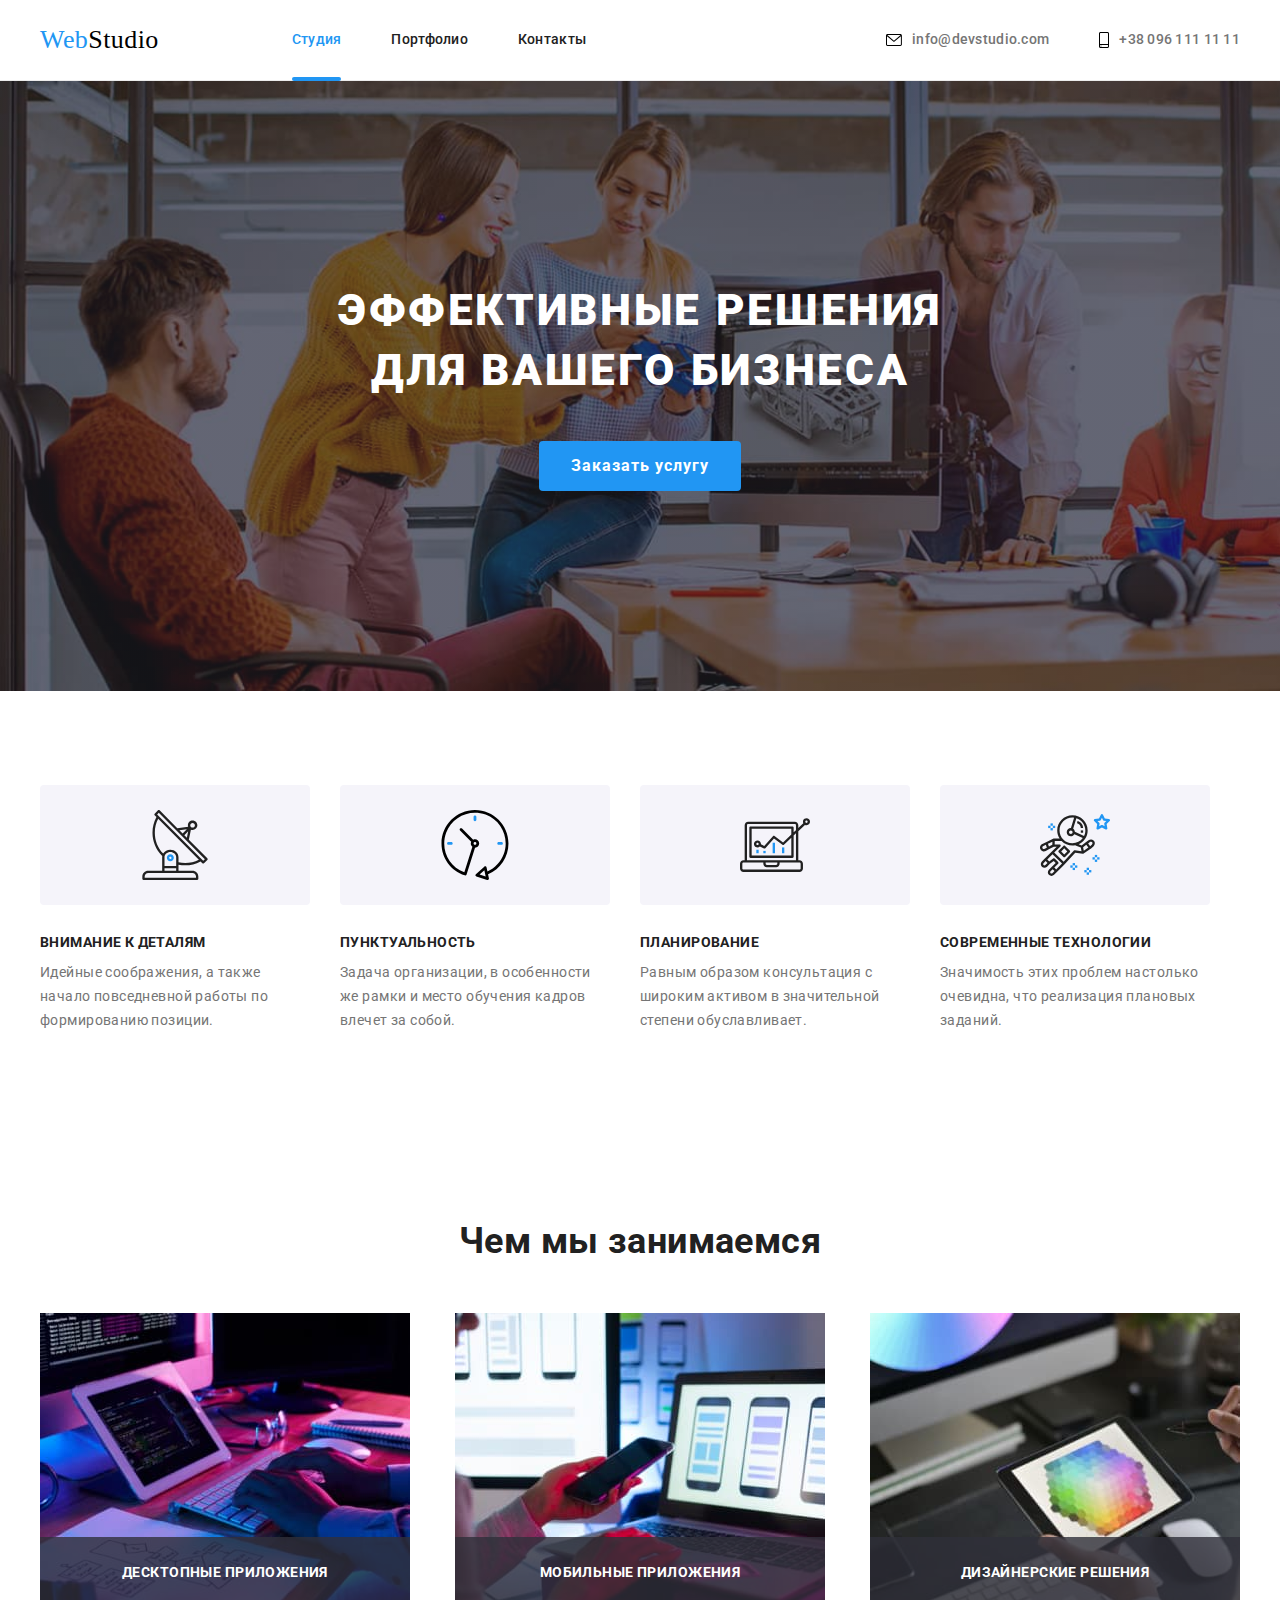
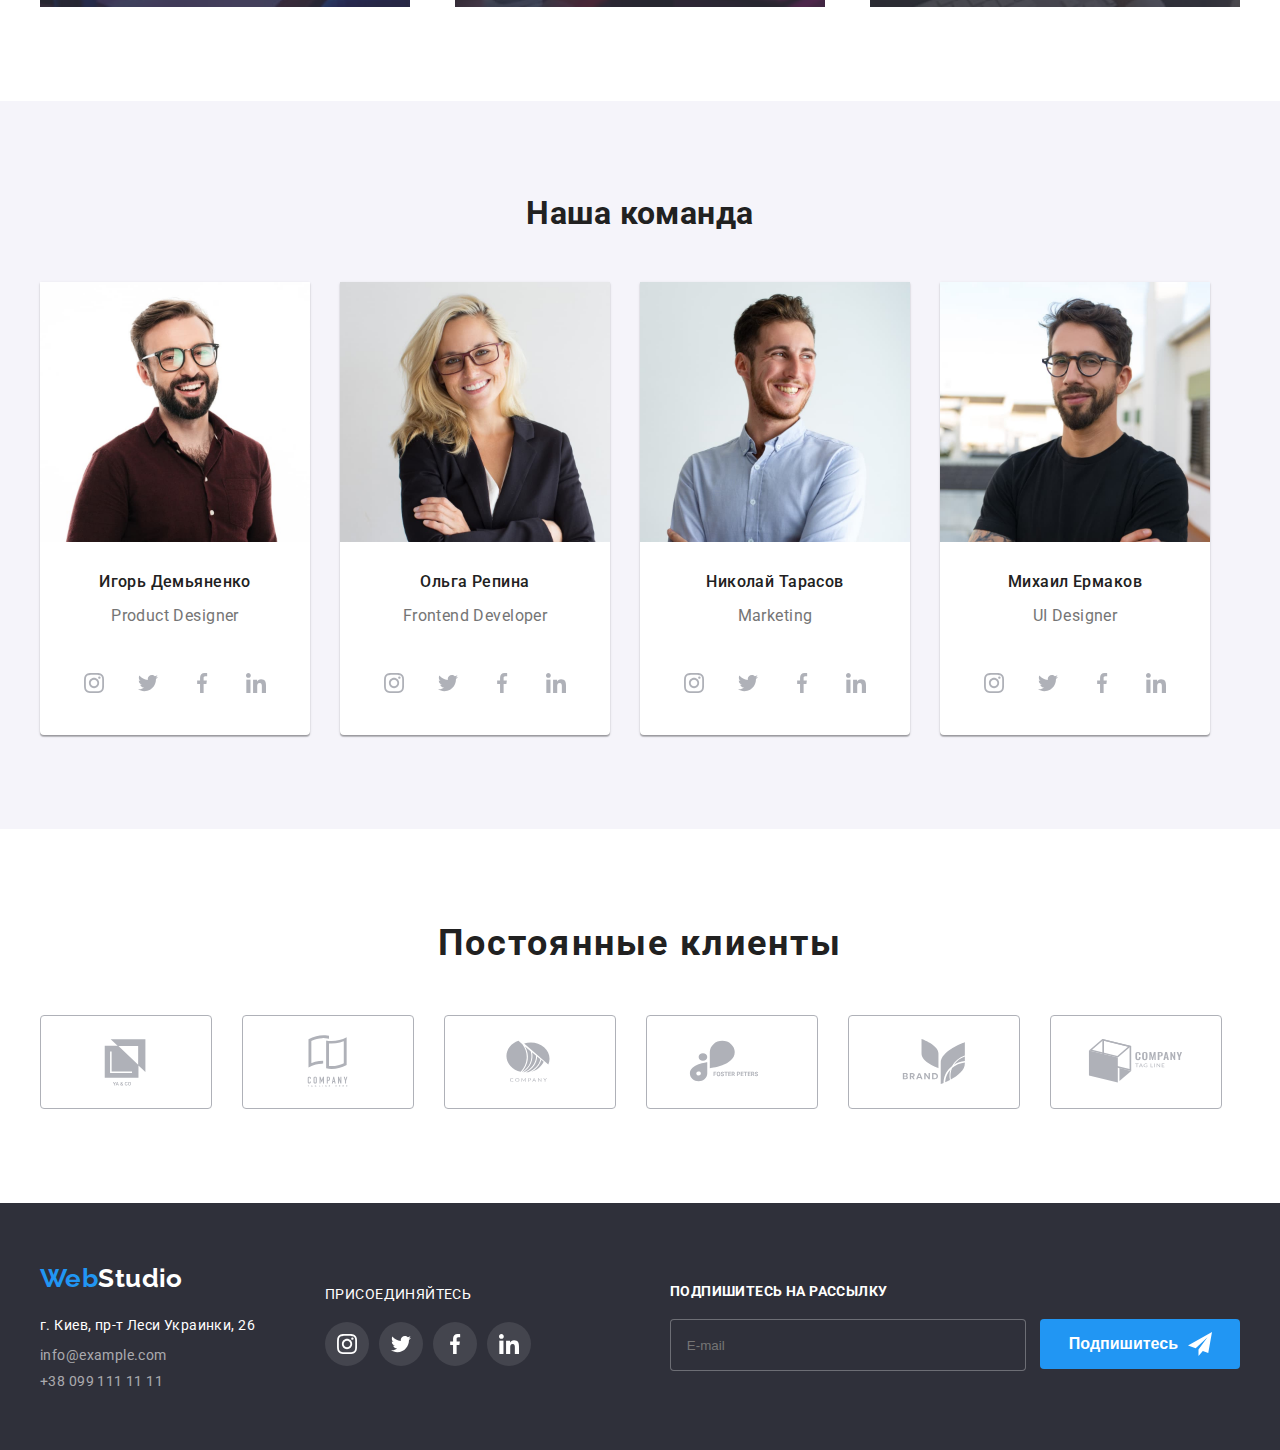
==== index.html @ e1ff8141 "65416" ====
<!DOCTYPE html>
<html lang="ru">
  <head>
    <meta charset="UTF-8" />
    <meta http-equiv="X-UA-Compatible" content="IE=edge" />
    <meta name="viewport" content="width=device-width, initial-scale=1.0" />
    <link rel="preconnect" href="https://fonts.googleapis.com" />
    <link rel="stylesheet" href="node_modules/modern-normalize/modern-normalize.css">
    <link rel="preconnect" href="https://fonts.gstatic.com" crossorigin />
    <link
      href="https://fonts.googleapis.com/css2?family=Roboto:wght@400;500;700;900&display=swap"
      rel="stylesheet"
    />
    <link
      href="https://fonts.googleapis.com/css2?family=Raleway:wght@700&family=Roboto:wght@400;700;900&display=swap"
      rel="stylesheet"
    />
    <link rel="stylesheet" href="./css/main.min.css" />
    <title>WebStudio</title>
  </head>
  <body>
    <header class="header">
      <div class="container main-nav">
      <nav class="main-nav-list">
        <a href="./index.html" class="link-logo"><span class="logo">Web</span>Studio</a>
        <ul class="site-nav">
          <li class="site-nav__item"><a href="./index.html" class="header-link-now">Студия</a></li>
          <li class="site-nav__item"><a href="./portfolio.html" class="header-navigation-link">Портфолио</a></li>
          <li class="site-nav__item"><a href="/" class="header-navigation-link">Контакты</a></li>
        </ul>
        <!-- <div class="menu">
          <button type="button" class="menu-button">
            <svg class="menu-button__image">
              <use></use>
            </svg>
          </button>
          <ul class="site-nav">
            <li class="site-nav__item"><a href="./index.html" class="header-link-now">Студия</a></li>
            <li class="site-nav__item"><a href="./portfolio.html" class="header-navigation-link">Портфолио</a></li>
            <li class="site-nav__item"><a href="/" class="header-navigation-link">Контакты</a></li>
          </ul>
          <ul class="auth-nav">
            <li class="item">
              <a href="mailto:info@devstudio.com" class="header-contacts">
                <svg class="mail" width="16px" height="12px">
                  <use href="./images/icons.svg#icon-mail"></use>
                </svg>
                info@devstudio.com</a>
            </li>
            <li class="item">
              <a href="tel:tel:+380961111111" class="header-contacts">
                +38 096 111 11 11</a>
            </li>
          </ul>
          <ul class="menu-soc">
            <li class="menu-soc__item">
              <a href="#" class="menu-soc__link">Instagram</a>
            <li class="menu-soc__item">
              <a href="#" class="menu-soc__link">Twitter</a>
            </li>
            <li class="menu-soc__item">
              <a href="#" class="menu-soc__link">Facebook</a>
            </li>
            <li class="menu-soc__item">
              <a href="#" class="menu-soc__link">LinkedIn</a>
            </li>
          </ul>
        </div> -->
      </nav>
      <ul class="auth-nav">
        <li class="item">
          <a href="mailto:info@devstudio.com" class="header-contacts">
            <svg class="mail" width="16px" height="12px">
              <use href="./images/icons.svg#icon-mail"></use>
              </svg>
            info@devstudio.com</a>
        </li>
        <li class="item">
          <a href="tel:tel:+380961111111" class="header-contacts">
            <svg class="phone" width="10px" height="16px">
              <use href="./images/icons.svg#icon-smartphone"></use>
            </svg>
            +38 096 111 11 11</a>
        </li>
      </ul>
      </div>
    </header>
    <main>
      <section class="hero">
        <div class="container">
          <h1 class="hero-title">Эффективные решения для вашего бизнеса</h1>
          <button class="hero-button" type="button" data-modal-open>Заказать услугу</button>
        </div>
      </section>
      <!-- <div class="backdrop is-hidden" data-modal>
        <div class="modal">
          <form class="form">
              <p class="form__title">Оставьте свои данные, мы вам перезвоним</p>
              <div class="form__field">
                <label for="name" class="form__label">Имя</label>
                <input type="text" name="name" class="form__input" id="name">
                <svg width="18" height="18" class="form__img">
                  <use href="./images/icons.svg#icon-man"></use>
                </svg>
              </div>
              <div class="form__field">
                <label for="tel" class="form__label">Телефон</label>
                <input type="tel" name="phone-number" class="form__input" id="tel">
                <svg width="18" height="18" class="form__img">
                  <use href="./images/icons.svg#icon-tel"></use>
                </svg>
              </div>
              <div class="form__field">
                <label for="email" class="form__label">Почта</label>
                <input type="email" name="email" class="form__input" id="email">
                <svg width="18" height="18" class="form__img">
                  <use href="./images/icons.svg#icon-e-mail"></use>
                </svg>
              </div>
              <div class="comment__field">
                <label for="comm" class="comment__label">Коментарий</label>
                  <textarea name="comment" id="comm" placeholder="Введите текст" class="comment__input"></textarea>
              </div>
                <label class="checkbox-label">
                  <input type="checkbox" name="treaty" class="checkbox-label__input">
                  <span class="checkbox-label__icon"></span>
                  <span class="checkbox-label__title">Соглашаюсь с рассылкой и принимаю </span>
                  <a href="#" class="checkbox-label__link">Условия договора</a>
                </label>
              <button type="submit" class="form-button">Отправить</button>
          </form>
            <button type="button" class="modal-close" data-modal-close>
              <svg class="close-icon" width="18" height="18">
                <use href="./images/icons.svg#icon-close"></use>
              </svg>
              </button>
          </div>
        </div> -->
      <section class="info">
        <div class="container">
          <h2 class="visually-hiden">information</h2>
          <ul class="info__list">
            <li class="info__item">
              <div class="info-picture">
                <svg class="info-picture__img" width="70" height="70">
                  <use href="./images/icons.svg#icon-antenna"></use>
                </svg>
              </div>
              <h3 class="info__point">Внимание к деталям</h3>
              <p class="info__description">
                Идейные соображения, а также начало повседневной работы по формированию позиции.
              </p>
            </li>
            <li class="info__item">
              <div class="info-picture">
                <svg class="info-picture__img" width="70" height="70">
                  <use href="./images/icons.svg#icon-clock"></use>
                </svg>
              </div>
              <h3 class="info__point">Пунктуальность</h3>
              <p class="info__description">
                Задача организации, в особенности же рамки и место обучения кадров влечет за собой.
              </p>
            </li>
            <li class="info__item">
              <div class="info-picture">
                <svg class="info-picture__img" width="70" height="70">
                  <use href="./images/icons.svg#icon-diagram"></use>
                </svg>
              </div>
              <h3 class="info__point">Планирование</h3>
              <p class="info__description">
                Равным образом консультация с широким активом в значительной степени обуславливает.
              </p>
            </li>
            <li class="info__item">
              <div class="info-picture">
                <svg class="info-picture__img" width="70" height="70">
                  <use href="./images/icons.svg#icon-astronaut"></use>
                </svg>
              </div>
              <h3 class="info__point">Современные технологии</h3>
              <p class="info__description">
                Значимость этих проблем настолько очевидна, что реализация плановых заданий.
              </p>
            </li>
          </ul>
        </div>
      </section>
      <section class="section studio">
        <div class="container">
        <h2 class="studio__title">Чем мы занимаемся</h2>
        <ul class="studio__list">
          <li class="studio__item">
            <div class="job-card">
            <img class="job-card__image" lang="en" src="./images/Box_1.jpg" alt="taping" width="370" />
            <div class="job-card__overlay">
              <p class="job-card__title">
                Десктопные приложения
              </p>
            </div>
            </div>
          </li>
          <li class="studio__item">
            <div class="job-card">
            <img class="job-card__image" lang="en" src="./images/Box_2.jpg" alt="social" width="370" />
            <div class="job-card__overlay">
              <p class="job-card__title">
                Мобильные приложения
              </p>
            </div>
            </div>
          </li>
          <li class="studio__item">
            <div class="job-card">
            <img class="job-card__image" lang="en" src="./images/Box_3.jpg" alt="graphic" width="370" />
            <div class="job-card__overlay">
              <p class="job-card__title">
                Дизайнерские решения
              </p>
            </div>
            </div>
          </li>
        </ul>
        </div>
      </section>
      <section class="team">
        <div class="container">
        <h2 class="team__title">Наша команда</h2>
        <ul class="team__list">
          <li class="team__item">
            <img class="team__image" lang="en" src="./images/man-1.jpg" alt="man_in_brown_shirt" width="270"/>
            <h3 class="team__name">Игорь Демьяненко</h3>
            <p class="team__position">Product Designer</p>
            <ul class="soc-list">
              <li class="soc-list__item">
                <a href="./" class="soc-list__link">
                  <svg class="soc-list__img" width="20" height="20">
                    <use href="./images/icons.svg#icon-instagram"></use>
                  </svg>
                </a>
              </li>
              <li class="soc-list__item">
                <a href="./" class="soc-list__link">
                  <svg class="soc-img" width="20" height="20">
                    <use href="./images/icons.svg#icon-twitter"></use>
                  </svg>
                </a>
              </li>
              <li class="soc-list__item">
                <a href="./" class="soc-list__link">
                  <svg class="soc-img" width="20" height="20">
                    <use href="./images/icons.svg#icon-facebook"></use>
                  </svg>
                </a>
              </li>
              <li class="soc-list__item">
                <a href="./" class="soc-list__link">
                  <svg class="soc-img" width="20" height="20">
                    <use href="./images/icons.svg#icon-linkedin"></use>
                  </svg>
                </a>
              </li>
            </ul>
          </li>
          <li class="team__item">
            <img class="team__image" lang="en" src="./images/woman.jpg" alt="woman" width="270" />
            <h3 class="team__name">Ольга Репина</h3>
            <p class="team__position">Frontend Developer</p>
              <ul class="soc-list">
                <li class="soc-list__item">
                  <a href="./" class="soc-list__link">
                    <svg class="soc-list__img" width="20" height="20">
                      <use href="./images/icons.svg#icon-instagram"></use>
                    </svg>
                  </a>
                </li>
                <li class="soc-list__item">
                  <a href="./" class="soc-list__link">
                    <svg class="soc-img" width="20" height="20">
                      <use href="./images/icons.svg#icon-twitter"></use>
                    </svg>
                  </a>
                </li>
                <li class="soc-list__item">
                  <a href="./" class="soc-list__link">
                    <svg class="soc-img" width="20" height="20">
                      <use href="./images/icons.svg#icon-facebook"></use>
                    </svg>
                  </a>
                </li>
                <li class="soc-list__item">
                  <a href="./" class="soc-list__link">
                    <svg class="soc-img" width="20" height="20">
                      <use href="./images/icons.svg#icon-linkedin"></use>
                    </svg>
                  </a>
                </li>
              </ul>
          </li>
          <li class="team__item">
            <img class="team__image" lang="en" src="./images/man-2.jpg" alt="man_in_white_shirt" width="270" />
            <h3 class="team__name">Николай Тарасов</h3>
            <p class="team__position">Marketing</p>
            <ul class="soc-list">
              <li class="soc-list__item">
                <a href="./" class="soc-list__link">
                  <svg class="soc-list__img" width="20" height="20">
                    <use href="./images/icons.svg#icon-instagram"></use>
                  </svg>
                </a>
              </li>
              <li class="soc-list__item">
                <a href="./" class="soc-list__link">
                  <svg class="soc-img" width="20" height="20">
                    <use href="./images/icons.svg#icon-twitter"></use>
                  </svg>
                </a>
              </li>
              <li class="soc-list__item">
                <a href="./" class="soc-list__link">
                  <svg class="soc-img" width="20" height="20">
                    <use href="./images/icons.svg#icon-facebook"></use>
                  </svg>
                </a>
              </li>
              <li class="soc-list__item">
                <a href="./" class="soc-list__link">
                  <svg class="soc-img" width="20" height="20">
                    <use href="./images/icons.svg#icon-linkedin"></use>
                  </svg>
                </a>
              </li>
            </ul>
          </li>
          <li class="team__item">
            <img class="team__image" lang="en" src="./images/man-3.jpg" alt="man_in_black_shirt" width="270" />
            <h3 class="team__name">Михаил Ермаков</h3>
            <p class="team__position">UI Designer</p>
            <ul class="soc-list">
              <li class="soc-list__item">
                <a href="./" class="soc-list__link">
                  <svg class="soc-list__img" width="20" height="20">
                    <use href="./images/icons.svg#icon-instagram"></use>
                  </svg>
                </a>
              </li>
              <li class="soc-list__item">
                <a href="./" class="soc-list__link">
                  <svg class="soc-img" width="20" height="20">
                    <use href="./images/icons.svg#icon-twitter"></use>
                  </svg>
                </a>
              </li>
              <li class="soc-list__item">
                <a href="./" class="soc-list__link">
                  <svg class="soc-img" width="20" height="20">
                    <use href="./images/icons.svg#icon-facebook"></use>
                  </svg>
                </a>
              </li>
              <li class="soc-list__item">
                <a href="./" class="soc-list__link">
                  <svg class="soc-img" width="20" height="20">
                    <use href="./images/icons.svg#icon-linkedin"></use>
                  </svg>
                </a>
              </li>
            </ul>
          </li>
        </ul>
        </div>
      </section>
      <section class="clients">
        <div class="container">
        <h2 class="clients__title">Постоянные клиенты</h2>
        <ul class="clients-list">
          <li class="clients-list__item">
            <a href="./" class="clients-list__link">
              <svg class="clients-list__logo" width="106px" height="60px">
                <use href="./images/icons.svg#icon-logo-6"></use>
              </svg>
            </a>
          </li>
          <li class="clients-list__item">
            <a href="./"  class="clients-list__link">
              <svg class="clients-list__logo" width="106px" height="60px">
                <use href="./images/icons.svg#icon-logo-5"></use>
              </svg>
            </a>
          </li>
          <li class="clients-list__item">
            <a href="./"  class="clients-list__link">
              <svg class="clients-list__logo" width="106px" height="60px">
                <use href="./images/icons.svg#icon-logo-4"></use>
              </svg>
            </a>
          </li>
          <li class="clients-list__item">
            <a href="./"  class="clients-list__link">
              <svg class="clients-list__logo" width="106px" height="60px">
                <use href="./images/icons.svg#icon-logo-3"></use>
              </svg>
            </a>
          </li>
          <li class="clients-list__item">
            <a href="./"  class="clients-list__link">
              <svg class="clients-list__logo" width="106px" height="60px">
                <use href="./images/icons.svg#icon-logo-2"></use>
              </svg>
            </a>
          </li>
          <li class="clients-list__item">
            <a href="./"  class="clients-list__link">
              <svg class="clients-list__logo" width="106px" height="60px">
                <use href="./images/icons.svg#icon-logo-1"></use>
              </svg>
            </a>
          </li>
        </ul>
        </div>
      </section>
    </main>
    <footer class="footer">
        <div class="container">
          <div class="foot">
            <a href="/" class="footer-link-logo"><span class="logo">Web</span>Studio</a>
            <address class="footer-address">
            <ul class="footer-address-list">
              <li class="item"><span class="footer-city">г. Киев, пр-т Леси Украинки, 26</span></li>
              <li class="item"><a href="mailto:info@example.com" class="footer-contacts">info@example.com</a></li>
              <li class="item"><a href="tel:+380991111111" class="footer-contacts">+38 099 111 11 11</a></li>
            </ul>
            </address>
          </div>
          <div class="join">
            <p class="join-title">присоединяйтесь</p>
              <ul class="foot-soc-list">
                <li class="item">
                  <a href="./" class="foot-soc">
                    <svg class="soc-img" width="20" height="20">
                      <use href="./images/icons.svg#icon-instagram"></use>
                    </svg>
                  </a>
                </li>
                <li class="item">
                  <a href="./" class="foot-soc">
                    <svg class="soc-img" width="20" height="20">
                      <use href="./images/icons.svg#icon-twitter"></use>
                    </svg>
                  </a>
                </li>
                <li class="item">
                  <a href="./" class="foot-soc">
                    <svg class="soc-img" width="20" height="20">
                      <use href="./images/icons.svg#icon-facebook"></use>
                    </svg>
                  </a>
                </li>
                <li class="item">
                  <a href="./" class="foot-soc">
                    <svg class="soc-img" width="20" height="20">
                      <use href="./images/icons.svg#icon-linkedin"></use>
                    </svg>
                  </a>
                </li>
              </ul>
          </div>
          <div class="mailing">
            <h2 class="footer-form-title">Подпишитесь на рассылку</h2>
            <form class="footer-form">
              <div class="footer-form-field">
              <input type="email" name="footer-email" id="footer-email" class="footer-email" placeholder="E-mail">
              </div>
              <button type="submit" class="footer-button"> Подпишитесь
                <svg width="24" height="24" class="footer-button-img">
                  <use href="./images/icons.svg#icon-send"></use>
                </svg>
              </button>
            </form>
          </div>
        </div>
    </footer>
    <script src="./js/modal.js"></script>
  </body>
</html>
---- css/main.min.css ----
body{margin:0;font-family:'Roboto', Raleway, sans-serif;background-color:#fff;letter-spacing:0.03em;font-size:14px;color:#212121}.container{padding-left:15px;padding-right:15px;margin-left:auto;margin-right:auto}@media screen and (min-width: 480px){.container{width:480px}}@media screen and (min-width: 768px){.container{width:768px}}@media screen and (min-width: 1200px){.container{width:1200px}}.visually-hiden{position:absolute;width:1px;height:1px;margin:-1px;border:0;padding:0;white-space:nowrap;-webkit-clip-path:inset(100%);clip-path:inset(100%);clip:rect(0 0 0 0);overflow:hidden}.site-nav__item,.studio__list,.soc-list{padding:0;margin:0;list-style-type:none}.header{border-bottom:1px solid #ececec}.main-nav{display:-webkit-box;display:-ms-flexbox;display:flex}@media screen and (min-width: 768px){.main-nav-list{display:-webkit-box;display:-ms-flexbox;display:flex;-webkit-box-align:center;-ms-flex-align:center;align-items:center}}.header-list-contacts{color:#000}@media screen and (min-width: 768px){.site-nav{display:-webkit-box;display:-ms-flexbox;display:flex;margin:0}}@media screen and (max-width: 767px){.site-nav{display:none}}@media screen and (min-width: 768px){.site-nav__item:first-child{margin-left:88px}}@media screen and (min-width: 1200px){.site-nav__item:first-child{margin-left:93px}}.site-nav__item:not(:last-child){margin-right:50px}.header-link-now{position:relative;text-decoration:none;color:#2196f3;line-height:1.14;font-weight:500;letter-spacing:0.02em}@media screen and (min-width: 768px){.header-link-now{display:block;padding:32px 0 32px 0}}.header-link-now:active,.header-link-now:visited{text-decoration:none}@media screen and (min-width: 768px){.header-link-now::after{content:'';position:absolute;display:block;bottom:-1px;width:100%;height:4px;border-radius:2px;background-color:#2196f3}}.header-navigation-link{color:#212121;line-height:1.14;font-weight:500;text-decoration:none;letter-spacing:0.02em;-webkit-transition:color 250ms cubic-bezier(0.4, 0, 0.2, 1);transition:color 250ms cubic-bezier(0.4, 0, 0.2, 1)}@media screen and (min-width: 768px){.header-navigation-link{display:block;padding:32px 0}}.header-navigation-link:active,.header-navigation-link:visited{text-decoration:none}.header-navigation-link:hover,.header-navigation-link:focus{color:#2196f3}.auth-nav{display:-webkit-box;display:-ms-flexbox;display:flex;-webkit-box-align:center;-ms-flex-align:center;align-items:center;-webkit-box-pack:center;-ms-flex-pack:center;justify-content:center;margin:0;padding-left:0;margin-left:auto;list-style-type:none}@media screen and (max-width: 767px){.auth-nav{display:none}}@media screen and (max-width: 1199px){.auth-nav{-webkit-box-orient:vertical;-webkit-box-direction:normal;-ms-flex-direction:column;flex-direction:column;-webkit-box-align:start;-ms-flex-align:start;align-items:flex-start}}@media screen and (min-width: 1200px){.auth-nav .item:not(:first-child){margin-left:50px}}@media screen and (max-width: 1199px){.auth-nav .item:not(:last-child){margin-bottom:10px}}.header-contacts{display:-webkit-box;display:-ms-flexbox;display:flex;-webkit-box-align:center;-ms-flex-align:center;align-items:center;-webkit-box-pack:center;-ms-flex-pack:center;justify-content:center;line-height:1.14;font-weight:500;font-style:normal;letter-spacing:0.02em;color:#757575;text-decoration:none;-webkit-transition:color 250ms cubic-bezier(0.4, 0, 0.2, 1),fill 250ms cubic-bezier(0.4, 0, 0.2, 1);transition:color 250ms cubic-bezier(0.4, 0, 0.2, 1),fill 250ms cubic-bezier(0.4, 0, 0.2, 1)}.header-contacts:active,.header-contacts:visited{text-decoration:none}.header-contacts:hover{color:#2196f3;fill:currentColor}@media screen and (min-width: 1200px){.header-contacts{padding:32px 0}}.mail,.phone{margin-right:10px}.logo{color:#2196f3}.link-logo{font-family:'Relewaay';font-size:26px;line-height:1.19;font-weight:400;color:#000;text-decoration:none}.link-logo:hover,.link-logo:active{text-decoration:none}@media screen and (min-width: 480px){.link-logo{display:block}}.hero{background-image:-webkit-gradient(linear, left top, right top, from(rgba(47,48,58,0.4)), to(rgba(47,48,58,0.4))),url(../images/hero-bg.jpg);background-image:linear-gradient(to right, rgba(47,48,58,0.4), rgba(47,48,58,0.4)),url(../images/hero-bg.jpg);background-repeat:no-repeat;background-size:cover;background-color:#2F303A;text-align:center;margin:0 auto}@media screen and (max-width: 1199px){.hero{padding-top:118px;padding-bottom:118px}}@media screen and (min-width: 1200px){.hero{padding-top:200px;padding-bottom:200px;max-width:1600px}}.hero-title{text-align:center;margin:0 auto;text-transform:uppercase;font-weight:900;color:#fff;letter-spacing:0.06em}@media screen and (max-width: 1199px){.hero-title{max-width:360px;font-size:26px;line-height:1.61;margin-bottom:30px}}@media screen and (min-width: 1200px){.hero-title{max-width:696px;font-size:44px;line-height:1.36;margin-bottom:40px}}.hero-button{text-align:center;border:0;border-radius:4px;background-color:#2196f3;color:#fff;padding:10px 32px;font-family:'Roboto';font-size:16px;line-height:1.9;font-weight:700;letter-spacing:0.06em;cursor:pointer}@media screen and (max-width: 1199px){.info{padding-top:60px;padding-bottom:60px}}@media screen and (min-width: 1200px){.info{padding-top:94px;padding-bottom:94px}}.info__list{display:-webkit-box;display:-ms-flexbox;display:flex;list-style-type:none;padding-left:0;margin:0}@media screen and (max-width: 767px){.info__list{-webkit-box-orient:vertical;-webkit-box-direction:normal;-ms-flex-direction:column;flex-direction:column}}@media screen and (min-width: 768px){.info__list{-ms-flex-wrap:wrap;flex-wrap:wrap}}@media screen and (max-width: 767px){.info__item:not(:last-child){margin-bottom:30px}}@media screen and (min-width: 768px) and (max-width: 1199px){.info__item:nth-child(2n+1){margin-right:30px}}@media screen and (min-width: 768px){.info__item{max-width:354px}}@media screen and (min-width: 1200px){.info__item{max-width:270px}}@media screen and (min-width: 1200px){.info__item:not(:first-child){margin-left:30px}}.info-picture{height:120px;display:-webkit-box;display:-ms-flexbox;display:flex;-webkit-box-align:center;-ms-flex-align:center;align-items:center;-webkit-box-pack:center;-ms-flex-pack:center;justify-content:center;background-color:#f5f4fa;border-radius:4px}@media screen and (min-width: 480px){.info-picture{width:450px}}@media screen and (min-width: 768px){.info-picture{width:354px}}@media screen and (min-width: 1200px){.info-picture{width:270px}}.info__point{text-transform:uppercase;font-size:14px;font-weight:700;line-height:1.14;margin:30px 0 10px 0}@media screen and (max-width: 767px){.info__point{text-align:center}}.info__description{margin:0;line-height:1.71;color:#757575}.studio{padding-top:94px;padding-bottom:94px}@media screen and (max-width: 1199px){.studio{display:none}}.studio__title{margin:0;text-align:center;margin-bottom:50px;font-size:36px;line-height:1.16;font-weight:700}.studio__list{margin:0;display:-webkit-box;display:-ms-flexbox;display:flex;padding-left:0;-webkit-box-pack:justify;-ms-flex-pack:justify;justify-content:space-between}.job-card{position:relative}.job-card__image{display:block;width:100%;height:auto}.job-card__title{font-weight:700;font-size:14px;padding-top:27px;margin:0;padding-top:0;color:#fff;text-transform:uppercase}.job-card__overlay{position:absolute;display:-webkit-box;display:-ms-flexbox;display:flex;-webkit-box-pack:center;-ms-flex-pack:center;justify-content:center;-webkit-box-align:center;-ms-flex-align:center;align-items:center;width:100%;height:70px;bottom:0;left:0;background-color:rgba(48,48,58,0.8)}.team{background-color:#f5f4fa}@media screen and (max-width: 1199px){.team{padding-top:60px;padding-bottom:60px}}@media screen and (min-width: 1200px){.team{padding-top:94px;padding-bottom:94px}}.team__title{text-align:center;margin:0;font-weight:700}@media screen and (max-width: 1199px){.team__title{font-size:28px;line-height:1.14;margin-bottom:30px}}@media screen and (min-width: 1200px){.team__title{font-size:32px;line-height:1.16;margin-bottom:50px}}.team__list{margin:0;padding-left:0;list-style-type:none;display:-webkit-box;display:-ms-flexbox;display:flex}@media screen and (max-width: 479px){.team__list{width:auto}}@media screen and (max-width: 767px){.team__list{-webkit-box-orient:vertical;-webkit-box-direction:normal;-ms-flex-direction:column;flex-direction:column}}@media screen and (min-width: 768px) and (max-width: 1199px){.team__list{-ms-flex-wrap:wrap;flex-wrap:wrap}}.team__item{background-color:#fff;-webkit-box-shadow:0px 1px 3px rgba(0,0,0,0.12),0px 1px 1px rgba(0,0,0,0.14),0px 2px 1px rgba(0,0,0,0.2);box-shadow:0px 1px 3px rgba(0,0,0,0.12),0px 1px 1px rgba(0,0,0,0.14),0px 2px 1px rgba(0,0,0,0.2);border-radius:0px 0px 4px 4px}@media screen and (min-width: 480px) and (max-width: 767px){.team__item:not(:last-child){margin-bottom:30px}}@media screen and (min-width: 768px) and (max-width: 1199px){.team__item:nth-child(2n+1){margin-right:30px}}@media screen and (min-width: 768px) and (max-width: 1199px){.team__item:nth-child(-n+2){margin-bottom:30px}}@media screen and (min-width: 1200px){.team__item:not(:first-child){margin-left:30px}}.team__image{display:block;height:auto}@media screen and (max-width: 767px){.team__image{width:100%}}@media screen and (min-width: 768px){.team__image{width:354px}}@media screen and (min-width: 1200px){.team__image{width:270px}}.team__name{margin:0;padding-top:30px;padding-bottom:10px;text-align:center;font-weight:500;font-size:16px;line-height:1.19}.team__position{margin:0;padding-bottom:30px;text-align:center;font-size:16px;line-height:1.9;color:#757575}.soc-list{-webkit-box-shadow:0;box-shadow:0;display:-webkit-box;display:-ms-flexbox;display:flex;-webkit-box-align:center;-ms-flex-align:center;align-items:center;-webkit-box-pack:center;-ms-flex-pack:center;justify-content:center;margin-bottom:30px}.soc-list__item:not(:first-child){margin-left:10px}.soc-list__link{height:44px;width:44px;background-color:#fff;border-radius:50%;display:-webkit-box;display:-ms-flexbox;display:flex;-webkit-box-align:center;-ms-flex-align:center;align-items:center;-webkit-box-pack:center;-ms-flex-pack:center;justify-content:center;fill:#afb1b8;-webkit-transition:background-color 250ms cubic-bezier(0.4, 0, 0.2, 1),fill 250ms cubic-bezier(0.4, 0, 0.2, 1);transition:background-color 250ms cubic-bezier(0.4, 0, 0.2, 1),fill 250ms cubic-bezier(0.4, 0, 0.2, 1)}.soc-list__link:hover{fill:#fff;background-color:#2196f3}@media screen and (max-width: 1199px){.clients{padding-top:60px;padding-bottom:60px}}@media screen and (min-width: 1200px){.clients{padding-top:94px;padding-bottom:94px}}.clients__title{margin:0;font-weight:700;letter-spacing:0.06em;text-align:center}@media screen and (max-width: 1199px){.clients__title{font-size:28px;line-height:1.14;margin-bottom:30px}}@media screen and (min-width: 1200px){.clients__title{font-size:36px;line-height:1.16;margin-bottom:50px}}.clients-list{display:-webkit-box;display:-ms-flexbox;display:flex;list-style-type:none;margin:0;padding-left:0}@media screen and (max-width: 767px){.clients-list{-ms-flex-wrap:wrap;flex-wrap:wrap;-webkit-box-pack:center;-ms-flex-pack:center;justify-content:center}}@media screen and (max-width: 1199px){.clients-list{-ms-flex-wrap:wrap;flex-wrap:wrap}}.clients-list__item{background-color:#fff}@media screen and (max-width: 767px){.clients-list__item{width:calc((100% - 2 * 30px) /2);margin-left:15px;margin-right:15px}}@media screen and (max-width: 767px){.clients-list__item:nth-child(-n+4){margin-bottom:30px}}@media screen and (min-width: 768px) and (max-width: 1199px){.clients-list__item:nth-child(-n+3){margin-bottom:30px}}@media screen and (min-width: 768px) and (max-width: 1199px){.clients-list__item{width:calc((100% - 3 * 30px) / 3);margin-left:15px;margin-right:15px}}@media screen and (min-width: 1200px){.clients-list__item:not(:first-child){margin-left:30px}}.clients-list__link{display:-webkit-box;display:-ms-flexbox;display:flex;-webkit-box-align:center;-ms-flex-align:center;align-items:center;-webkit-box-pack:center;-ms-flex-pack:center;justify-content:center;border:1px solid #afb1b8;border-radius:4px;-webkit-transition:border-color 250ms cubic-bezier(0.4, 0, 0.2, 1);transition:border-color 250ms cubic-bezier(0.4, 0, 0.2, 1);height:92px}.clients-list__link:hover{border-color:#2196f3}.clients-list__link:hover .clients-list__logo{fill:#2196f3}@media screen and (min-width: 1200px){.clients-list__link{width:170px}}.clients-list__logo{fill:#afb1b8;-webkit-transition:fill 250ms cubic-bezier(0.4, 0, 0.2, 1);transition:fill 250ms cubic-bezier(0.4, 0, 0.2, 1)}.footer{padding-top:60px;padding-bottom:60px;background-color:#2F303A}.footer .container{display:-webkit-box;display:-ms-flexbox;display:flex}@media screen and (max-width: 767px){.footer .container{-webkit-box-orient:vertical;-webkit-box-direction:normal;-ms-flex-direction:column;flex-direction:column}}@media screen and (min-width: 768px){.footer .container{-ms-flex-wrap:wrap;flex-wrap:wrap}}@media screen and (min-width: 1200px){.footer .container{-webkit-box-pack:center;-ms-flex-pack:center;justify-content:center;-webkit-box-align:center;-ms-flex-align:center;align-items:center}}.footer-address-list{margin:0;padding:0;list-style:none}@media screen and (max-width: 1199px){.footer-address-list{display:-webkit-box;display:-ms-flexbox;display:flex;-webkit-box-orient:vertical;-webkit-box-direction:normal;-ms-flex-direction:column;flex-direction:column;-webkit-box-align:center;-ms-flex-align:center;align-items:center}}@media screen and (max-width: 1199px){.footer-address-list .item:not(:last-child){margin-bottom:8px}}@media screen and (min-width: 1200px){.footer-address-list .item:not(:last-child){margin-bottom:9px}}.footer-contacts{line-height:1.14;font-style:normal;color:rgba(255,255,255,0.6);text-decoration:none;-webkit-transition:color 250ms cubic-bezier(0.4, 0, 0.2, 1);transition:color 250ms cubic-bezier(0.4, 0, 0.2, 1)}.footer-contacts:visited,.footer-contacts:active{text-decoration:none}.footer-contacts:hover{color:#2196f3}.footer-city{line-height:1.71;font-style:normal;color:#fff}@media screen and (max-width: 767px){.join{margin-bottom:60px}}@media screen and (min-width: 768px) and (max-width: 1199px){.join{margin-left:auto}}@media screen and (min-width: 1200px){.join{margin-left:70px}}.join-title{text-transform:uppercase;margin-bottom:20px;color:#fff;margin-top:0}@media screen and (max-width: 767px){.join-title{text-align:center}}@media screen and (max-width: 767px){.foot{margin-bottom:60px}}@media screen and (max-width: 1199px){.foot{display:-webkit-box;display:-ms-flexbox;display:flex;-webkit-box-orient:vertical;-webkit-box-direction:normal;-ms-flex-direction:column;flex-direction:column;-webkit-box-align:center;-ms-flex-align:center;align-items:center}}.foot-soc{width:44px;height:44px;background-color:rgba(255,255,255,0.1);border-radius:50%;display:-webkit-box;display:-ms-flexbox;display:flex;-webkit-box-align:center;-ms-flex-align:center;align-items:center;-webkit-box-pack:center;-ms-flex-pack:center;justify-content:center;fill:#fff;-webkit-transition:background-color 250ms cubic-bezier(0.4, 0, 0.2, 1);transition:background-color 250ms cubic-bezier(0.4, 0, 0.2, 1)}.foot-soc:hover{background-color:#2196f3}.foot-soc-list{display:-webkit-box;display:-ms-flexbox;display:flex;-webkit-box-align:center;-ms-flex-align:center;align-items:center;-webkit-box-pack:center;-ms-flex-pack:center;justify-content:center;list-style-type:none;margin:0;padding-left:0}.foot-soc-list .item+.item{margin-left:10px}@media screen and (max-width: 767px){.mailing{text-align:center}}@media screen and (min-width: 768px) and (max-width: 1199px){.mailing{margin-left:166px;margin-top:60px}}@media screen and (min-width: 1200px){.mailing{margin-left:auto}}.footer-form-title{font-size:14px;font-weight:700;margin:0 0 20px 0;color:#fff;text-transform:uppercase}.footer-form{display:-webkit-box;display:-ms-flexbox;display:flex}@media screen and (max-width: 767px){.footer-form{-webkit-box-orient:vertical;-webkit-box-direction:normal;-ms-flex-direction:column;flex-direction:column;-webkit-box-align:center;-ms-flex-align:center;align-items:center}}@media screen and (min-width: 768px) and (max-width: 1199px){.footer-form{-webkit-box-orient:vertical;-webkit-box-direction:normal;-ms-flex-direction:column;flex-direction:column;-webkit-box-align:center;-ms-flex-align:center;align-items:center}}@media screen and (min-width: 1200px){.footer-form{-webkit-box-pack:center;-ms-flex-pack:center;justify-content:center;-webkit-box-align:center;-ms-flex-align:center;align-items:center}}.footer-form-field{height:50px}@media screen and (max-width: 479px){.footer-form-field{width:100%;margin-bottom:20px}}@media screen and (min-width: 480px) and (max-width: 1199px){.footer-form-field{width:465px;margin-bottom:20px}}@media screen and (min-width: 1200px){.footer-form-field{width:358px}}.footer-email{outline:none;border:1px solid rgba(255,255,255,0.3);background-color:#2F303A;border-radius:4px;width:90%;height:100%;line-height:1.25;color:#fff;padding-left:16px;padding-right:16px;padding-top:0;padding-bottom:0}.footer-button{display:-webkit-box;display:-ms-flexbox;display:flex;-webkit-box-pack:center;-ms-flex-pack:center;justify-content:center;-webkit-box-align:center;-ms-flex-align:center;align-items:center;padding:0;border:0;background-color:#2196f3;border-radius:4px;color:#fff;line-height:1.875;font-weight:700;font-size:16px;padding:10px 28px 10px 29px}@media screen and (min-width: 1200px){.footer-button{margin-left:12px}}.footer-button-img{margin-left:10px}.footer-link-logo{display:block;margin-bottom:20px;font-family:'Raleway';font-weight:700;color:#fff;text-decoration:none}@media screen and (max-width: 1199px){.footer-link-logo{font-size:24px;line-height:1.375}}@media screen and (min-width: 1200px){.footer-link-logo{font-size:26px;line-height:1.19}}.footer-link-logo:hover,.footer-link-logo:active{text-decoration:none}@media screen and (max-width: 1199px){.filter-section{padding-top:60px;padding-bottom:60px}}@media screen and (min-width: 1200px){.filter-section{padding-top:94px;padding-bottom:94px}}.filter{display:-webkit-box;display:-ms-flexbox;display:flex;margin:0;padding-left:0;list-style-type:none}@media screen and (max-width: 767px){.filter{-ms-flex-wrap:wrap;flex-wrap:wrap;margin-bottom:30px}}@media screen and (min-width: 768px) and (max-width: 1199px){.filter{-webkit-box-pack:center;-ms-flex-pack:center;justify-content:center;margin-bottom:40px}}@media screen and (min-width: 1200px){.filter{-webkit-box-pack:center;-ms-flex-pack:center;justify-content:center;margin-bottom:50px}}@media screen and (min-width: 480px) and (max-width: 767px){.filter__item:nth-child(3){margin-right:50px}}@media screen and (max-width: 767px){.filter__item:nth-child(n+3){margin-bottom:15px}}.filter__item:not(:first-child){margin-left:8px}.filter__button{padding:6px 22px;cursor:pointer;font-family:'Roboto';font-size:16px;font-weight:500;line-height:1.6;border-radius:4px;border:0;-webkit-transition:background-color 250ms cubic-bezier(0.4, 0, 0.2, 1),color 250ms cubic-bezier(0.4, 0, 0.2, 1),-webkit-box-shadow 250ms cubic-bezier(0.4, 0, 0.2, 1);transition:background-color 250ms cubic-bezier(0.4, 0, 0.2, 1),color 250ms cubic-bezier(0.4, 0, 0.2, 1),-webkit-box-shadow 250ms cubic-bezier(0.4, 0, 0.2, 1);transition:box-shadow 250ms cubic-bezier(0.4, 0, 0.2, 1),background-color 250ms cubic-bezier(0.4, 0, 0.2, 1),color 250ms cubic-bezier(0.4, 0, 0.2, 1);transition:box-shadow 250ms cubic-bezier(0.4, 0, 0.2, 1),background-color 250ms cubic-bezier(0.4, 0, 0.2, 1),color 250ms cubic-bezier(0.4, 0, 0.2, 1),-webkit-box-shadow 250ms cubic-bezier(0.4, 0, 0.2, 1)}.filter__button:hover,.filter__button:focus{background-color:#2196f3;color:#fff;-webkit-box-shadow:0px 3px 1px rgba(0,0,0,0.1),0px 1px 2px rgba(0,0,0,0.08),0px 2px 2px rgba(0,0,0,0.12);box-shadow:0px 3px 1px rgba(0,0,0,0.1),0px 1px 2px rgba(0,0,0,0.08),0px 2px 2px rgba(0,0,0,0.12)}.projects{display:-webkit-box;display:-ms-flexbox;display:flex;margin:0;padding-left:0}@media screen and (max-width: 767px){.projects{-webkit-box-orient:vertical;-webkit-box-direction:normal;-ms-flex-direction:column;flex-direction:column}}@media screen and (min-width: 768px){.projects{-webkit-box-align:center;-ms-flex-align:center;align-items:center;-webkit-box-pack:center;-ms-flex-pack:center;justify-content:center;-ms-flex-wrap:wrap;flex-wrap:wrap}}.projects__item{list-style-type:none;border-bottom:1px solid #eeeeee}@media screen and (max-width: 1199px){.projects__item:not(:last-child){margin-bottom:30px}}@media screen and (min-width: 768px) and (max-width: 1199px){.projects__item:nth-child(2n+1){margin-right:30px}}@media screen and (min-width: 1200px){.projects__item{margin-right:30px}}@media screen and (min-width: 1200px){.projects__item:nth-child(-n+6){margin-bottom:30px}}.market{display:block;width:100%;height:100%;color:#212121;text-decoration:none;-webkit-transition:-webkit-box-shadow 250ms cubic-bezier(0.4, 0, 0.2, 1);transition:-webkit-box-shadow 250ms cubic-bezier(0.4, 0, 0.2, 1);transition:box-shadow 250ms cubic-bezier(0.4, 0, 0.2, 1);transition:box-shadow 250ms cubic-bezier(0.4, 0, 0.2, 1), -webkit-box-shadow 250ms cubic-bezier(0.4, 0, 0.2, 1)}.market:active,.market:visited{text-decoration:none}.market:hover{-webkit-box-shadow:0px 1px 1px rgba(0,0,0,0.12),0px 4px 4px rgba(0,0,0,0.06),1px 4px 6px rgba(0,0,0,0.16);box-shadow:0px 1px 1px rgba(0,0,0,0.12),0px 4px 4px rgba(0,0,0,0.06),1px 4px 6px rgba(0,0,0,0.16);-webkit-transform:translateX(0);transform:translateX(0)}.market:hover .card__overlay{-webkit-transform:translate(0);transform:translate(0)}.market__image{display:block;width:100%;height:100%}@media screen and (min-width: 768px){.market__image{width:354px}}.market__list{padding:20px 24px}.market__title{margin:0 0 4px 0;font-size:18px;line-height:2;font-weight:700;letter-spacing:0.06em}@media screen and (min-width: 768px) and (max-width: 1199px){.market__title{max-width:354px}}.market__description{margin:0;color:#757575;font-size:16;line-height:1.9;letter-spacing:0.03em}.card{position:relative;width:100%;height:294px;overflow:hidden}.card__overlay{position:absolute;top:1px;height:294px;background-color:rgba(33,150,243,0.9);-webkit-transform:translatey(100%);transform:translatey(100%);-webkit-transition:-webkit-transform 250ms cubic-bezier(0.4, 0, 0.2, 1);transition:-webkit-transform 250ms cubic-bezier(0.4, 0, 0.2, 1);transition:transform 250ms cubic-bezier(0.4, 0, 0.2, 1);transition:transform 250ms cubic-bezier(0.4, 0, 0.2, 1), -webkit-transform 250ms cubic-bezier(0.4, 0, 0.2, 1)}@media screen and (min-width: 768px) and (max-width: 1199px){.card__overlay{max-width:354px}}@media screen and (min-width: 1200px){.card__overlay{max-width:370px}}.card__title{font-size:18px;line-height:1.55;margin:0;padding:63px 24px;color:#fff}
/*# sourceMappingURL=main.min.css.map */
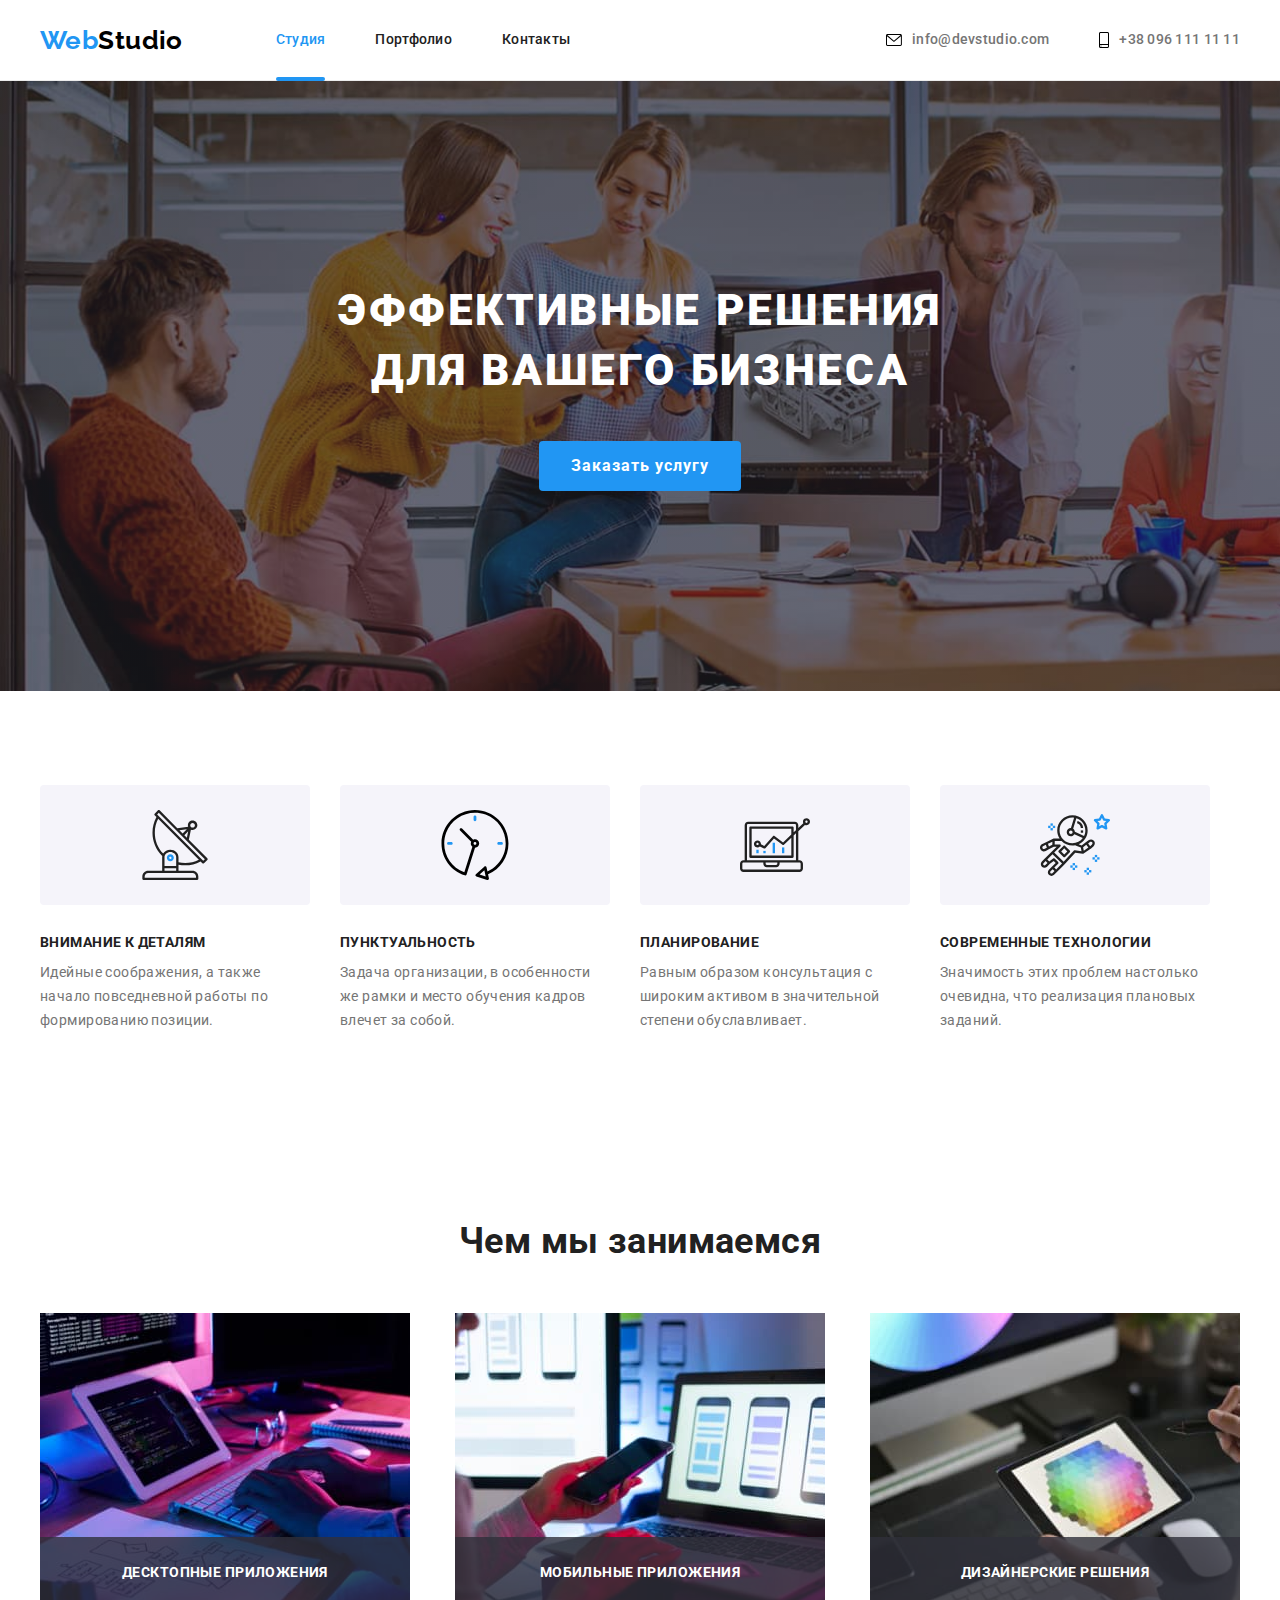
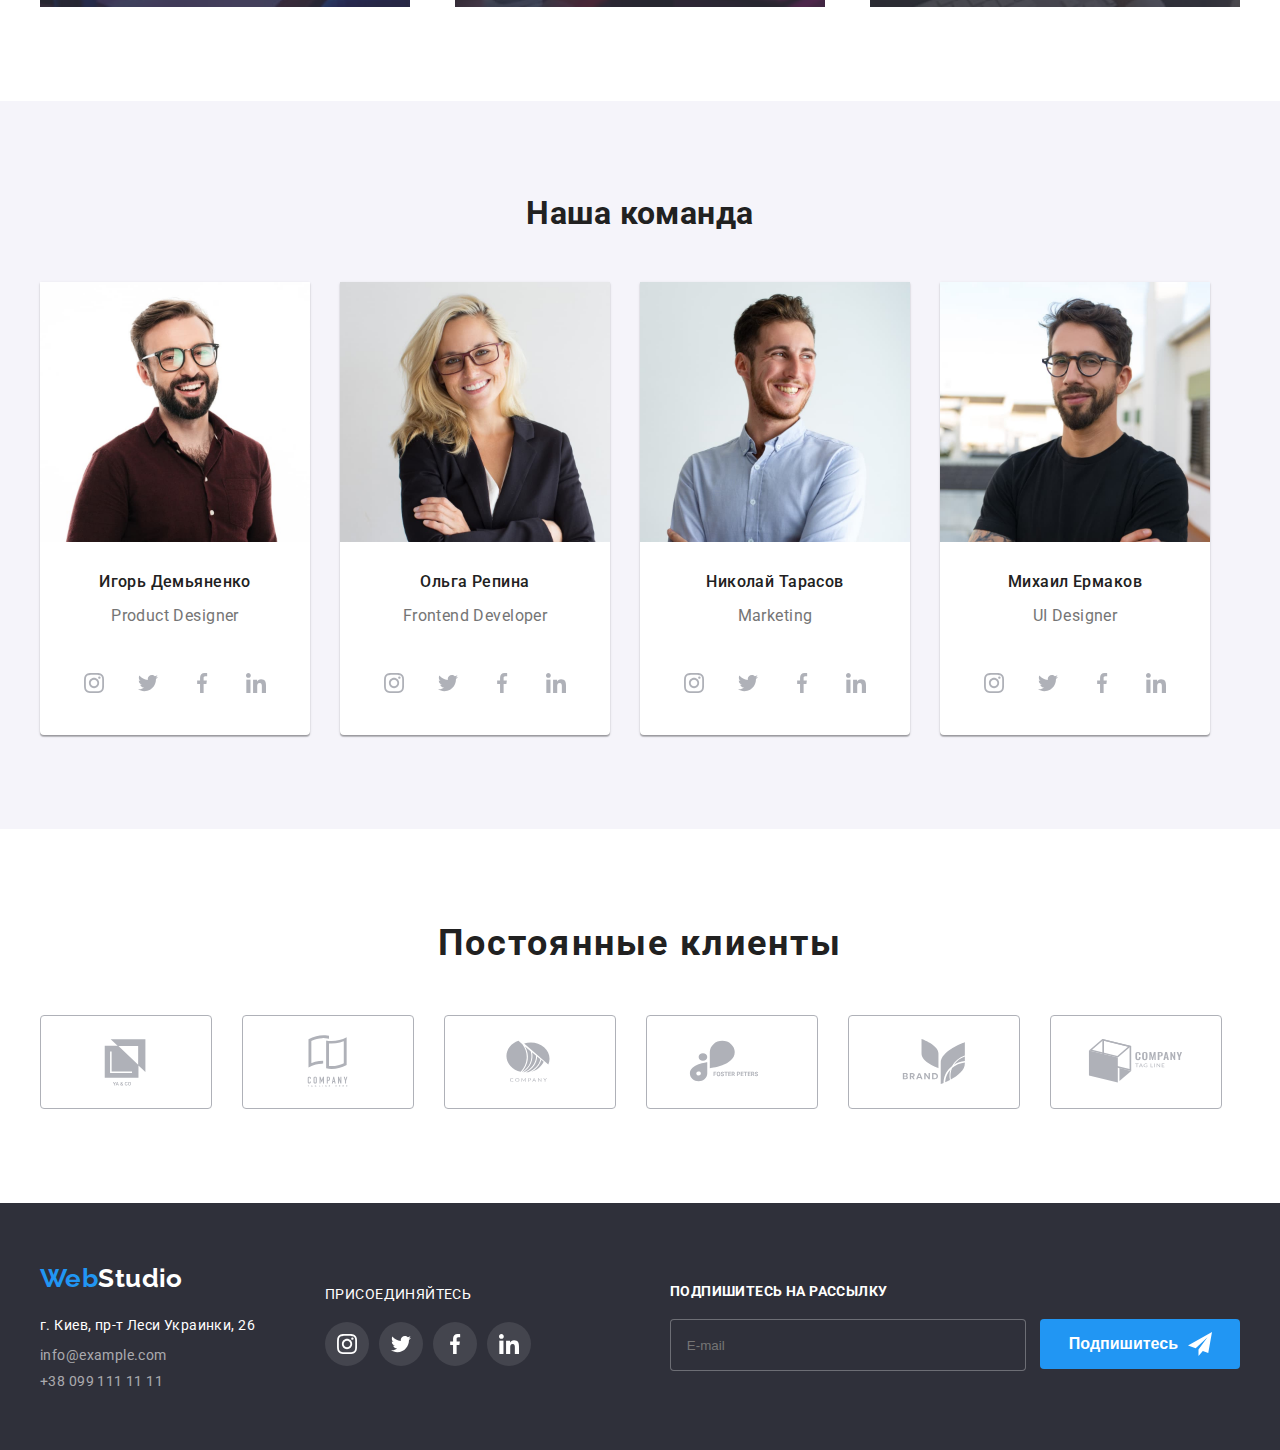
==== commit 73c98b4f: "asdads" ====
--- a/index.html
+++ b/index.html
@@ -23,38 +23,39 @@
       <div class="container main-nav">
       <nav class="main-nav-list">
         <a href="./index.html" class="link-logo"><span class="logo">Web</span>Studio</a>
-        <ul class="site-nav">
+        <ul class="site-nav mobile-version">
           <li class="site-nav__item"><a href="./index.html" class="header-link-now">Студия</a></li>
           <li class="site-nav__item"><a href="./portfolio.html" class="header-navigation-link">Портфолио</a></li>
           <li class="site-nav__item"><a href="/" class="header-navigation-link">Контакты</a></li>
         </ul>
-        <!-- <div class="menu">
-          <button type="button" class="menu-button">
-            <svg class="menu-button__image">
-              <use></use>
-            </svg>
-          </button>
-          <ul class="site-nav">
-            <li class="site-nav__item"><a href="./index.html" class="header-link-now">Студия</a></li>
-            <li class="site-nav__item"><a href="./portfolio.html" class="header-navigation-link">Портфолио</a></li>
-            <li class="site-nav__item"><a href="/" class="header-navigation-link">Контакты</a></li>
+        <button type="button" class="menu-button" data-menu-button>
+          <svg width="40" height="40" aria-label="Переключатель мобильного меню">
+            <use href="./images/icons.svg#menu" class="icon-menu"></use>
+            <use href="./images/icons.svg#cross" class="icon-cross"></use>
+          </svg>
+        </button>
+        <div class="menu" data-menu>
+          <ul class="menu-nav">
+            <li class="menu-nav__item "><a href="./index.html" class="menu-nav__active">Студия</a></li>
+            <li class="menu-nav__item"><a href="./portfolio.html" class="menu-nav__link">Портфолио</a></li>
+            <li class="menu-nav__item"><a href="/" class="menu-nav__link">Контакты</a></li>
           </ul>
-          <ul class="auth-nav">
-            <li class="item">
-              <a href="mailto:info@devstudio.com" class="header-contacts">
-                <svg class="mail" width="16px" height="12px">
-                  <use href="./images/icons.svg#icon-mail"></use>
-                </svg>
-                info@devstudio.com</a>
-            </li>
-            <li class="item">
-              <a href="tel:tel:+380961111111" class="header-contacts">
-                +38 096 111 11 11</a>
+          <ul class="menu-auth">
+            <li class="menu-auth__item">
+              <a href="tel:tel:+380961111111" class="menu-auth__link">
+                +38 096 111 11 11
+              </a>
+            </li>
+            <li class="menu-auth__item">
+              <a href="mailto:info@devstudio.com" class="menu-auth__link">
+                info@devstudio.com
+              </a>
             </li>
           </ul>
           <ul class="menu-soc">
             <li class="menu-soc__item">
               <a href="#" class="menu-soc__link">Instagram</a>
+            </li>
             <li class="menu-soc__item">
               <a href="#" class="menu-soc__link">Twitter</a>
             </li>
@@ -65,7 +66,7 @@
               <a href="#" class="menu-soc__link">LinkedIn</a>
             </li>
           </ul>
-        </div> -->
+        </div>
       </nav>
       <ul class="auth-nav">
         <li class="item">
@@ -92,7 +93,7 @@
           <button class="hero-button" type="button" data-modal-open>Заказать услугу</button>
         </div>
       </section>
-      <!-- <div class="backdrop is-hidden" data-modal>
+      <div class="backdrop is-hidden" data-modal>
         <div class="modal">
           <form class="form">
               <p class="form__title">Оставьте свои данные, мы вам перезвоним</p>
@@ -135,7 +136,7 @@
               </svg>
               </button>
           </div>
-        </div> -->
+        </div>
       <section class="info">
         <div class="container">
           <h2 class="visually-hiden">information</h2>
@@ -481,6 +482,7 @@
           </div>
         </div>
     </footer>
+    <script src="./js/menu.js"></script>
     <script src="./js/modal.js"></script>
   </body>
 </html>
--- a/css/main.min.css
+++ b/css/main.min.css
@@ -1,2 +1,2 @@
-body{margin:0;font-family:'Roboto', Raleway, sans-serif;background-color:#fff;letter-spacing:0.03em;font-size:14px;color:#212121}.container{padding-left:15px;padding-right:15px;margin-left:auto;margin-right:auto}@media screen and (min-width: 480px){.container{width:480px}}@media screen and (min-width: 768px){.container{width:768px}}@media screen and (min-width: 1200px){.container{width:1200px}}.visually-hiden{position:absolute;width:1px;height:1px;margin:-1px;border:0;padding:0;white-space:nowrap;-webkit-clip-path:inset(100%);clip-path:inset(100%);clip:rect(0 0 0 0);overflow:hidden}.site-nav__item,.studio__list,.soc-list{padding:0;margin:0;list-style-type:none}.header{border-bottom:1px solid #ececec}.main-nav{display:-webkit-box;display:-ms-flexbox;display:flex}@media screen and (min-width: 768px){.main-nav-list{display:-webkit-box;display:-ms-flexbox;display:flex;-webkit-box-align:center;-ms-flex-align:center;align-items:center}}.header-list-contacts{color:#000}@media screen and (min-width: 768px){.site-nav{display:-webkit-box;display:-ms-flexbox;display:flex;margin:0}}@media screen and (max-width: 767px){.site-nav{display:none}}@media screen and (min-width: 768px){.site-nav__item:first-child{margin-left:88px}}@media screen and (min-width: 1200px){.site-nav__item:first-child{margin-left:93px}}.site-nav__item:not(:last-child){margin-right:50px}.header-link-now{position:relative;text-decoration:none;color:#2196f3;line-height:1.14;font-weight:500;letter-spacing:0.02em}@media screen and (min-width: 768px){.header-link-now{display:block;padding:32px 0 32px 0}}.header-link-now:active,.header-link-now:visited{text-decoration:none}@media screen and (min-width: 768px){.header-link-now::after{content:'';position:absolute;display:block;bottom:-1px;width:100%;height:4px;border-radius:2px;background-color:#2196f3}}.header-navigation-link{color:#212121;line-height:1.14;font-weight:500;text-decoration:none;letter-spacing:0.02em;-webkit-transition:color 250ms cubic-bezier(0.4, 0, 0.2, 1);transition:color 250ms cubic-bezier(0.4, 0, 0.2, 1)}@media screen and (min-width: 768px){.header-navigation-link{display:block;padding:32px 0}}.header-navigation-link:active,.header-navigation-link:visited{text-decoration:none}.header-navigation-link:hover,.header-navigation-link:focus{color:#2196f3}.auth-nav{display:-webkit-box;display:-ms-flexbox;display:flex;-webkit-box-align:center;-ms-flex-align:center;align-items:center;-webkit-box-pack:center;-ms-flex-pack:center;justify-content:center;margin:0;padding-left:0;margin-left:auto;list-style-type:none}@media screen and (max-width: 767px){.auth-nav{display:none}}@media screen and (max-width: 1199px){.auth-nav{-webkit-box-orient:vertical;-webkit-box-direction:normal;-ms-flex-direction:column;flex-direction:column;-webkit-box-align:start;-ms-flex-align:start;align-items:flex-start}}@media screen and (min-width: 1200px){.auth-nav .item:not(:first-child){margin-left:50px}}@media screen and (max-width: 1199px){.auth-nav .item:not(:last-child){margin-bottom:10px}}.header-contacts{display:-webkit-box;display:-ms-flexbox;display:flex;-webkit-box-align:center;-ms-flex-align:center;align-items:center;-webkit-box-pack:center;-ms-flex-pack:center;justify-content:center;line-height:1.14;font-weight:500;font-style:normal;letter-spacing:0.02em;color:#757575;text-decoration:none;-webkit-transition:color 250ms cubic-bezier(0.4, 0, 0.2, 1),fill 250ms cubic-bezier(0.4, 0, 0.2, 1);transition:color 250ms cubic-bezier(0.4, 0, 0.2, 1),fill 250ms cubic-bezier(0.4, 0, 0.2, 1)}.header-contacts:active,.header-contacts:visited{text-decoration:none}.header-contacts:hover{color:#2196f3;fill:currentColor}@media screen and (min-width: 1200px){.header-contacts{padding:32px 0}}.mail,.phone{margin-right:10px}.logo{color:#2196f3}.link-logo{font-family:'Relewaay';font-size:26px;line-height:1.19;font-weight:400;color:#000;text-decoration:none}.link-logo:hover,.link-logo:active{text-decoration:none}@media screen and (min-width: 480px){.link-logo{display:block}}.hero{background-image:-webkit-gradient(linear, left top, right top, from(rgba(47,48,58,0.4)), to(rgba(47,48,58,0.4))),url(../images/hero-bg.jpg);background-image:linear-gradient(to right, rgba(47,48,58,0.4), rgba(47,48,58,0.4)),url(../images/hero-bg.jpg);background-repeat:no-repeat;background-size:cover;background-color:#2F303A;text-align:center;margin:0 auto}@media screen and (max-width: 1199px){.hero{padding-top:118px;padding-bottom:118px}}@media screen and (min-width: 1200px){.hero{padding-top:200px;padding-bottom:200px;max-width:1600px}}.hero-title{text-align:center;margin:0 auto;text-transform:uppercase;font-weight:900;color:#fff;letter-spacing:0.06em}@media screen and (max-width: 1199px){.hero-title{max-width:360px;font-size:26px;line-height:1.61;margin-bottom:30px}}@media screen and (min-width: 1200px){.hero-title{max-width:696px;font-size:44px;line-height:1.36;margin-bottom:40px}}.hero-button{text-align:center;border:0;border-radius:4px;background-color:#2196f3;color:#fff;padding:10px 32px;font-family:'Roboto';font-size:16px;line-height:1.9;font-weight:700;letter-spacing:0.06em;cursor:pointer}@media screen and (max-width: 1199px){.info{padding-top:60px;padding-bottom:60px}}@media screen and (min-width: 1200px){.info{padding-top:94px;padding-bottom:94px}}.info__list{display:-webkit-box;display:-ms-flexbox;display:flex;list-style-type:none;padding-left:0;margin:0}@media screen and (max-width: 767px){.info__list{-webkit-box-orient:vertical;-webkit-box-direction:normal;-ms-flex-direction:column;flex-direction:column}}@media screen and (min-width: 768px){.info__list{-ms-flex-wrap:wrap;flex-wrap:wrap}}@media screen and (max-width: 767px){.info__item:not(:last-child){margin-bottom:30px}}@media screen and (min-width: 768px) and (max-width: 1199px){.info__item:nth-child(2n+1){margin-right:30px}}@media screen and (min-width: 768px){.info__item{max-width:354px}}@media screen and (min-width: 1200px){.info__item{max-width:270px}}@media screen and (min-width: 1200px){.info__item:not(:first-child){margin-left:30px}}.info-picture{height:120px;display:-webkit-box;display:-ms-flexbox;display:flex;-webkit-box-align:center;-ms-flex-align:center;align-items:center;-webkit-box-pack:center;-ms-flex-pack:center;justify-content:center;background-color:#f5f4fa;border-radius:4px}@media screen and (min-width: 480px){.info-picture{width:450px}}@media screen and (min-width: 768px){.info-picture{width:354px}}@media screen and (min-width: 1200px){.info-picture{width:270px}}.info__point{text-transform:uppercase;font-size:14px;font-weight:700;line-height:1.14;margin:30px 0 10px 0}@media screen and (max-width: 767px){.info__point{text-align:center}}.info__description{margin:0;line-height:1.71;color:#757575}.studio{padding-top:94px;padding-bottom:94px}@media screen and (max-width: 1199px){.studio{display:none}}.studio__title{margin:0;text-align:center;margin-bottom:50px;font-size:36px;line-height:1.16;font-weight:700}.studio__list{margin:0;display:-webkit-box;display:-ms-flexbox;display:flex;padding-left:0;-webkit-box-pack:justify;-ms-flex-pack:justify;justify-content:space-between}.job-card{position:relative}.job-card__image{display:block;width:100%;height:auto}.job-card__title{font-weight:700;font-size:14px;padding-top:27px;margin:0;padding-top:0;color:#fff;text-transform:uppercase}.job-card__overlay{position:absolute;display:-webkit-box;display:-ms-flexbox;display:flex;-webkit-box-pack:center;-ms-flex-pack:center;justify-content:center;-webkit-box-align:center;-ms-flex-align:center;align-items:center;width:100%;height:70px;bottom:0;left:0;background-color:rgba(48,48,58,0.8)}.team{background-color:#f5f4fa}@media screen and (max-width: 1199px){.team{padding-top:60px;padding-bottom:60px}}@media screen and (min-width: 1200px){.team{padding-top:94px;padding-bottom:94px}}.team__title{text-align:center;margin:0;font-weight:700}@media screen and (max-width: 1199px){.team__title{font-size:28px;line-height:1.14;margin-bottom:30px}}@media screen and (min-width: 1200px){.team__title{font-size:32px;line-height:1.16;margin-bottom:50px}}.team__list{margin:0;padding-left:0;list-style-type:none;display:-webkit-box;display:-ms-flexbox;display:flex}@media screen and (max-width: 479px){.team__list{width:auto}}@media screen and (max-width: 767px){.team__list{-webkit-box-orient:vertical;-webkit-box-direction:normal;-ms-flex-direction:column;flex-direction:column}}@media screen and (min-width: 768px) and (max-width: 1199px){.team__list{-ms-flex-wrap:wrap;flex-wrap:wrap}}.team__item{background-color:#fff;-webkit-box-shadow:0px 1px 3px rgba(0,0,0,0.12),0px 1px 1px rgba(0,0,0,0.14),0px 2px 1px rgba(0,0,0,0.2);box-shadow:0px 1px 3px rgba(0,0,0,0.12),0px 1px 1px rgba(0,0,0,0.14),0px 2px 1px rgba(0,0,0,0.2);border-radius:0px 0px 4px 4px}@media screen and (min-width: 480px) and (max-width: 767px){.team__item:not(:last-child){margin-bottom:30px}}@media screen and (min-width: 768px) and (max-width: 1199px){.team__item:nth-child(2n+1){margin-right:30px}}@media screen and (min-width: 768px) and (max-width: 1199px){.team__item:nth-child(-n+2){margin-bottom:30px}}@media screen and (min-width: 1200px){.team__item:not(:first-child){margin-left:30px}}.team__image{display:block;height:auto}@media screen and (max-width: 767px){.team__image{width:100%}}@media screen and (min-width: 768px){.team__image{width:354px}}@media screen and (min-width: 1200px){.team__image{width:270px}}.team__name{margin:0;padding-top:30px;padding-bottom:10px;text-align:center;font-weight:500;font-size:16px;line-height:1.19}.team__position{margin:0;padding-bottom:30px;text-align:center;font-size:16px;line-height:1.9;color:#757575}.soc-list{-webkit-box-shadow:0;box-shadow:0;display:-webkit-box;display:-ms-flexbox;display:flex;-webkit-box-align:center;-ms-flex-align:center;align-items:center;-webkit-box-pack:center;-ms-flex-pack:center;justify-content:center;margin-bottom:30px}.soc-list__item:not(:first-child){margin-left:10px}.soc-list__link{height:44px;width:44px;background-color:#fff;border-radius:50%;display:-webkit-box;display:-ms-flexbox;display:flex;-webkit-box-align:center;-ms-flex-align:center;align-items:center;-webkit-box-pack:center;-ms-flex-pack:center;justify-content:center;fill:#afb1b8;-webkit-transition:background-color 250ms cubic-bezier(0.4, 0, 0.2, 1),fill 250ms cubic-bezier(0.4, 0, 0.2, 1);transition:background-color 250ms cubic-bezier(0.4, 0, 0.2, 1),fill 250ms cubic-bezier(0.4, 0, 0.2, 1)}.soc-list__link:hover{fill:#fff;background-color:#2196f3}@media screen and (max-width: 1199px){.clients{padding-top:60px;padding-bottom:60px}}@media screen and (min-width: 1200px){.clients{padding-top:94px;padding-bottom:94px}}.clients__title{margin:0;font-weight:700;letter-spacing:0.06em;text-align:center}@media screen and (max-width: 1199px){.clients__title{font-size:28px;line-height:1.14;margin-bottom:30px}}@media screen and (min-width: 1200px){.clients__title{font-size:36px;line-height:1.16;margin-bottom:50px}}.clients-list{display:-webkit-box;display:-ms-flexbox;display:flex;list-style-type:none;margin:0;padding-left:0}@media screen and (max-width: 767px){.clients-list{-ms-flex-wrap:wrap;flex-wrap:wrap;-webkit-box-pack:center;-ms-flex-pack:center;justify-content:center}}@media screen and (max-width: 1199px){.clients-list{-ms-flex-wrap:wrap;flex-wrap:wrap}}.clients-list__item{background-color:#fff}@media screen and (max-width: 767px){.clients-list__item{width:calc((100% - 2 * 30px) /2);margin-left:15px;margin-right:15px}}@media screen and (max-width: 767px){.clients-list__item:nth-child(-n+4){margin-bottom:30px}}@media screen and (min-width: 768px) and (max-width: 1199px){.clients-list__item:nth-child(-n+3){margin-bottom:30px}}@media screen and (min-width: 768px) and (max-width: 1199px){.clients-list__item{width:calc((100% - 3 * 30px) / 3);margin-left:15px;margin-right:15px}}@media screen and (min-width: 1200px){.clients-list__item:not(:first-child){margin-left:30px}}.clients-list__link{display:-webkit-box;display:-ms-flexbox;display:flex;-webkit-box-align:center;-ms-flex-align:center;align-items:center;-webkit-box-pack:center;-ms-flex-pack:center;justify-content:center;border:1px solid #afb1b8;border-radius:4px;-webkit-transition:border-color 250ms cubic-bezier(0.4, 0, 0.2, 1);transition:border-color 250ms cubic-bezier(0.4, 0, 0.2, 1);height:92px}.clients-list__link:hover{border-color:#2196f3}.clients-list__link:hover .clients-list__logo{fill:#2196f3}@media screen and (min-width: 1200px){.clients-list__link{width:170px}}.clients-list__logo{fill:#afb1b8;-webkit-transition:fill 250ms cubic-bezier(0.4, 0, 0.2, 1);transition:fill 250ms cubic-bezier(0.4, 0, 0.2, 1)}.footer{padding-top:60px;padding-bottom:60px;background-color:#2F303A}.footer .container{display:-webkit-box;display:-ms-flexbox;display:flex}@media screen and (max-width: 767px){.footer .container{-webkit-box-orient:vertical;-webkit-box-direction:normal;-ms-flex-direction:column;flex-direction:column}}@media screen and (min-width: 768px){.footer .container{-ms-flex-wrap:wrap;flex-wrap:wrap}}@media screen and (min-width: 1200px){.footer .container{-webkit-box-pack:center;-ms-flex-pack:center;justify-content:center;-webkit-box-align:center;-ms-flex-align:center;align-items:center}}.footer-address-list{margin:0;padding:0;list-style:none}@media screen and (max-width: 1199px){.footer-address-list{display:-webkit-box;display:-ms-flexbox;display:flex;-webkit-box-orient:vertical;-webkit-box-direction:normal;-ms-flex-direction:column;flex-direction:column;-webkit-box-align:center;-ms-flex-align:center;align-items:center}}@media screen and (max-width: 1199px){.footer-address-list .item:not(:last-child){margin-bottom:8px}}@media screen and (min-width: 1200px){.footer-address-list .item:not(:last-child){margin-bottom:9px}}.footer-contacts{line-height:1.14;font-style:normal;color:rgba(255,255,255,0.6);text-decoration:none;-webkit-transition:color 250ms cubic-bezier(0.4, 0, 0.2, 1);transition:color 250ms cubic-bezier(0.4, 0, 0.2, 1)}.footer-contacts:visited,.footer-contacts:active{text-decoration:none}.footer-contacts:hover{color:#2196f3}.footer-city{line-height:1.71;font-style:normal;color:#fff}@media screen and (max-width: 767px){.join{margin-bottom:60px}}@media screen and (min-width: 768px) and (max-width: 1199px){.join{margin-left:auto}}@media screen and (min-width: 1200px){.join{margin-left:70px}}.join-title{text-transform:uppercase;margin-bottom:20px;color:#fff;margin-top:0}@media screen and (max-width: 767px){.join-title{text-align:center}}@media screen and (max-width: 767px){.foot{margin-bottom:60px}}@media screen and (max-width: 1199px){.foot{display:-webkit-box;display:-ms-flexbox;display:flex;-webkit-box-orient:vertical;-webkit-box-direction:normal;-ms-flex-direction:column;flex-direction:column;-webkit-box-align:center;-ms-flex-align:center;align-items:center}}.foot-soc{width:44px;height:44px;background-color:rgba(255,255,255,0.1);border-radius:50%;display:-webkit-box;display:-ms-flexbox;display:flex;-webkit-box-align:center;-ms-flex-align:center;align-items:center;-webkit-box-pack:center;-ms-flex-pack:center;justify-content:center;fill:#fff;-webkit-transition:background-color 250ms cubic-bezier(0.4, 0, 0.2, 1);transition:background-color 250ms cubic-bezier(0.4, 0, 0.2, 1)}.foot-soc:hover{background-color:#2196f3}.foot-soc-list{display:-webkit-box;display:-ms-flexbox;display:flex;-webkit-box-align:center;-ms-flex-align:center;align-items:center;-webkit-box-pack:center;-ms-flex-pack:center;justify-content:center;list-style-type:none;margin:0;padding-left:0}.foot-soc-list .item+.item{margin-left:10px}@media screen and (max-width: 767px){.mailing{text-align:center}}@media screen and (min-width: 768px) and (max-width: 1199px){.mailing{margin-left:166px;margin-top:60px}}@media screen and (min-width: 1200px){.mailing{margin-left:auto}}.footer-form-title{font-size:14px;font-weight:700;margin:0 0 20px 0;color:#fff;text-transform:uppercase}.footer-form{display:-webkit-box;display:-ms-flexbox;display:flex}@media screen and (max-width: 767px){.footer-form{-webkit-box-orient:vertical;-webkit-box-direction:normal;-ms-flex-direction:column;flex-direction:column;-webkit-box-align:center;-ms-flex-align:center;align-items:center}}@media screen and (min-width: 768px) and (max-width: 1199px){.footer-form{-webkit-box-orient:vertical;-webkit-box-direction:normal;-ms-flex-direction:column;flex-direction:column;-webkit-box-align:center;-ms-flex-align:center;align-items:center}}@media screen and (min-width: 1200px){.footer-form{-webkit-box-pack:center;-ms-flex-pack:center;justify-content:center;-webkit-box-align:center;-ms-flex-align:center;align-items:center}}.footer-form-field{height:50px}@media screen and (max-width: 479px){.footer-form-field{width:100%;margin-bottom:20px}}@media screen and (min-width: 480px) and (max-width: 1199px){.footer-form-field{width:465px;margin-bottom:20px}}@media screen and (min-width: 1200px){.footer-form-field{width:358px}}.footer-email{outline:none;border:1px solid rgba(255,255,255,0.3);background-color:#2F303A;border-radius:4px;width:90%;height:100%;line-height:1.25;color:#fff;padding-left:16px;padding-right:16px;padding-top:0;padding-bottom:0}.footer-button{display:-webkit-box;display:-ms-flexbox;display:flex;-webkit-box-pack:center;-ms-flex-pack:center;justify-content:center;-webkit-box-align:center;-ms-flex-align:center;align-items:center;padding:0;border:0;background-color:#2196f3;border-radius:4px;color:#fff;line-height:1.875;font-weight:700;font-size:16px;padding:10px 28px 10px 29px}@media screen and (min-width: 1200px){.footer-button{margin-left:12px}}.footer-button-img{margin-left:10px}.footer-link-logo{display:block;margin-bottom:20px;font-family:'Raleway';font-weight:700;color:#fff;text-decoration:none}@media screen and (max-width: 1199px){.footer-link-logo{font-size:24px;line-height:1.375}}@media screen and (min-width: 1200px){.footer-link-logo{font-size:26px;line-height:1.19}}.footer-link-logo:hover,.footer-link-logo:active{text-decoration:none}@media screen and (max-width: 1199px){.filter-section{padding-top:60px;padding-bottom:60px}}@media screen and (min-width: 1200px){.filter-section{padding-top:94px;padding-bottom:94px}}.filter{display:-webkit-box;display:-ms-flexbox;display:flex;margin:0;padding-left:0;list-style-type:none}@media screen and (max-width: 767px){.filter{-ms-flex-wrap:wrap;flex-wrap:wrap;margin-bottom:30px}}@media screen and (min-width: 768px) and (max-width: 1199px){.filter{-webkit-box-pack:center;-ms-flex-pack:center;justify-content:center;margin-bottom:40px}}@media screen and (min-width: 1200px){.filter{-webkit-box-pack:center;-ms-flex-pack:center;justify-content:center;margin-bottom:50px}}@media screen and (min-width: 480px) and (max-width: 767px){.filter__item:nth-child(3){margin-right:50px}}@media screen and (max-width: 767px){.filter__item:nth-child(n+3){margin-bottom:15px}}.filter__item:not(:first-child){margin-left:8px}.filter__button{padding:6px 22px;cursor:pointer;font-family:'Roboto';font-size:16px;font-weight:500;line-height:1.6;border-radius:4px;border:0;-webkit-transition:background-color 250ms cubic-bezier(0.4, 0, 0.2, 1),color 250ms cubic-bezier(0.4, 0, 0.2, 1),-webkit-box-shadow 250ms cubic-bezier(0.4, 0, 0.2, 1);transition:background-color 250ms cubic-bezier(0.4, 0, 0.2, 1),color 250ms cubic-bezier(0.4, 0, 0.2, 1),-webkit-box-shadow 250ms cubic-bezier(0.4, 0, 0.2, 1);transition:box-shadow 250ms cubic-bezier(0.4, 0, 0.2, 1),background-color 250ms cubic-bezier(0.4, 0, 0.2, 1),color 250ms cubic-bezier(0.4, 0, 0.2, 1);transition:box-shadow 250ms cubic-bezier(0.4, 0, 0.2, 1),background-color 250ms cubic-bezier(0.4, 0, 0.2, 1),color 250ms cubic-bezier(0.4, 0, 0.2, 1),-webkit-box-shadow 250ms cubic-bezier(0.4, 0, 0.2, 1)}.filter__button:hover,.filter__button:focus{background-color:#2196f3;color:#fff;-webkit-box-shadow:0px 3px 1px rgba(0,0,0,0.1),0px 1px 2px rgba(0,0,0,0.08),0px 2px 2px rgba(0,0,0,0.12);box-shadow:0px 3px 1px rgba(0,0,0,0.1),0px 1px 2px rgba(0,0,0,0.08),0px 2px 2px rgba(0,0,0,0.12)}.projects{display:-webkit-box;display:-ms-flexbox;display:flex;margin:0;padding-left:0}@media screen and (max-width: 767px){.projects{-webkit-box-orient:vertical;-webkit-box-direction:normal;-ms-flex-direction:column;flex-direction:column}}@media screen and (min-width: 768px){.projects{-webkit-box-align:center;-ms-flex-align:center;align-items:center;-webkit-box-pack:center;-ms-flex-pack:center;justify-content:center;-ms-flex-wrap:wrap;flex-wrap:wrap}}.projects__item{list-style-type:none;border-bottom:1px solid #eeeeee}@media screen and (max-width: 1199px){.projects__item:not(:last-child){margin-bottom:30px}}@media screen and (min-width: 768px) and (max-width: 1199px){.projects__item:nth-child(2n+1){margin-right:30px}}@media screen and (min-width: 1200px){.projects__item{margin-right:30px}}@media screen and (min-width: 1200px){.projects__item:nth-child(-n+6){margin-bottom:30px}}.market{display:block;width:100%;height:100%;color:#212121;text-decoration:none;-webkit-transition:-webkit-box-shadow 250ms cubic-bezier(0.4, 0, 0.2, 1);transition:-webkit-box-shadow 250ms cubic-bezier(0.4, 0, 0.2, 1);transition:box-shadow 250ms cubic-bezier(0.4, 0, 0.2, 1);transition:box-shadow 250ms cubic-bezier(0.4, 0, 0.2, 1), -webkit-box-shadow 250ms cubic-bezier(0.4, 0, 0.2, 1)}.market:active,.market:visited{text-decoration:none}.market:hover{-webkit-box-shadow:0px 1px 1px rgba(0,0,0,0.12),0px 4px 4px rgba(0,0,0,0.06),1px 4px 6px rgba(0,0,0,0.16);box-shadow:0px 1px 1px rgba(0,0,0,0.12),0px 4px 4px rgba(0,0,0,0.06),1px 4px 6px rgba(0,0,0,0.16);-webkit-transform:translateX(0);transform:translateX(0)}.market:hover .card__overlay{-webkit-transform:translate(0);transform:translate(0)}.market__image{display:block;width:100%;height:100%}@media screen and (min-width: 768px){.market__image{width:354px}}.market__list{padding:20px 24px}.market__title{margin:0 0 4px 0;font-size:18px;line-height:2;font-weight:700;letter-spacing:0.06em}@media screen and (min-width: 768px) and (max-width: 1199px){.market__title{max-width:354px}}.market__description{margin:0;color:#757575;font-size:16;line-height:1.9;letter-spacing:0.03em}.card{position:relative;width:100%;height:294px;overflow:hidden}.card__overlay{position:absolute;top:1px;height:294px;background-color:rgba(33,150,243,0.9);-webkit-transform:translatey(100%);transform:translatey(100%);-webkit-transition:-webkit-transform 250ms cubic-bezier(0.4, 0, 0.2, 1);transition:-webkit-transform 250ms cubic-bezier(0.4, 0, 0.2, 1);transition:transform 250ms cubic-bezier(0.4, 0, 0.2, 1);transition:transform 250ms cubic-bezier(0.4, 0, 0.2, 1), -webkit-transform 250ms cubic-bezier(0.4, 0, 0.2, 1)}@media screen and (min-width: 768px) and (max-width: 1199px){.card__overlay{max-width:354px}}@media screen and (min-width: 1200px){.card__overlay{max-width:370px}}.card__title{font-size:18px;line-height:1.55;margin:0;padding:63px 24px;color:#fff}
+body{margin:0;font-family:'Roboto', Raleway, sans-serif;background-color:#fff;letter-spacing:0.03em;font-size:14px;color:#212121}.container{padding-left:15px;padding-right:15px;margin-left:auto;margin-right:auto}@media screen and (min-width: 480px){.container{width:480px}}@media screen and (min-width: 768px){.container{width:768px}}@media screen and (min-width: 1200px){.container{width:1200px}}.visually-hiden{position:absolute;width:1px;height:1px;margin:-1px;border:0;padding:0;white-space:nowrap;-webkit-clip-path:inset(100%);clip-path:inset(100%);clip:rect(0 0 0 0);overflow:hidden}.site-nav__item,.studio__list,.soc-list{padding:0;margin:0;list-style-type:none}.header{border-bottom:1px solid #ececec}@media screen and (min-width: 768px){.main-nav{display:-webkit-box;display:-ms-flexbox;display:flex}}.main-nav-list{position:relative;display:-webkit-box;display:-ms-flexbox;display:flex;-webkit-box-align:center;-ms-flex-align:center;align-items:center}@media screen and (max-width: 767px){.main-nav-list{-webkit-box-pack:justify;-ms-flex-pack:justify;justify-content:space-between}}.header-list-contacts{color:#000}.site-nav{padding-left:0}@media screen and (min-width: 768px){.site-nav{display:-webkit-box;display:-ms-flexbox;display:flex;margin:0}}@media screen and (min-width: 768px){.site-nav__item:first-child{margin-left:88px}}@media screen and (min-width: 1200px){.site-nav__item:first-child{margin-left:93px}}.site-nav__item:not(:last-child){margin-right:50px}@media screen and (max-width: 767px){.mobile-version{display:none}}.header-link-now{position:relative;text-decoration:none;color:#2196f3;line-height:1.14;font-weight:500;letter-spacing:0.02em}@media screen and (min-width: 768px){.header-link-now{display:block;padding:32px 0 32px 0}}.header-link-now:active,.header-link-now:visited{text-decoration:none}@media screen and (min-width: 768px){.header-link-now::after{content:'';position:absolute;display:block;bottom:-1px;width:100%;height:4px;border-radius:2px;background-color:#2196f3}}.header-navigation-link{color:#212121;line-height:1.14;font-weight:500;text-decoration:none;letter-spacing:0.02em;-webkit-transition:color 250ms cubic-bezier(0.4, 0, 0.2, 1);transition:color 250ms cubic-bezier(0.4, 0, 0.2, 1)}@media screen and (min-width: 768px){.header-navigation-link{display:block;padding:32px 0}}.header-navigation-link:active,.header-navigation-link:visited{text-decoration:none}.header-navigation-link:hover,.header-navigation-link:focus{color:#2196f3}.auth-nav{display:-webkit-box;display:-ms-flexbox;display:flex;-webkit-box-align:center;-ms-flex-align:center;align-items:center;-webkit-box-pack:center;-ms-flex-pack:center;justify-content:center;margin:0;padding-left:0;margin-left:auto;list-style-type:none}@media screen and (max-width: 767px){.auth-nav{display:none}}@media screen and (max-width: 1199px){.auth-nav{-webkit-box-orient:vertical;-webkit-box-direction:normal;-ms-flex-direction:column;flex-direction:column;-webkit-box-align:start;-ms-flex-align:start;align-items:flex-start}}@media screen and (min-width: 1200px){.auth-nav .item:not(:first-child){margin-left:50px}}@media screen and (max-width: 1199px){.auth-nav .item:not(:last-child){margin-bottom:10px}}.header-contacts{display:-webkit-box;display:-ms-flexbox;display:flex;-webkit-box-align:center;-ms-flex-align:center;align-items:center;-webkit-box-pack:center;-ms-flex-pack:center;justify-content:center;line-height:1.14;font-weight:500;font-style:normal;letter-spacing:0.02em;color:#757575;text-decoration:none;-webkit-transition:color 250ms cubic-bezier(0.4, 0, 0.2, 1),fill 250ms cubic-bezier(0.4, 0, 0.2, 1);transition:color 250ms cubic-bezier(0.4, 0, 0.2, 1),fill 250ms cubic-bezier(0.4, 0, 0.2, 1)}.header-contacts:active,.header-contacts:visited{text-decoration:none}.header-contacts:hover{color:#2196f3;fill:currentColor}@media screen and (min-width: 1200px){.header-contacts{padding:32px 0}}.mail,.phone{margin-right:10px}.logo{color:#2196f3}.link-logo{font-family:'Raleway';font-size:26px;line-height:1.19;font-weight:700;color:#000;text-decoration:none}.link-logo:hover,.link-logo:active{text-decoration:none}@media screen and (max-width: 768px){.link-logo{display:block;padding:16px 0 16px 15px}}.hero{background-image:-webkit-gradient(linear, left top, right top, from(rgba(47,48,58,0.4)), to(rgba(47,48,58,0.4))),url(../images/hero-bg.jpg);background-image:linear-gradient(to right, rgba(47,48,58,0.4), rgba(47,48,58,0.4)),url(../images/hero-bg.jpg);background-repeat:no-repeat;background-size:cover;background-color:#2F303A;text-align:center;margin:0 auto}@media screen and (max-width: 1199px){.hero{padding-top:118px;padding-bottom:118px}}@media screen and (min-width: 1200px){.hero{padding-top:200px;padding-bottom:200px;max-width:1600px}}.hero-title{text-align:center;margin:0 auto;text-transform:uppercase;font-weight:900;color:#fff;letter-spacing:0.06em}@media screen and (max-width: 1199px){.hero-title{max-width:360px;font-size:26px;line-height:1.61;margin-bottom:30px}}@media screen and (min-width: 1200px){.hero-title{max-width:696px;font-size:44px;line-height:1.36;margin-bottom:40px}}.hero-button{text-align:center;border:0;border-radius:4px;background-color:#2196f3;color:#fff;padding:10px 32px;font-family:'Roboto';font-size:16px;line-height:1.9;font-weight:700;letter-spacing:0.06em;cursor:pointer}@media screen and (max-width: 1199px){.info{padding-top:60px;padding-bottom:60px}}@media screen and (min-width: 1200px){.info{padding-top:94px;padding-bottom:94px}}.info__list{display:-webkit-box;display:-ms-flexbox;display:flex;list-style-type:none;padding-left:0;margin:0}@media screen and (max-width: 767px){.info__list{-webkit-box-orient:vertical;-webkit-box-direction:normal;-ms-flex-direction:column;flex-direction:column}}@media screen and (min-width: 768px){.info__list{-ms-flex-wrap:wrap;flex-wrap:wrap}}@media screen and (max-width: 767px){.info__item:not(:last-child){margin-bottom:30px}}@media screen and (min-width: 768px) and (max-width: 1199px){.info__item:nth-child(2n+1){margin-right:30px}}@media screen and (min-width: 768px){.info__item{max-width:354px}}@media screen and (min-width: 1200px){.info__item{max-width:270px}}@media screen and (min-width: 1200px){.info__item:not(:first-child){margin-left:30px}}.info-picture{height:120px;display:-webkit-box;display:-ms-flexbox;display:flex;-webkit-box-align:center;-ms-flex-align:center;align-items:center;-webkit-box-pack:center;-ms-flex-pack:center;justify-content:center;background-color:#f5f4fa;border-radius:4px}@media screen and (min-width: 480px){.info-picture{width:450px}}@media screen and (min-width: 768px){.info-picture{width:354px}}@media screen and (min-width: 1200px){.info-picture{width:270px}}.info__point{text-transform:uppercase;font-size:14px;font-weight:700;line-height:1.14;margin:30px 0 10px 0}@media screen and (max-width: 767px){.info__point{text-align:center}}.info__description{margin:0;line-height:1.71;color:#757575}.studio{padding-top:94px;padding-bottom:94px}@media screen and (max-width: 1199px){.studio{display:none}}.studio__title{margin:0;text-align:center;margin-bottom:50px;font-size:36px;line-height:1.16;font-weight:700}.studio__list{margin:0;display:-webkit-box;display:-ms-flexbox;display:flex;padding-left:0;-webkit-box-pack:justify;-ms-flex-pack:justify;justify-content:space-between}.job-card{position:relative}.job-card__image{display:block;width:100%;height:auto}.job-card__title{font-weight:700;font-size:14px;padding-top:27px;margin:0;padding-top:0;color:#fff;text-transform:uppercase}.job-card__overlay{position:absolute;display:-webkit-box;display:-ms-flexbox;display:flex;-webkit-box-pack:center;-ms-flex-pack:center;justify-content:center;-webkit-box-align:center;-ms-flex-align:center;align-items:center;width:100%;height:70px;bottom:0;left:0;background-color:rgba(48,48,58,0.8)}.team{background-color:#f5f4fa}@media screen and (max-width: 1199px){.team{padding-top:60px;padding-bottom:60px}}@media screen and (min-width: 1200px){.team{padding-top:94px;padding-bottom:94px}}.team__title{text-align:center;margin:0;font-weight:700}@media screen and (max-width: 1199px){.team__title{font-size:28px;line-height:1.14;margin-bottom:30px}}@media screen and (min-width: 1200px){.team__title{font-size:32px;line-height:1.16;margin-bottom:50px}}.team__list{margin:0;padding-left:0;list-style-type:none;display:-webkit-box;display:-ms-flexbox;display:flex}@media screen and (max-width: 479px){.team__list{width:auto}}@media screen and (max-width: 767px){.team__list{-webkit-box-orient:vertical;-webkit-box-direction:normal;-ms-flex-direction:column;flex-direction:column}}@media screen and (min-width: 768px) and (max-width: 1199px){.team__list{-ms-flex-wrap:wrap;flex-wrap:wrap}}.team__item{background-color:#fff;-webkit-box-shadow:0px 1px 3px rgba(0,0,0,0.12),0px 1px 1px rgba(0,0,0,0.14),0px 2px 1px rgba(0,0,0,0.2);box-shadow:0px 1px 3px rgba(0,0,0,0.12),0px 1px 1px rgba(0,0,0,0.14),0px 2px 1px rgba(0,0,0,0.2);border-radius:0px 0px 4px 4px}@media screen and (min-width: 480px) and (max-width: 767px){.team__item:not(:last-child){margin-bottom:30px}}@media screen and (min-width: 768px) and (max-width: 1199px){.team__item:nth-child(2n+1){margin-right:30px}}@media screen and (min-width: 768px) and (max-width: 1199px){.team__item:nth-child(-n+2){margin-bottom:30px}}@media screen and (min-width: 1200px){.team__item:not(:first-child){margin-left:30px}}.team__image{display:block;height:auto}@media screen and (max-width: 767px){.team__image{width:100%}}@media screen and (min-width: 768px){.team__image{width:354px}}@media screen and (min-width: 1200px){.team__image{width:270px}}.team__name{margin:0;padding-top:30px;padding-bottom:10px;text-align:center;font-weight:500;font-size:16px;line-height:1.19}.team__position{margin:0;padding-bottom:30px;text-align:center;font-size:16px;line-height:1.9;color:#757575}.soc-list{-webkit-box-shadow:0;box-shadow:0;display:-webkit-box;display:-ms-flexbox;display:flex;-webkit-box-align:center;-ms-flex-align:center;align-items:center;-webkit-box-pack:center;-ms-flex-pack:center;justify-content:center;margin-bottom:30px}.soc-list__item:not(:first-child){margin-left:10px}.soc-list__link{height:44px;width:44px;background-color:#fff;border-radius:50%;display:-webkit-box;display:-ms-flexbox;display:flex;-webkit-box-align:center;-ms-flex-align:center;align-items:center;-webkit-box-pack:center;-ms-flex-pack:center;justify-content:center;fill:#afb1b8;-webkit-transition:background-color 250ms cubic-bezier(0.4, 0, 0.2, 1),fill 250ms cubic-bezier(0.4, 0, 0.2, 1);transition:background-color 250ms cubic-bezier(0.4, 0, 0.2, 1),fill 250ms cubic-bezier(0.4, 0, 0.2, 1)}.soc-list__link:hover{fill:#fff;background-color:#2196f3}@media screen and (max-width: 1199px){.clients{padding-top:60px;padding-bottom:60px}}@media screen and (min-width: 1200px){.clients{padding-top:94px;padding-bottom:94px}}.clients__title{margin:0;font-weight:700;letter-spacing:0.06em;text-align:center}@media screen and (max-width: 1199px){.clients__title{font-size:28px;line-height:1.14;margin-bottom:30px}}@media screen and (min-width: 1200px){.clients__title{font-size:36px;line-height:1.16;margin-bottom:50px}}.clients-list{display:-webkit-box;display:-ms-flexbox;display:flex;list-style-type:none;margin:0;padding-left:0}@media screen and (max-width: 767px){.clients-list{-ms-flex-wrap:wrap;flex-wrap:wrap;-webkit-box-pack:center;-ms-flex-pack:center;justify-content:center}}@media screen and (max-width: 1199px){.clients-list{-ms-flex-wrap:wrap;flex-wrap:wrap}}.clients-list__item{background-color:#fff}@media screen and (max-width: 767px){.clients-list__item{width:calc((100% - 2 * 30px) /2);margin-left:15px;margin-right:15px}}@media screen and (max-width: 767px){.clients-list__item:nth-child(-n+4){margin-bottom:30px}}@media screen and (min-width: 768px) and (max-width: 1199px){.clients-list__item:nth-child(-n+3){margin-bottom:30px}}@media screen and (min-width: 768px) and (max-width: 1199px){.clients-list__item{width:calc((100% - 3 * 30px) / 3);margin-left:15px;margin-right:15px}}@media screen and (min-width: 1200px){.clients-list__item:not(:first-child){margin-left:30px}}.clients-list__link{display:-webkit-box;display:-ms-flexbox;display:flex;-webkit-box-align:center;-ms-flex-align:center;align-items:center;-webkit-box-pack:center;-ms-flex-pack:center;justify-content:center;border:1px solid #afb1b8;border-radius:4px;-webkit-transition:border-color 250ms cubic-bezier(0.4, 0, 0.2, 1);transition:border-color 250ms cubic-bezier(0.4, 0, 0.2, 1);height:92px}.clients-list__link:hover{border-color:#2196f3}.clients-list__link:hover .clients-list__logo{fill:#2196f3}@media screen and (min-width: 1200px){.clients-list__link{width:170px}}.clients-list__logo{fill:#afb1b8;-webkit-transition:fill 250ms cubic-bezier(0.4, 0, 0.2, 1);transition:fill 250ms cubic-bezier(0.4, 0, 0.2, 1)}.footer{padding-top:60px;padding-bottom:60px;background-color:#2F303A}.footer .container{display:-webkit-box;display:-ms-flexbox;display:flex}@media screen and (max-width: 767px){.footer .container{-webkit-box-orient:vertical;-webkit-box-direction:normal;-ms-flex-direction:column;flex-direction:column}}@media screen and (min-width: 768px){.footer .container{-ms-flex-wrap:wrap;flex-wrap:wrap}}@media screen and (min-width: 1200px){.footer .container{-webkit-box-pack:center;-ms-flex-pack:center;justify-content:center;-webkit-box-align:center;-ms-flex-align:center;align-items:center}}.footer-address-list{margin:0;padding:0;list-style:none}@media screen and (max-width: 1199px){.footer-address-list{display:-webkit-box;display:-ms-flexbox;display:flex;-webkit-box-orient:vertical;-webkit-box-direction:normal;-ms-flex-direction:column;flex-direction:column;-webkit-box-align:center;-ms-flex-align:center;align-items:center}}@media screen and (max-width: 1199px){.footer-address-list .item:not(:last-child){margin-bottom:8px}}@media screen and (min-width: 1200px){.footer-address-list .item:not(:last-child){margin-bottom:9px}}.footer-contacts{line-height:1.14;font-style:normal;color:rgba(255,255,255,0.6);text-decoration:none;-webkit-transition:color 250ms cubic-bezier(0.4, 0, 0.2, 1);transition:color 250ms cubic-bezier(0.4, 0, 0.2, 1)}.footer-contacts:visited,.footer-contacts:active{text-decoration:none}.footer-contacts:hover{color:#2196f3}.footer-city{line-height:1.71;font-style:normal;color:#fff}@media screen and (max-width: 767px){.join{margin-bottom:60px}}@media screen and (min-width: 768px) and (max-width: 1199px){.join{margin-left:auto}}@media screen and (min-width: 1200px){.join{margin-left:70px}}.join-title{text-transform:uppercase;margin-bottom:20px;color:#fff;margin-top:0}@media screen and (max-width: 767px){.join-title{text-align:center}}@media screen and (max-width: 767px){.foot{margin-bottom:60px}}@media screen and (max-width: 1199px){.foot{display:-webkit-box;display:-ms-flexbox;display:flex;-webkit-box-orient:vertical;-webkit-box-direction:normal;-ms-flex-direction:column;flex-direction:column;-webkit-box-align:center;-ms-flex-align:center;align-items:center}}.foot-soc{width:44px;height:44px;background-color:rgba(255,255,255,0.1);border-radius:50%;display:-webkit-box;display:-ms-flexbox;display:flex;-webkit-box-align:center;-ms-flex-align:center;align-items:center;-webkit-box-pack:center;-ms-flex-pack:center;justify-content:center;fill:#fff;-webkit-transition:background-color 250ms cubic-bezier(0.4, 0, 0.2, 1);transition:background-color 250ms cubic-bezier(0.4, 0, 0.2, 1)}.foot-soc:hover{background-color:#2196f3}.foot-soc-list{display:-webkit-box;display:-ms-flexbox;display:flex;-webkit-box-align:center;-ms-flex-align:center;align-items:center;-webkit-box-pack:center;-ms-flex-pack:center;justify-content:center;list-style-type:none;margin:0;padding-left:0}.foot-soc-list .item+.item{margin-left:10px}@media screen and (max-width: 767px){.mailing{text-align:center}}@media screen and (min-width: 768px) and (max-width: 1199px){.mailing{margin-left:166px;margin-top:60px}}@media screen and (min-width: 1200px){.mailing{margin-left:auto}}.footer-form-title{font-size:14px;font-weight:700;margin:0 0 20px 0;color:#fff;text-transform:uppercase}.footer-form{display:-webkit-box;display:-ms-flexbox;display:flex}@media screen and (max-width: 767px){.footer-form{-webkit-box-orient:vertical;-webkit-box-direction:normal;-ms-flex-direction:column;flex-direction:column;-webkit-box-align:center;-ms-flex-align:center;align-items:center}}@media screen and (min-width: 768px) and (max-width: 1199px){.footer-form{-webkit-box-orient:vertical;-webkit-box-direction:normal;-ms-flex-direction:column;flex-direction:column;-webkit-box-align:center;-ms-flex-align:center;align-items:center}}@media screen and (min-width: 1200px){.footer-form{-webkit-box-pack:center;-ms-flex-pack:center;justify-content:center;-webkit-box-align:center;-ms-flex-align:center;align-items:center}}.footer-form-field{height:50px}@media screen and (max-width: 479px){.footer-form-field{width:100%;margin-bottom:20px}}@media screen and (min-width: 480px) and (max-width: 1199px){.footer-form-field{width:465px;margin-bottom:20px}}@media screen and (min-width: 1200px){.footer-form-field{width:358px}}.footer-email{outline:none;border:1px solid rgba(255,255,255,0.3);background-color:#2F303A;border-radius:4px;width:90%;height:100%;line-height:1.25;color:#fff;padding-left:16px;padding-right:16px;padding-top:0;padding-bottom:0}.footer-button{display:-webkit-box;display:-ms-flexbox;display:flex;-webkit-box-pack:center;-ms-flex-pack:center;justify-content:center;-webkit-box-align:center;-ms-flex-align:center;align-items:center;padding:0;border:0;background-color:#2196f3;border-radius:4px;color:#fff;line-height:1.875;font-weight:700;font-size:16px;padding:10px 28px 10px 29px}@media screen and (min-width: 1200px){.footer-button{margin-left:12px}}.footer-button-img{margin-left:10px}.footer-link-logo{display:block;margin-bottom:20px;font-family:'Raleway';font-weight:700;color:#fff;text-decoration:none}@media screen and (max-width: 1199px){.footer-link-logo{font-size:24px;line-height:1.375}}@media screen and (min-width: 1200px){.footer-link-logo{font-size:26px;line-height:1.19}}.footer-link-logo:hover,.footer-link-logo:active{text-decoration:none}@media screen and (max-width: 1199px){.filter-section{padding-top:60px;padding-bottom:60px}}@media screen and (min-width: 1200px){.filter-section{padding-top:94px;padding-bottom:94px}}.filter{display:-webkit-box;display:-ms-flexbox;display:flex;margin:0;padding-left:0;list-style-type:none}@media screen and (max-width: 767px){.filter{-ms-flex-wrap:wrap;flex-wrap:wrap;margin-bottom:30px}}@media screen and (min-width: 768px) and (max-width: 1199px){.filter{-webkit-box-pack:center;-ms-flex-pack:center;justify-content:center;margin-bottom:40px}}@media screen and (min-width: 1200px){.filter{-webkit-box-pack:center;-ms-flex-pack:center;justify-content:center;margin-bottom:50px}}@media screen and (min-width: 480px) and (max-width: 767px){.filter__item:nth-child(3){margin-right:50px}}@media screen and (max-width: 767px){.filter__item:nth-child(n+3){margin-bottom:15px}}.filter__item:not(:first-child){margin-left:8px}.filter__button{padding:6px 22px;cursor:pointer;font-family:'Roboto';font-size:16px;font-weight:500;line-height:1.6;border-radius:4px;border:0;-webkit-transition:background-color 250ms cubic-bezier(0.4, 0, 0.2, 1),color 250ms cubic-bezier(0.4, 0, 0.2, 1),-webkit-box-shadow 250ms cubic-bezier(0.4, 0, 0.2, 1);transition:background-color 250ms cubic-bezier(0.4, 0, 0.2, 1),color 250ms cubic-bezier(0.4, 0, 0.2, 1),-webkit-box-shadow 250ms cubic-bezier(0.4, 0, 0.2, 1);transition:box-shadow 250ms cubic-bezier(0.4, 0, 0.2, 1),background-color 250ms cubic-bezier(0.4, 0, 0.2, 1),color 250ms cubic-bezier(0.4, 0, 0.2, 1);transition:box-shadow 250ms cubic-bezier(0.4, 0, 0.2, 1),background-color 250ms cubic-bezier(0.4, 0, 0.2, 1),color 250ms cubic-bezier(0.4, 0, 0.2, 1),-webkit-box-shadow 250ms cubic-bezier(0.4, 0, 0.2, 1)}.filter__button:hover,.filter__button:focus{background-color:#2196f3;color:#fff;-webkit-box-shadow:0px 3px 1px rgba(0,0,0,0.1),0px 1px 2px rgba(0,0,0,0.08),0px 2px 2px rgba(0,0,0,0.12);box-shadow:0px 3px 1px rgba(0,0,0,0.1),0px 1px 2px rgba(0,0,0,0.08),0px 2px 2px rgba(0,0,0,0.12)}.projects{display:-webkit-box;display:-ms-flexbox;display:flex;margin:0;padding-left:0}@media screen and (max-width: 767px){.projects{-webkit-box-orient:vertical;-webkit-box-direction:normal;-ms-flex-direction:column;flex-direction:column}}@media screen and (min-width: 768px){.projects{-webkit-box-align:center;-ms-flex-align:center;align-items:center;-webkit-box-pack:center;-ms-flex-pack:center;justify-content:center;-ms-flex-wrap:wrap;flex-wrap:wrap}}.projects__item{list-style-type:none;border-bottom:1px solid #eeeeee}@media screen and (max-width: 1199px){.projects__item:not(:last-child){margin-bottom:30px}}@media screen and (min-width: 768px) and (max-width: 1199px){.projects__item:nth-child(2n+1){margin-right:30px}}@media screen and (min-width: 1200px){.projects__item{margin-right:30px}}@media screen and (min-width: 1200px){.projects__item:nth-child(-n+6){margin-bottom:30px}}.market{display:block;width:100%;height:100%;color:#212121;text-decoration:none;-webkit-transition:-webkit-box-shadow 250ms cubic-bezier(0.4, 0, 0.2, 1);transition:-webkit-box-shadow 250ms cubic-bezier(0.4, 0, 0.2, 1);transition:box-shadow 250ms cubic-bezier(0.4, 0, 0.2, 1);transition:box-shadow 250ms cubic-bezier(0.4, 0, 0.2, 1), -webkit-box-shadow 250ms cubic-bezier(0.4, 0, 0.2, 1)}.market:active,.market:visited{text-decoration:none}.market:hover{-webkit-box-shadow:0px 1px 1px rgba(0,0,0,0.12),0px 4px 4px rgba(0,0,0,0.06),1px 4px 6px rgba(0,0,0,0.16);box-shadow:0px 1px 1px rgba(0,0,0,0.12),0px 4px 4px rgba(0,0,0,0.06),1px 4px 6px rgba(0,0,0,0.16);-webkit-transform:translateX(0);transform:translateX(0)}.market:hover .card__overlay{-webkit-transform:translate(0);transform:translate(0)}.market__image{display:block;width:100%;height:100%}@media screen and (min-width: 768px){.market__image{width:354px}}.market__list{padding:20px 24px}.market__title{margin:0 0 4px 0;font-size:18px;line-height:2;font-weight:700;letter-spacing:0.06em}@media screen and (min-width: 768px) and (max-width: 1199px){.market__title{max-width:354px}}.market__description{margin:0;color:#757575;font-size:16;line-height:1.9;letter-spacing:0.03em}.card{position:relative;width:100%;height:294px;overflow:hidden}.card__overlay{position:absolute;top:1px;height:294px;background-color:rgba(33,150,243,0.9);-webkit-transform:translatey(100%);transform:translatey(100%);-webkit-transition:-webkit-transform 250ms cubic-bezier(0.4, 0, 0.2, 1);transition:-webkit-transform 250ms cubic-bezier(0.4, 0, 0.2, 1);transition:transform 250ms cubic-bezier(0.4, 0, 0.2, 1);transition:transform 250ms cubic-bezier(0.4, 0, 0.2, 1), -webkit-transform 250ms cubic-bezier(0.4, 0, 0.2, 1)}@media screen and (min-width: 768px) and (max-width: 1199px){.card__overlay{max-width:354px}}@media screen and (min-width: 1200px){.card__overlay{max-width:370px}}.card__title{font-size:18px;line-height:1.55;margin:0;padding:63px 24px;color:#fff}.menu{display:none;position:absolute;top:0;left:-20px;width:100%;background-color:#fff;padding:20px;-webkit-box-shadow:0px 4px 8px rgba(0,0,0,0.04),0px 2px 4px rgba(0,0,0,0.08),0px 1px 3px rgba(0,0,0,0.16);box-shadow:0px 4px 8px rgba(0,0,0,0.04),0px 2px 4px rgba(0,0,0,0.08),0px 1px 3px rgba(0,0,0,0.16)}@media screen and (max-width: 767px){.menu{display:none}}@media screen and (min-width: 768px){.menu{display:none}}.menu.is-open{display:block}.menu-button{display:inline-block;margin:0;padding:0;border:0;background-color:transparent;z-index:999}@media screen and (min-width: 768px){.menu-button{display:none}}.menu-button .icon-cross{display:none}.menu-button.is-open .icon-cross{display:block}.menu-button.is-open .icon-menu{display:none}.menu-nav{list-style:none;padding-left:0;margin:0}.menu-nav__link{color:#212121;line-height:1.15;font-size:40px;font-weight:500;text-decoration:none;letter-spacing:0.02em;-webkit-transition:color 250ms cubic-bezier(0.4, 0, 0.2, 1);transition:color 250ms cubic-bezier(0.4, 0, 0.2, 1)}.menu-nav__link:active,.menu-nav__link:visited{text-decoration:none}.menu-nav__link:hover,.menu-nav__link:focus{color:#2196f3}.menu-nav__active{font-size:40px;line-height:1.15;font-weight:500;text-decoration:none;color:#2196f3}.menu-nav__item:not(:last-child){margin-bottom:32px}.menu-auth{padding-left:0;margin:0;list-style-type:none;margin-top:302px}.menu-auth__item{margin-bottom:32px}.menu-auth__link{color:#212121;line-height:1.15;font-size:24px;font-weight:500;text-decoration:none;letter-spacing:0.02em;-webkit-transition:color 250ms cubic-bezier(0.4, 0, 0.2, 1);transition:color 250ms cubic-bezier(0.4, 0, 0.2, 1)}.menu-auth__link:active,.menu-auth__link:visited{text-decoration:none}.menu-auth__link:hover,.menu-auth__link:focus{color:#2196f3}.menu-soc{display:-webkit-box;display:-ms-flexbox;display:flex;list-style-type:none;margin:0;padding-left:0;padding-top:32px;padding-bottom:48px}.menu-soc__item{border-right:1px solid rgba(33,33,33,0.2)}.menu-soc__item:not(:first-child){margin-left:10px}.menu-soc__item:not(:last-child){margin-right:10px}.menu-soc__link{-webkit-text-decoration:0;text-decoration:0;font-weight:500;font-size:18px;line-height:1.22;color:#2196f3}.backdrop{position:fixed;top:0;left:0;width:100%;height:100%;background-color:rgba(0,0,0,0.2);z-index:9999;-webkit-transition:opacity 250ms cubic-bezier(0.4, 0, 0.2, 1);transition:opacity 250ms cubic-bezier(0.4, 0, 0.2, 1)}.backdrop.is-hidden{opacity:0;pointer-events:none}.modal{position:absolute;top:50%;left:50%;z-index:1;-webkit-box-sizing:border-box;box-sizing:border-box;border-radius:4px;-webkit-transform:translate(-50%, -50%);transform:translate(-50%, -50%);-webkit-box-shadow:0px 2px 1px 0px rgba(0,0,0,0.2),0px 1px 1px 0px rgba(0,0,0,0.14),0px 1px 3px 0px rgba(0,0,0,0.12);box-shadow:0px 2px 1px 0px rgba(0,0,0,0.2),0px 1px 1px 0px rgba(0,0,0,0.14),0px 1px 3px 0px rgba(0,0,0,0.12);background-color:#fff;padding:40px;text-align:center}@media screen and (min-width: 480px) and (max-width: 1199px){.modal{width:450px;height:609px}}@media screen and (min-width: 1200px){.modal{width:528px;height:581px}}.modal-close{position:absolute;top:8px;right:8px;display:-webkit-box;display:-ms-flexbox;display:flex;-webkit-box-align:center;-ms-flex-align:center;align-items:center;-webkit-box-pack:center;-ms-flex-pack:center;justify-content:center;background-color:#fff;width:30px;height:30px;border-radius:50%;border:1px solid rgba(0,0,0,0.1);cursor:pointer}.form{display:block}.form__title{font-size:18px;font-weight:700;margin:0;margin-bottom:12px}.form__field{position:relative;margin-bottom:10px;display:-webkit-box;display:-ms-flexbox;display:flex;-webkit-box-orient:vertical;-webkit-box-direction:normal;-ms-flex-direction:column;flex-direction:column;-webkit-box-align:start;-ms-flex-align:start;align-items:flex-start}.form__label{color:#757575;font-size:12px;font-weight:400;margin-bottom:4px;line-height:1.16}.form__input{-webkit-box-sizing:border-box;box-sizing:border-box;display:block;outline:none;border:1px solid;border-color:rgba(33,33,33,0.2);border-radius:4px;-webkit-transition:border-color 250ms cubic-bezier(0.4, 0, 0.2, 1);transition:border-color 250ms cubic-bezier(0.4, 0, 0.2, 1);width:100%;margin:0;padding:11px 0 11px 40px}.form__input:focus{border-color:#2196f3}.form__input:focus+.form__img{fill:#2196f3}.form__img{position:absolute;top:28px;left:15px;-webkit-transition:fill 250ms cubic-bezier(0.4, 0, 0.2, 1);transition:fill 250ms cubic-bezier(0.4, 0, 0.2, 1)}.comment__field{display:-webkit-box;display:-ms-flexbox;display:flex;-ms-flex-wrap:wrap;flex-wrap:wrap;-webkit-box-orient:horizontal;-webkit-box-direction:normal;-ms-flex-direction:row;flex-direction:row;width:100%;height:100%;margin-bottom:20px}.comment__label{color:#757575;font-size:12px;font-weight:400;margin-bottom:4px;line-height:1.16}.comment__input{-webkit-box-sizing:border-box;box-sizing:border-box;outline:none;border:1px solid;border-color:rgba(33,33,33,0.2);border-radius:4px;width:100%;height:120px;margin:0;padding:12px 16px;resize:none;-webkit-transition:border-color 250ms cubic-bezier(0.4, 0, 0.2, 1);transition:border-color 250ms cubic-bezier(0.4, 0, 0.2, 1)}.comment__input:focus{border-color:#2196f3}.form-button{color:#fff;background-color:#2196f3;padding:10px 55px 10px 56px;border:0;border-radius:4px;margin-top:30px;font-size:16px;font-weight:700;line-height:1.875}.checkbox-label{display:-webkit-box;display:-ms-flexbox;display:flex;-webkit-box-align:center;-ms-flex-align:center;align-items:center;-webkit-box-pack:center;-ms-flex-pack:center;justify-content:center;-webkit-appearance:none;-moz-appearance:none;appearance:none;margin:0}.checkbox-label__input{-webkit-appearance:none;-moz-appearance:none;appearance:none;margin:0}.checkbox-label__input:checked+.checkbox-label__icon{background-color:#2196f3;background-image:url(../images/check.svg);background-size:contain;background-origin:border-box;background-position:center;border-color:#2196f3}.checkbox-label__icon{display:inline-block;width:16px;height:15px;border:2px solid #000;border-radius:4px}@media screen and (min-width: 480px){.checkbox-label__icon{margin-right:8px}}@media screen and (min-width: 1200px){.checkbox-label__icon{margin-right:10px}}.checkbox-label__title{color:#757575}@media screen and (max-width: 1199px){.checkbox-label__title{font-size:12px;font-weight:400;line-height:1.16;letter-spacing:0.03em;margin-right:2px}}@media screen and (min-width: 1200px){.checkbox-label__title{font-size:14px;font-weight:400;line-height:1.71;margin-right:5px}}@media screen and (max-width: 1199px){.checkbox-label__link{font-size:12px;font-weight:400;line-height:1.16;letter-spacing:0.03em}}@media screen and (min-width: 1200px){.checkbox-label__link{font-size:14px;line-height:1.71;font-weight:400}}
 /*# sourceMappingURL=main.min.css.map */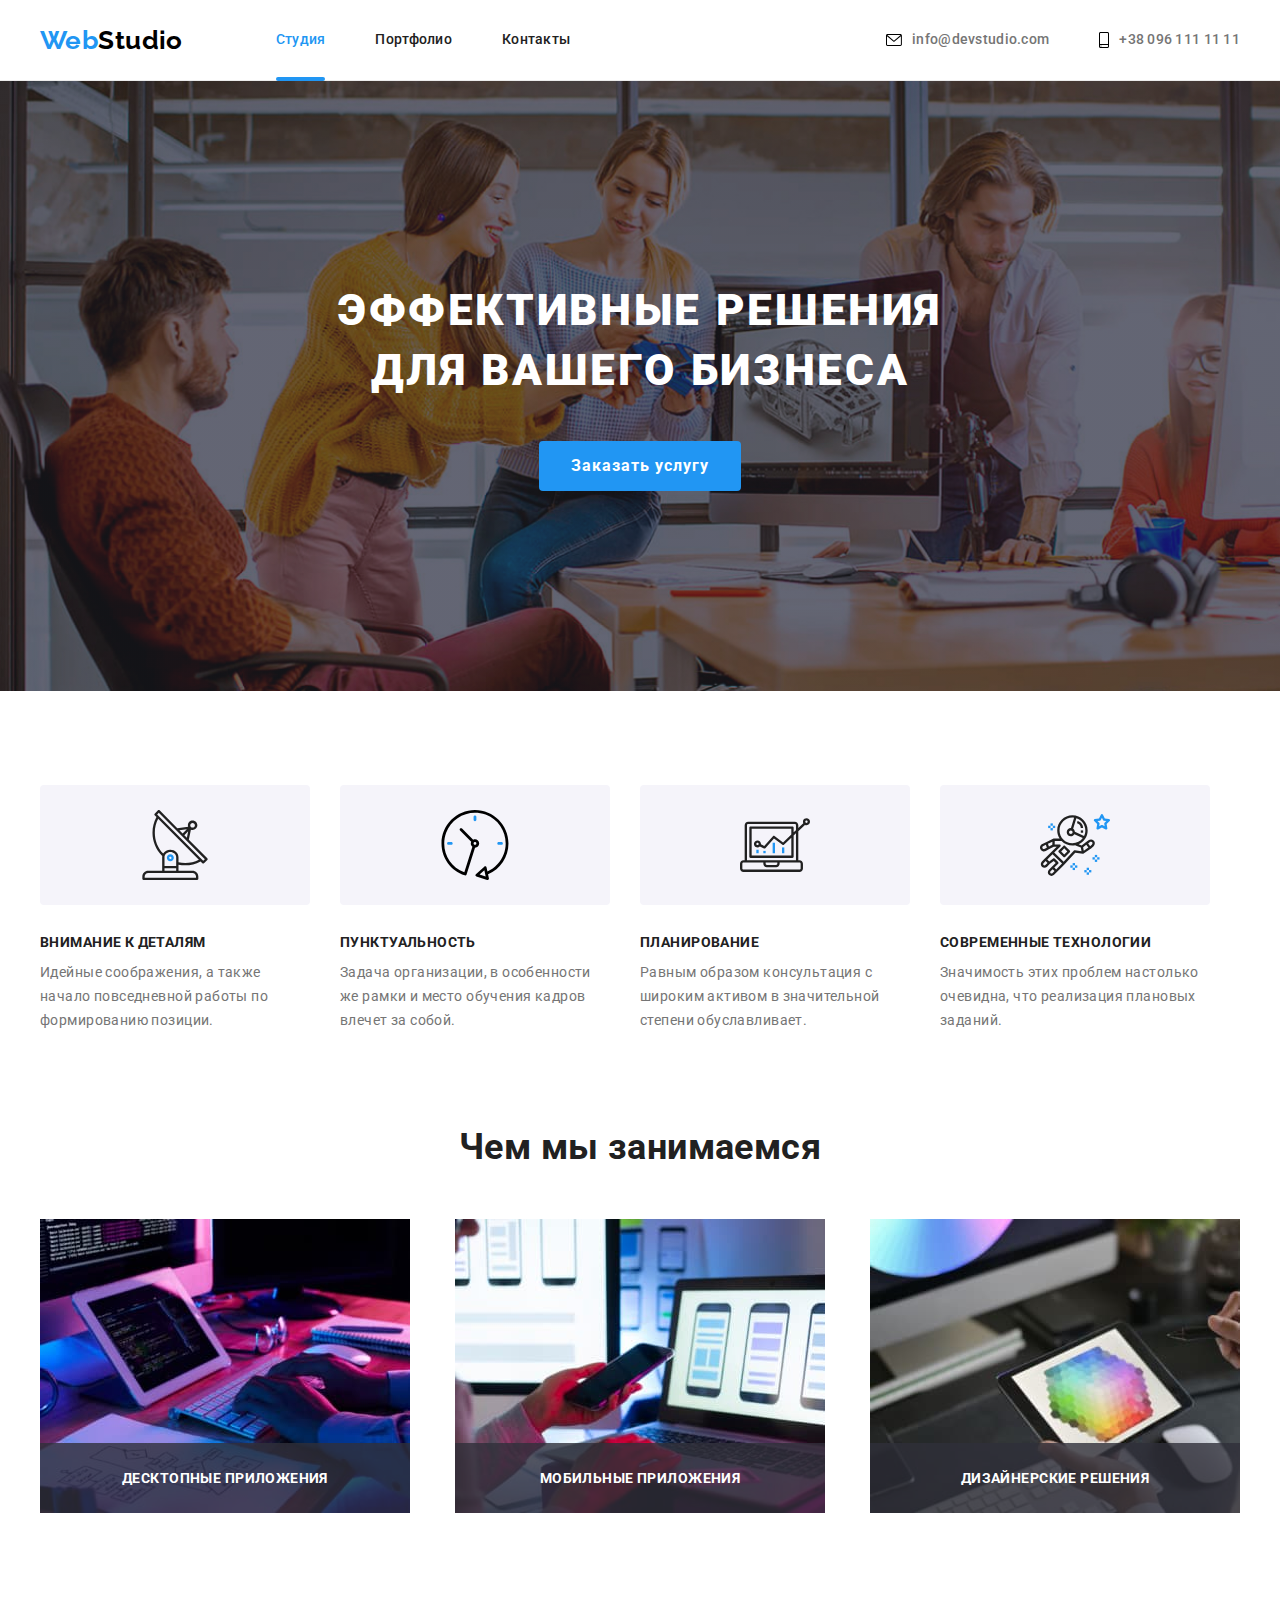
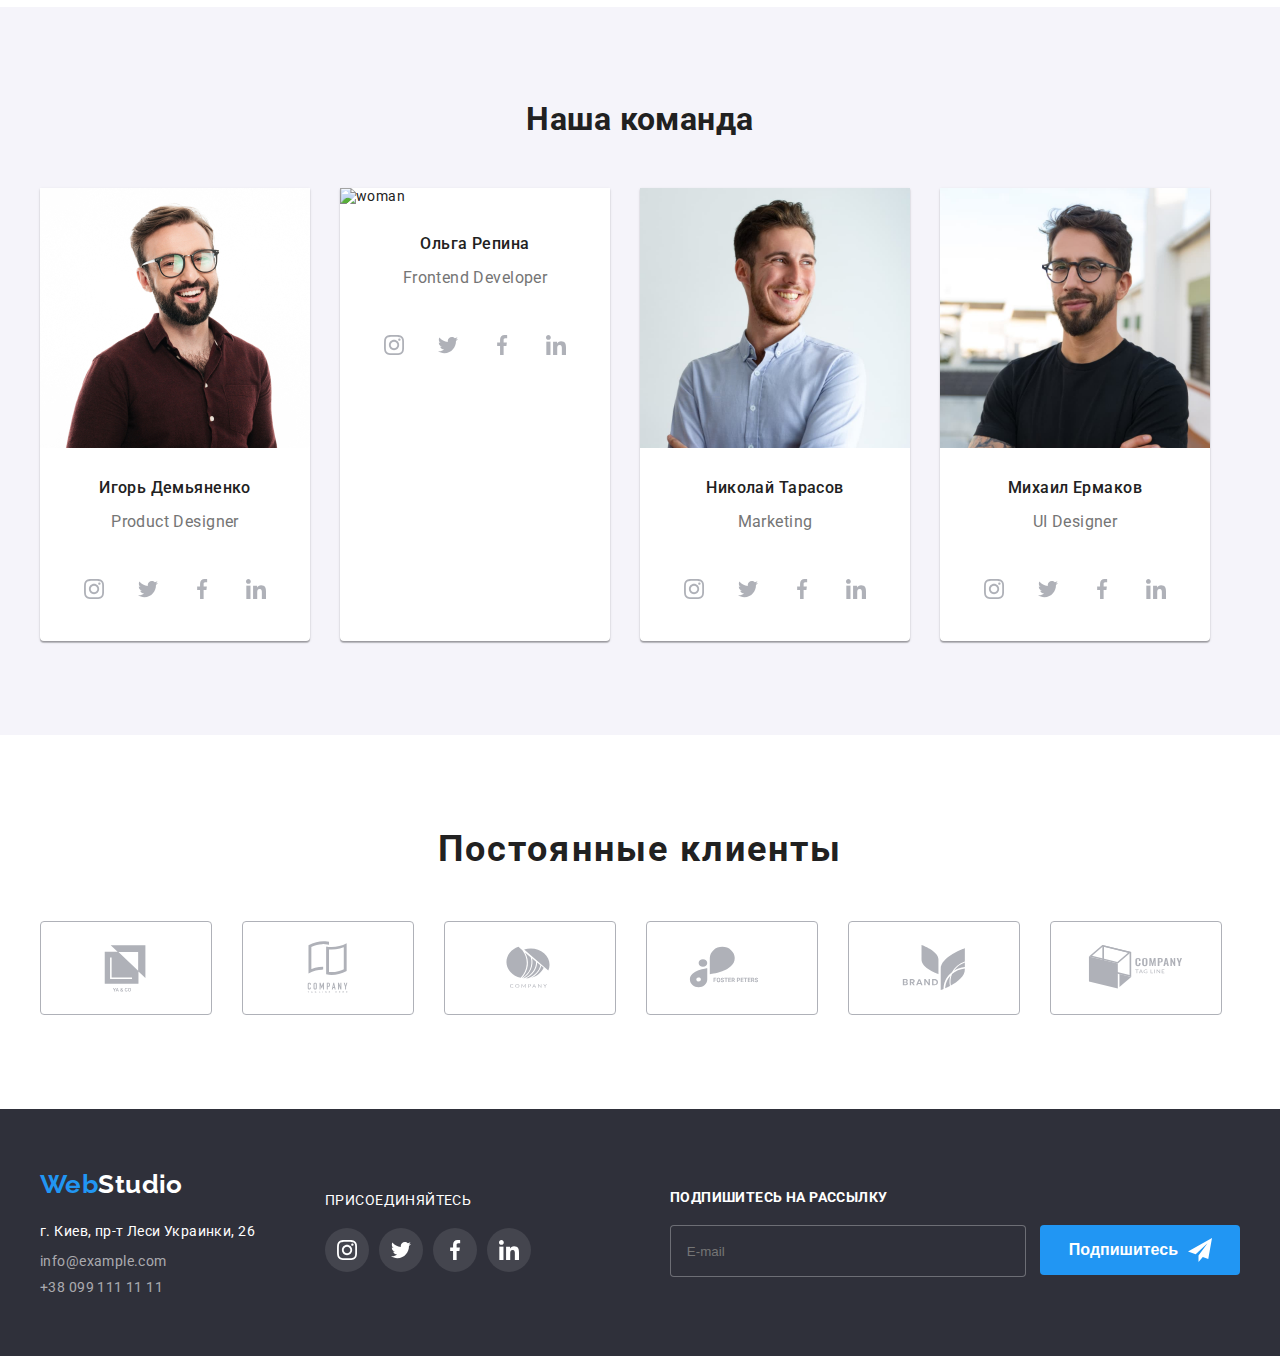
==== commit 77dadceb: "asdasd" ====
--- a/index.html
+++ b/index.html
@@ -230,7 +230,13 @@
         <h2 class="team__title">Наша команда</h2>
         <ul class="team__list">
           <li class="team__item">
-            <img class="team__image" lang="en" src="./images/man-1.jpg" alt="man_in_brown_shirt" width="270"/>
+            <img 
+            srcset="./images/man-1-270.jpg 1x, ./images/man-1-540.jpg 2x"
+            src="./images/man-1-270.jpg" 
+            alt="man_in_brown_shirt" 
+            width="270"
+            class="team__image" 
+            lang="en">
             <h3 class="team__name">Игорь Демьяненко</h3>
             <p class="team__position">Product Designer</p>
             <ul class="soc-list">
--- a/css/main.min.css
+++ b/css/main.min.css
@@ -1,2 +1,2 @@
-body{margin:0;font-family:'Roboto', Raleway, sans-serif;background-color:#fff;letter-spacing:0.03em;font-size:14px;color:#212121}.container{padding-left:15px;padding-right:15px;margin-left:auto;margin-right:auto}@media screen and (min-width: 480px){.container{width:480px}}@media screen and (min-width: 768px){.container{width:768px}}@media screen and (min-width: 1200px){.container{width:1200px}}.visually-hiden{position:absolute;width:1px;height:1px;margin:-1px;border:0;padding:0;white-space:nowrap;-webkit-clip-path:inset(100%);clip-path:inset(100%);clip:rect(0 0 0 0);overflow:hidden}.site-nav__item,.studio__list,.soc-list{padding:0;margin:0;list-style-type:none}.header{border-bottom:1px solid #ececec}@media screen and (min-width: 768px){.main-nav{display:-webkit-box;display:-ms-flexbox;display:flex}}.main-nav-list{position:relative;display:-webkit-box;display:-ms-flexbox;display:flex;-webkit-box-align:center;-ms-flex-align:center;align-items:center}@media screen and (max-width: 767px){.main-nav-list{-webkit-box-pack:justify;-ms-flex-pack:justify;justify-content:space-between}}.header-list-contacts{color:#000}.site-nav{padding-left:0}@media screen and (min-width: 768px){.site-nav{display:-webkit-box;display:-ms-flexbox;display:flex;margin:0}}@media screen and (min-width: 768px){.site-nav__item:first-child{margin-left:88px}}@media screen and (min-width: 1200px){.site-nav__item:first-child{margin-left:93px}}.site-nav__item:not(:last-child){margin-right:50px}@media screen and (max-width: 767px){.mobile-version{display:none}}.header-link-now{position:relative;text-decoration:none;color:#2196f3;line-height:1.14;font-weight:500;letter-spacing:0.02em}@media screen and (min-width: 768px){.header-link-now{display:block;padding:32px 0 32px 0}}.header-link-now:active,.header-link-now:visited{text-decoration:none}@media screen and (min-width: 768px){.header-link-now::after{content:'';position:absolute;display:block;bottom:-1px;width:100%;height:4px;border-radius:2px;background-color:#2196f3}}.header-navigation-link{color:#212121;line-height:1.14;font-weight:500;text-decoration:none;letter-spacing:0.02em;-webkit-transition:color 250ms cubic-bezier(0.4, 0, 0.2, 1);transition:color 250ms cubic-bezier(0.4, 0, 0.2, 1)}@media screen and (min-width: 768px){.header-navigation-link{display:block;padding:32px 0}}.header-navigation-link:active,.header-navigation-link:visited{text-decoration:none}.header-navigation-link:hover,.header-navigation-link:focus{color:#2196f3}.auth-nav{display:-webkit-box;display:-ms-flexbox;display:flex;-webkit-box-align:center;-ms-flex-align:center;align-items:center;-webkit-box-pack:center;-ms-flex-pack:center;justify-content:center;margin:0;padding-left:0;margin-left:auto;list-style-type:none}@media screen and (max-width: 767px){.auth-nav{display:none}}@media screen and (max-width: 1199px){.auth-nav{-webkit-box-orient:vertical;-webkit-box-direction:normal;-ms-flex-direction:column;flex-direction:column;-webkit-box-align:start;-ms-flex-align:start;align-items:flex-start}}@media screen and (min-width: 1200px){.auth-nav .item:not(:first-child){margin-left:50px}}@media screen and (max-width: 1199px){.auth-nav .item:not(:last-child){margin-bottom:10px}}.header-contacts{display:-webkit-box;display:-ms-flexbox;display:flex;-webkit-box-align:center;-ms-flex-align:center;align-items:center;-webkit-box-pack:center;-ms-flex-pack:center;justify-content:center;line-height:1.14;font-weight:500;font-style:normal;letter-spacing:0.02em;color:#757575;text-decoration:none;-webkit-transition:color 250ms cubic-bezier(0.4, 0, 0.2, 1),fill 250ms cubic-bezier(0.4, 0, 0.2, 1);transition:color 250ms cubic-bezier(0.4, 0, 0.2, 1),fill 250ms cubic-bezier(0.4, 0, 0.2, 1)}.header-contacts:active,.header-contacts:visited{text-decoration:none}.header-contacts:hover{color:#2196f3;fill:currentColor}@media screen and (min-width: 1200px){.header-contacts{padding:32px 0}}.mail,.phone{margin-right:10px}.logo{color:#2196f3}.link-logo{font-family:'Raleway';font-size:26px;line-height:1.19;font-weight:700;color:#000;text-decoration:none}.link-logo:hover,.link-logo:active{text-decoration:none}@media screen and (max-width: 768px){.link-logo{display:block;padding:16px 0 16px 15px}}.hero{background-image:-webkit-gradient(linear, left top, right top, from(rgba(47,48,58,0.4)), to(rgba(47,48,58,0.4))),url(../images/hero-bg.jpg);background-image:linear-gradient(to right, rgba(47,48,58,0.4), rgba(47,48,58,0.4)),url(../images/hero-bg.jpg);background-repeat:no-repeat;background-size:cover;background-color:#2F303A;text-align:center;margin:0 auto}@media screen and (max-width: 1199px){.hero{padding-top:118px;padding-bottom:118px}}@media screen and (min-width: 1200px){.hero{padding-top:200px;padding-bottom:200px;max-width:1600px}}.hero-title{text-align:center;margin:0 auto;text-transform:uppercase;font-weight:900;color:#fff;letter-spacing:0.06em}@media screen and (max-width: 1199px){.hero-title{max-width:360px;font-size:26px;line-height:1.61;margin-bottom:30px}}@media screen and (min-width: 1200px){.hero-title{max-width:696px;font-size:44px;line-height:1.36;margin-bottom:40px}}.hero-button{text-align:center;border:0;border-radius:4px;background-color:#2196f3;color:#fff;padding:10px 32px;font-family:'Roboto';font-size:16px;line-height:1.9;font-weight:700;letter-spacing:0.06em;cursor:pointer}@media screen and (max-width: 1199px){.info{padding-top:60px;padding-bottom:60px}}@media screen and (min-width: 1200px){.info{padding-top:94px;padding-bottom:94px}}.info__list{display:-webkit-box;display:-ms-flexbox;display:flex;list-style-type:none;padding-left:0;margin:0}@media screen and (max-width: 767px){.info__list{-webkit-box-orient:vertical;-webkit-box-direction:normal;-ms-flex-direction:column;flex-direction:column}}@media screen and (min-width: 768px){.info__list{-ms-flex-wrap:wrap;flex-wrap:wrap}}@media screen and (max-width: 767px){.info__item:not(:last-child){margin-bottom:30px}}@media screen and (min-width: 768px) and (max-width: 1199px){.info__item:nth-child(2n+1){margin-right:30px}}@media screen and (min-width: 768px){.info__item{max-width:354px}}@media screen and (min-width: 1200px){.info__item{max-width:270px}}@media screen and (min-width: 1200px){.info__item:not(:first-child){margin-left:30px}}.info-picture{height:120px;display:-webkit-box;display:-ms-flexbox;display:flex;-webkit-box-align:center;-ms-flex-align:center;align-items:center;-webkit-box-pack:center;-ms-flex-pack:center;justify-content:center;background-color:#f5f4fa;border-radius:4px}@media screen and (min-width: 480px){.info-picture{width:450px}}@media screen and (min-width: 768px){.info-picture{width:354px}}@media screen and (min-width: 1200px){.info-picture{width:270px}}.info__point{text-transform:uppercase;font-size:14px;font-weight:700;line-height:1.14;margin:30px 0 10px 0}@media screen and (max-width: 767px){.info__point{text-align:center}}.info__description{margin:0;line-height:1.71;color:#757575}.studio{padding-top:94px;padding-bottom:94px}@media screen and (max-width: 1199px){.studio{display:none}}.studio__title{margin:0;text-align:center;margin-bottom:50px;font-size:36px;line-height:1.16;font-weight:700}.studio__list{margin:0;display:-webkit-box;display:-ms-flexbox;display:flex;padding-left:0;-webkit-box-pack:justify;-ms-flex-pack:justify;justify-content:space-between}.job-card{position:relative}.job-card__image{display:block;width:100%;height:auto}.job-card__title{font-weight:700;font-size:14px;padding-top:27px;margin:0;padding-top:0;color:#fff;text-transform:uppercase}.job-card__overlay{position:absolute;display:-webkit-box;display:-ms-flexbox;display:flex;-webkit-box-pack:center;-ms-flex-pack:center;justify-content:center;-webkit-box-align:center;-ms-flex-align:center;align-items:center;width:100%;height:70px;bottom:0;left:0;background-color:rgba(48,48,58,0.8)}.team{background-color:#f5f4fa}@media screen and (max-width: 1199px){.team{padding-top:60px;padding-bottom:60px}}@media screen and (min-width: 1200px){.team{padding-top:94px;padding-bottom:94px}}.team__title{text-align:center;margin:0;font-weight:700}@media screen and (max-width: 1199px){.team__title{font-size:28px;line-height:1.14;margin-bottom:30px}}@media screen and (min-width: 1200px){.team__title{font-size:32px;line-height:1.16;margin-bottom:50px}}.team__list{margin:0;padding-left:0;list-style-type:none;display:-webkit-box;display:-ms-flexbox;display:flex}@media screen and (max-width: 479px){.team__list{width:auto}}@media screen and (max-width: 767px){.team__list{-webkit-box-orient:vertical;-webkit-box-direction:normal;-ms-flex-direction:column;flex-direction:column}}@media screen and (min-width: 768px) and (max-width: 1199px){.team__list{-ms-flex-wrap:wrap;flex-wrap:wrap}}.team__item{background-color:#fff;-webkit-box-shadow:0px 1px 3px rgba(0,0,0,0.12),0px 1px 1px rgba(0,0,0,0.14),0px 2px 1px rgba(0,0,0,0.2);box-shadow:0px 1px 3px rgba(0,0,0,0.12),0px 1px 1px rgba(0,0,0,0.14),0px 2px 1px rgba(0,0,0,0.2);border-radius:0px 0px 4px 4px}@media screen and (min-width: 480px) and (max-width: 767px){.team__item:not(:last-child){margin-bottom:30px}}@media screen and (min-width: 768px) and (max-width: 1199px){.team__item:nth-child(2n+1){margin-right:30px}}@media screen and (min-width: 768px) and (max-width: 1199px){.team__item:nth-child(-n+2){margin-bottom:30px}}@media screen and (min-width: 1200px){.team__item:not(:first-child){margin-left:30px}}.team__image{display:block;height:auto}@media screen and (max-width: 767px){.team__image{width:100%}}@media screen and (min-width: 768px){.team__image{width:354px}}@media screen and (min-width: 1200px){.team__image{width:270px}}.team__name{margin:0;padding-top:30px;padding-bottom:10px;text-align:center;font-weight:500;font-size:16px;line-height:1.19}.team__position{margin:0;padding-bottom:30px;text-align:center;font-size:16px;line-height:1.9;color:#757575}.soc-list{-webkit-box-shadow:0;box-shadow:0;display:-webkit-box;display:-ms-flexbox;display:flex;-webkit-box-align:center;-ms-flex-align:center;align-items:center;-webkit-box-pack:center;-ms-flex-pack:center;justify-content:center;margin-bottom:30px}.soc-list__item:not(:first-child){margin-left:10px}.soc-list__link{height:44px;width:44px;background-color:#fff;border-radius:50%;display:-webkit-box;display:-ms-flexbox;display:flex;-webkit-box-align:center;-ms-flex-align:center;align-items:center;-webkit-box-pack:center;-ms-flex-pack:center;justify-content:center;fill:#afb1b8;-webkit-transition:background-color 250ms cubic-bezier(0.4, 0, 0.2, 1),fill 250ms cubic-bezier(0.4, 0, 0.2, 1);transition:background-color 250ms cubic-bezier(0.4, 0, 0.2, 1),fill 250ms cubic-bezier(0.4, 0, 0.2, 1)}.soc-list__link:hover{fill:#fff;background-color:#2196f3}@media screen and (max-width: 1199px){.clients{padding-top:60px;padding-bottom:60px}}@media screen and (min-width: 1200px){.clients{padding-top:94px;padding-bottom:94px}}.clients__title{margin:0;font-weight:700;letter-spacing:0.06em;text-align:center}@media screen and (max-width: 1199px){.clients__title{font-size:28px;line-height:1.14;margin-bottom:30px}}@media screen and (min-width: 1200px){.clients__title{font-size:36px;line-height:1.16;margin-bottom:50px}}.clients-list{display:-webkit-box;display:-ms-flexbox;display:flex;list-style-type:none;margin:0;padding-left:0}@media screen and (max-width: 767px){.clients-list{-ms-flex-wrap:wrap;flex-wrap:wrap;-webkit-box-pack:center;-ms-flex-pack:center;justify-content:center}}@media screen and (max-width: 1199px){.clients-list{-ms-flex-wrap:wrap;flex-wrap:wrap}}.clients-list__item{background-color:#fff}@media screen and (max-width: 767px){.clients-list__item{width:calc((100% - 2 * 30px) /2);margin-left:15px;margin-right:15px}}@media screen and (max-width: 767px){.clients-list__item:nth-child(-n+4){margin-bottom:30px}}@media screen and (min-width: 768px) and (max-width: 1199px){.clients-list__item:nth-child(-n+3){margin-bottom:30px}}@media screen and (min-width: 768px) and (max-width: 1199px){.clients-list__item{width:calc((100% - 3 * 30px) / 3);margin-left:15px;margin-right:15px}}@media screen and (min-width: 1200px){.clients-list__item:not(:first-child){margin-left:30px}}.clients-list__link{display:-webkit-box;display:-ms-flexbox;display:flex;-webkit-box-align:center;-ms-flex-align:center;align-items:center;-webkit-box-pack:center;-ms-flex-pack:center;justify-content:center;border:1px solid #afb1b8;border-radius:4px;-webkit-transition:border-color 250ms cubic-bezier(0.4, 0, 0.2, 1);transition:border-color 250ms cubic-bezier(0.4, 0, 0.2, 1);height:92px}.clients-list__link:hover{border-color:#2196f3}.clients-list__link:hover .clients-list__logo{fill:#2196f3}@media screen and (min-width: 1200px){.clients-list__link{width:170px}}.clients-list__logo{fill:#afb1b8;-webkit-transition:fill 250ms cubic-bezier(0.4, 0, 0.2, 1);transition:fill 250ms cubic-bezier(0.4, 0, 0.2, 1)}.footer{padding-top:60px;padding-bottom:60px;background-color:#2F303A}.footer .container{display:-webkit-box;display:-ms-flexbox;display:flex}@media screen and (max-width: 767px){.footer .container{-webkit-box-orient:vertical;-webkit-box-direction:normal;-ms-flex-direction:column;flex-direction:column}}@media screen and (min-width: 768px){.footer .container{-ms-flex-wrap:wrap;flex-wrap:wrap}}@media screen and (min-width: 1200px){.footer .container{-webkit-box-pack:center;-ms-flex-pack:center;justify-content:center;-webkit-box-align:center;-ms-flex-align:center;align-items:center}}.footer-address-list{margin:0;padding:0;list-style:none}@media screen and (max-width: 1199px){.footer-address-list{display:-webkit-box;display:-ms-flexbox;display:flex;-webkit-box-orient:vertical;-webkit-box-direction:normal;-ms-flex-direction:column;flex-direction:column;-webkit-box-align:center;-ms-flex-align:center;align-items:center}}@media screen and (max-width: 1199px){.footer-address-list .item:not(:last-child){margin-bottom:8px}}@media screen and (min-width: 1200px){.footer-address-list .item:not(:last-child){margin-bottom:9px}}.footer-contacts{line-height:1.14;font-style:normal;color:rgba(255,255,255,0.6);text-decoration:none;-webkit-transition:color 250ms cubic-bezier(0.4, 0, 0.2, 1);transition:color 250ms cubic-bezier(0.4, 0, 0.2, 1)}.footer-contacts:visited,.footer-contacts:active{text-decoration:none}.footer-contacts:hover{color:#2196f3}.footer-city{line-height:1.71;font-style:normal;color:#fff}@media screen and (max-width: 767px){.join{margin-bottom:60px}}@media screen and (min-width: 768px) and (max-width: 1199px){.join{margin-left:auto}}@media screen and (min-width: 1200px){.join{margin-left:70px}}.join-title{text-transform:uppercase;margin-bottom:20px;color:#fff;margin-top:0}@media screen and (max-width: 767px){.join-title{text-align:center}}@media screen and (max-width: 767px){.foot{margin-bottom:60px}}@media screen and (max-width: 1199px){.foot{display:-webkit-box;display:-ms-flexbox;display:flex;-webkit-box-orient:vertical;-webkit-box-direction:normal;-ms-flex-direction:column;flex-direction:column;-webkit-box-align:center;-ms-flex-align:center;align-items:center}}.foot-soc{width:44px;height:44px;background-color:rgba(255,255,255,0.1);border-radius:50%;display:-webkit-box;display:-ms-flexbox;display:flex;-webkit-box-align:center;-ms-flex-align:center;align-items:center;-webkit-box-pack:center;-ms-flex-pack:center;justify-content:center;fill:#fff;-webkit-transition:background-color 250ms cubic-bezier(0.4, 0, 0.2, 1);transition:background-color 250ms cubic-bezier(0.4, 0, 0.2, 1)}.foot-soc:hover{background-color:#2196f3}.foot-soc-list{display:-webkit-box;display:-ms-flexbox;display:flex;-webkit-box-align:center;-ms-flex-align:center;align-items:center;-webkit-box-pack:center;-ms-flex-pack:center;justify-content:center;list-style-type:none;margin:0;padding-left:0}.foot-soc-list .item+.item{margin-left:10px}@media screen and (max-width: 767px){.mailing{text-align:center}}@media screen and (min-width: 768px) and (max-width: 1199px){.mailing{margin-left:166px;margin-top:60px}}@media screen and (min-width: 1200px){.mailing{margin-left:auto}}.footer-form-title{font-size:14px;font-weight:700;margin:0 0 20px 0;color:#fff;text-transform:uppercase}.footer-form{display:-webkit-box;display:-ms-flexbox;display:flex}@media screen and (max-width: 767px){.footer-form{-webkit-box-orient:vertical;-webkit-box-direction:normal;-ms-flex-direction:column;flex-direction:column;-webkit-box-align:center;-ms-flex-align:center;align-items:center}}@media screen and (min-width: 768px) and (max-width: 1199px){.footer-form{-webkit-box-orient:vertical;-webkit-box-direction:normal;-ms-flex-direction:column;flex-direction:column;-webkit-box-align:center;-ms-flex-align:center;align-items:center}}@media screen and (min-width: 1200px){.footer-form{-webkit-box-pack:center;-ms-flex-pack:center;justify-content:center;-webkit-box-align:center;-ms-flex-align:center;align-items:center}}.footer-form-field{height:50px}@media screen and (max-width: 479px){.footer-form-field{width:100%;margin-bottom:20px}}@media screen and (min-width: 480px) and (max-width: 1199px){.footer-form-field{width:465px;margin-bottom:20px}}@media screen and (min-width: 1200px){.footer-form-field{width:358px}}.footer-email{outline:none;border:1px solid rgba(255,255,255,0.3);background-color:#2F303A;border-radius:4px;width:90%;height:100%;line-height:1.25;color:#fff;padding-left:16px;padding-right:16px;padding-top:0;padding-bottom:0}.footer-button{display:-webkit-box;display:-ms-flexbox;display:flex;-webkit-box-pack:center;-ms-flex-pack:center;justify-content:center;-webkit-box-align:center;-ms-flex-align:center;align-items:center;padding:0;border:0;background-color:#2196f3;border-radius:4px;color:#fff;line-height:1.875;font-weight:700;font-size:16px;padding:10px 28px 10px 29px}@media screen and (min-width: 1200px){.footer-button{margin-left:12px}}.footer-button-img{margin-left:10px}.footer-link-logo{display:block;margin-bottom:20px;font-family:'Raleway';font-weight:700;color:#fff;text-decoration:none}@media screen and (max-width: 1199px){.footer-link-logo{font-size:24px;line-height:1.375}}@media screen and (min-width: 1200px){.footer-link-logo{font-size:26px;line-height:1.19}}.footer-link-logo:hover,.footer-link-logo:active{text-decoration:none}@media screen and (max-width: 1199px){.filter-section{padding-top:60px;padding-bottom:60px}}@media screen and (min-width: 1200px){.filter-section{padding-top:94px;padding-bottom:94px}}.filter{display:-webkit-box;display:-ms-flexbox;display:flex;margin:0;padding-left:0;list-style-type:none}@media screen and (max-width: 767px){.filter{-ms-flex-wrap:wrap;flex-wrap:wrap;margin-bottom:30px}}@media screen and (min-width: 768px) and (max-width: 1199px){.filter{-webkit-box-pack:center;-ms-flex-pack:center;justify-content:center;margin-bottom:40px}}@media screen and (min-width: 1200px){.filter{-webkit-box-pack:center;-ms-flex-pack:center;justify-content:center;margin-bottom:50px}}@media screen and (min-width: 480px) and (max-width: 767px){.filter__item:nth-child(3){margin-right:50px}}@media screen and (max-width: 767px){.filter__item:nth-child(n+3){margin-bottom:15px}}.filter__item:not(:first-child){margin-left:8px}.filter__button{padding:6px 22px;cursor:pointer;font-family:'Roboto';font-size:16px;font-weight:500;line-height:1.6;border-radius:4px;border:0;-webkit-transition:background-color 250ms cubic-bezier(0.4, 0, 0.2, 1),color 250ms cubic-bezier(0.4, 0, 0.2, 1),-webkit-box-shadow 250ms cubic-bezier(0.4, 0, 0.2, 1);transition:background-color 250ms cubic-bezier(0.4, 0, 0.2, 1),color 250ms cubic-bezier(0.4, 0, 0.2, 1),-webkit-box-shadow 250ms cubic-bezier(0.4, 0, 0.2, 1);transition:box-shadow 250ms cubic-bezier(0.4, 0, 0.2, 1),background-color 250ms cubic-bezier(0.4, 0, 0.2, 1),color 250ms cubic-bezier(0.4, 0, 0.2, 1);transition:box-shadow 250ms cubic-bezier(0.4, 0, 0.2, 1),background-color 250ms cubic-bezier(0.4, 0, 0.2, 1),color 250ms cubic-bezier(0.4, 0, 0.2, 1),-webkit-box-shadow 250ms cubic-bezier(0.4, 0, 0.2, 1)}.filter__button:hover,.filter__button:focus{background-color:#2196f3;color:#fff;-webkit-box-shadow:0px 3px 1px rgba(0,0,0,0.1),0px 1px 2px rgba(0,0,0,0.08),0px 2px 2px rgba(0,0,0,0.12);box-shadow:0px 3px 1px rgba(0,0,0,0.1),0px 1px 2px rgba(0,0,0,0.08),0px 2px 2px rgba(0,0,0,0.12)}.projects{display:-webkit-box;display:-ms-flexbox;display:flex;margin:0;padding-left:0}@media screen and (max-width: 767px){.projects{-webkit-box-orient:vertical;-webkit-box-direction:normal;-ms-flex-direction:column;flex-direction:column}}@media screen and (min-width: 768px){.projects{-webkit-box-align:center;-ms-flex-align:center;align-items:center;-webkit-box-pack:center;-ms-flex-pack:center;justify-content:center;-ms-flex-wrap:wrap;flex-wrap:wrap}}.projects__item{list-style-type:none;border-bottom:1px solid #eeeeee}@media screen and (max-width: 1199px){.projects__item:not(:last-child){margin-bottom:30px}}@media screen and (min-width: 768px) and (max-width: 1199px){.projects__item:nth-child(2n+1){margin-right:30px}}@media screen and (min-width: 1200px){.projects__item{margin-right:30px}}@media screen and (min-width: 1200px){.projects__item:nth-child(-n+6){margin-bottom:30px}}.market{display:block;width:100%;height:100%;color:#212121;text-decoration:none;-webkit-transition:-webkit-box-shadow 250ms cubic-bezier(0.4, 0, 0.2, 1);transition:-webkit-box-shadow 250ms cubic-bezier(0.4, 0, 0.2, 1);transition:box-shadow 250ms cubic-bezier(0.4, 0, 0.2, 1);transition:box-shadow 250ms cubic-bezier(0.4, 0, 0.2, 1), -webkit-box-shadow 250ms cubic-bezier(0.4, 0, 0.2, 1)}.market:active,.market:visited{text-decoration:none}.market:hover{-webkit-box-shadow:0px 1px 1px rgba(0,0,0,0.12),0px 4px 4px rgba(0,0,0,0.06),1px 4px 6px rgba(0,0,0,0.16);box-shadow:0px 1px 1px rgba(0,0,0,0.12),0px 4px 4px rgba(0,0,0,0.06),1px 4px 6px rgba(0,0,0,0.16);-webkit-transform:translateX(0);transform:translateX(0)}.market:hover .card__overlay{-webkit-transform:translate(0);transform:translate(0)}.market__image{display:block;width:100%;height:100%}@media screen and (min-width: 768px){.market__image{width:354px}}.market__list{padding:20px 24px}.market__title{margin:0 0 4px 0;font-size:18px;line-height:2;font-weight:700;letter-spacing:0.06em}@media screen and (min-width: 768px) and (max-width: 1199px){.market__title{max-width:354px}}.market__description{margin:0;color:#757575;font-size:16;line-height:1.9;letter-spacing:0.03em}.card{position:relative;width:100%;height:294px;overflow:hidden}.card__overlay{position:absolute;top:1px;height:294px;background-color:rgba(33,150,243,0.9);-webkit-transform:translatey(100%);transform:translatey(100%);-webkit-transition:-webkit-transform 250ms cubic-bezier(0.4, 0, 0.2, 1);transition:-webkit-transform 250ms cubic-bezier(0.4, 0, 0.2, 1);transition:transform 250ms cubic-bezier(0.4, 0, 0.2, 1);transition:transform 250ms cubic-bezier(0.4, 0, 0.2, 1), -webkit-transform 250ms cubic-bezier(0.4, 0, 0.2, 1)}@media screen and (min-width: 768px) and (max-width: 1199px){.card__overlay{max-width:354px}}@media screen and (min-width: 1200px){.card__overlay{max-width:370px}}.card__title{font-size:18px;line-height:1.55;margin:0;padding:63px 24px;color:#fff}.menu{display:none;position:absolute;top:0;left:-20px;width:100%;background-color:#fff;padding:20px;-webkit-box-shadow:0px 4px 8px rgba(0,0,0,0.04),0px 2px 4px rgba(0,0,0,0.08),0px 1px 3px rgba(0,0,0,0.16);box-shadow:0px 4px 8px rgba(0,0,0,0.04),0px 2px 4px rgba(0,0,0,0.08),0px 1px 3px rgba(0,0,0,0.16)}@media screen and (max-width: 767px){.menu{display:none}}@media screen and (min-width: 768px){.menu{display:none}}.menu.is-open{display:block}.menu-button{display:inline-block;margin:0;padding:0;border:0;background-color:transparent;z-index:999}@media screen and (min-width: 768px){.menu-button{display:none}}.menu-button .icon-cross{display:none}.menu-button.is-open .icon-cross{display:block}.menu-button.is-open .icon-menu{display:none}.menu-nav{list-style:none;padding-left:0;margin:0}.menu-nav__link{color:#212121;line-height:1.15;font-size:40px;font-weight:500;text-decoration:none;letter-spacing:0.02em;-webkit-transition:color 250ms cubic-bezier(0.4, 0, 0.2, 1);transition:color 250ms cubic-bezier(0.4, 0, 0.2, 1)}.menu-nav__link:active,.menu-nav__link:visited{text-decoration:none}.menu-nav__link:hover,.menu-nav__link:focus{color:#2196f3}.menu-nav__active{font-size:40px;line-height:1.15;font-weight:500;text-decoration:none;color:#2196f3}.menu-nav__item:not(:last-child){margin-bottom:32px}.menu-auth{padding-left:0;margin:0;list-style-type:none;margin-top:302px}.menu-auth__item{margin-bottom:32px}.menu-auth__link{color:#212121;line-height:1.15;font-size:24px;font-weight:500;text-decoration:none;letter-spacing:0.02em;-webkit-transition:color 250ms cubic-bezier(0.4, 0, 0.2, 1);transition:color 250ms cubic-bezier(0.4, 0, 0.2, 1)}.menu-auth__link:active,.menu-auth__link:visited{text-decoration:none}.menu-auth__link:hover,.menu-auth__link:focus{color:#2196f3}.menu-soc{display:-webkit-box;display:-ms-flexbox;display:flex;list-style-type:none;margin:0;padding-left:0;padding-top:32px;padding-bottom:48px}.menu-soc__item{border-right:1px solid rgba(33,33,33,0.2)}.menu-soc__item:not(:first-child){margin-left:10px}.menu-soc__item:not(:last-child){margin-right:10px}.menu-soc__link{-webkit-text-decoration:0;text-decoration:0;font-weight:500;font-size:18px;line-height:1.22;color:#2196f3}.backdrop{position:fixed;top:0;left:0;width:100%;height:100%;background-color:rgba(0,0,0,0.2);z-index:9999;-webkit-transition:opacity 250ms cubic-bezier(0.4, 0, 0.2, 1);transition:opacity 250ms cubic-bezier(0.4, 0, 0.2, 1)}.backdrop.is-hidden{opacity:0;pointer-events:none}.modal{position:absolute;top:50%;left:50%;z-index:1;-webkit-box-sizing:border-box;box-sizing:border-box;border-radius:4px;-webkit-transform:translate(-50%, -50%);transform:translate(-50%, -50%);-webkit-box-shadow:0px 2px 1px 0px rgba(0,0,0,0.2),0px 1px 1px 0px rgba(0,0,0,0.14),0px 1px 3px 0px rgba(0,0,0,0.12);box-shadow:0px 2px 1px 0px rgba(0,0,0,0.2),0px 1px 1px 0px rgba(0,0,0,0.14),0px 1px 3px 0px rgba(0,0,0,0.12);background-color:#fff;padding:40px;text-align:center}@media screen and (min-width: 480px) and (max-width: 1199px){.modal{width:450px;height:609px}}@media screen and (min-width: 1200px){.modal{width:528px;height:581px}}.modal-close{position:absolute;top:8px;right:8px;display:-webkit-box;display:-ms-flexbox;display:flex;-webkit-box-align:center;-ms-flex-align:center;align-items:center;-webkit-box-pack:center;-ms-flex-pack:center;justify-content:center;background-color:#fff;width:30px;height:30px;border-radius:50%;border:1px solid rgba(0,0,0,0.1);cursor:pointer}.form{display:block}.form__title{font-size:18px;font-weight:700;margin:0;margin-bottom:12px}.form__field{position:relative;margin-bottom:10px;display:-webkit-box;display:-ms-flexbox;display:flex;-webkit-box-orient:vertical;-webkit-box-direction:normal;-ms-flex-direction:column;flex-direction:column;-webkit-box-align:start;-ms-flex-align:start;align-items:flex-start}.form__label{color:#757575;font-size:12px;font-weight:400;margin-bottom:4px;line-height:1.16}.form__input{-webkit-box-sizing:border-box;box-sizing:border-box;display:block;outline:none;border:1px solid;border-color:rgba(33,33,33,0.2);border-radius:4px;-webkit-transition:border-color 250ms cubic-bezier(0.4, 0, 0.2, 1);transition:border-color 250ms cubic-bezier(0.4, 0, 0.2, 1);width:100%;margin:0;padding:11px 0 11px 40px}.form__input:focus{border-color:#2196f3}.form__input:focus+.form__img{fill:#2196f3}.form__img{position:absolute;top:28px;left:15px;-webkit-transition:fill 250ms cubic-bezier(0.4, 0, 0.2, 1);transition:fill 250ms cubic-bezier(0.4, 0, 0.2, 1)}.comment__field{display:-webkit-box;display:-ms-flexbox;display:flex;-ms-flex-wrap:wrap;flex-wrap:wrap;-webkit-box-orient:horizontal;-webkit-box-direction:normal;-ms-flex-direction:row;flex-direction:row;width:100%;height:100%;margin-bottom:20px}.comment__label{color:#757575;font-size:12px;font-weight:400;margin-bottom:4px;line-height:1.16}.comment__input{-webkit-box-sizing:border-box;box-sizing:border-box;outline:none;border:1px solid;border-color:rgba(33,33,33,0.2);border-radius:4px;width:100%;height:120px;margin:0;padding:12px 16px;resize:none;-webkit-transition:border-color 250ms cubic-bezier(0.4, 0, 0.2, 1);transition:border-color 250ms cubic-bezier(0.4, 0, 0.2, 1)}.comment__input:focus{border-color:#2196f3}.form-button{color:#fff;background-color:#2196f3;padding:10px 55px 10px 56px;border:0;border-radius:4px;margin-top:30px;font-size:16px;font-weight:700;line-height:1.875}.checkbox-label{display:-webkit-box;display:-ms-flexbox;display:flex;-webkit-box-align:center;-ms-flex-align:center;align-items:center;-webkit-box-pack:center;-ms-flex-pack:center;justify-content:center;-webkit-appearance:none;-moz-appearance:none;appearance:none;margin:0}.checkbox-label__input{-webkit-appearance:none;-moz-appearance:none;appearance:none;margin:0}.checkbox-label__input:checked+.checkbox-label__icon{background-color:#2196f3;background-image:url(../images/check.svg);background-size:contain;background-origin:border-box;background-position:center;border-color:#2196f3}.checkbox-label__icon{display:inline-block;width:16px;height:15px;border:2px solid #000;border-radius:4px}@media screen and (min-width: 480px){.checkbox-label__icon{margin-right:8px}}@media screen and (min-width: 1200px){.checkbox-label__icon{margin-right:10px}}.checkbox-label__title{color:#757575}@media screen and (max-width: 1199px){.checkbox-label__title{font-size:12px;font-weight:400;line-height:1.16;letter-spacing:0.03em;margin-right:2px}}@media screen and (min-width: 1200px){.checkbox-label__title{font-size:14px;font-weight:400;line-height:1.71;margin-right:5px}}@media screen and (max-width: 1199px){.checkbox-label__link{font-size:12px;font-weight:400;line-height:1.16;letter-spacing:0.03em}}@media screen and (min-width: 1200px){.checkbox-label__link{font-size:14px;line-height:1.71;font-weight:400}}
+body{margin:0;font-family:'Roboto', Raleway, sans-serif;background-color:#fff;letter-spacing:0.03em;font-size:14px;color:#212121}.container{padding-left:15px;padding-right:15px;margin-left:auto;margin-right:auto}@media screen and (min-width: 480px){.container{width:480px}}@media screen and (min-width: 768px){.container{width:768px}}@media screen and (min-width: 1200px){.container{width:1200px}}.visually-hiden{position:absolute;width:1px;height:1px;margin:-1px;border:0;padding:0;white-space:nowrap;-webkit-clip-path:inset(100%);clip-path:inset(100%);clip:rect(0 0 0 0);overflow:hidden}.site-nav__item,.studio__list,.soc-list{padding:0;margin:0;list-style-type:none}.header{border-bottom:1px solid #ececec}@media screen and (min-width: 768px){.main-nav{display:-webkit-box;display:-ms-flexbox;display:flex}}.main-nav-list{position:relative;display:-webkit-box;display:-ms-flexbox;display:flex;-webkit-box-align:center;-ms-flex-align:center;align-items:center}@media screen and (max-width: 767px){.main-nav-list{-webkit-box-pack:justify;-ms-flex-pack:justify;justify-content:space-between}}.header-list-contacts{color:#000}.site-nav{padding-left:0}@media screen and (min-width: 768px){.site-nav{display:-webkit-box;display:-ms-flexbox;display:flex;margin:0}}@media screen and (min-width: 768px){.site-nav__item:first-child{margin-left:88px}}@media screen and (min-width: 1200px){.site-nav__item:first-child{margin-left:93px}}.site-nav__item:not(:last-child){margin-right:50px}@media screen and (max-width: 767px){.mobile-version{display:none}}.header-link-now{position:relative;text-decoration:none;color:#2196f3;line-height:1.14;font-weight:500;letter-spacing:0.02em}@media screen and (min-width: 768px){.header-link-now{display:block;padding:32px 0 32px 0}}.header-link-now:active,.header-link-now:visited{text-decoration:none}@media screen and (min-width: 768px){.header-link-now::after{content:'';position:absolute;display:block;bottom:-1px;width:100%;height:4px;border-radius:2px;background-color:#2196f3}}.header-navigation-link{color:#212121;line-height:1.14;font-weight:500;text-decoration:none;letter-spacing:0.02em;-webkit-transition:color 250ms cubic-bezier(0.4, 0, 0.2, 1);transition:color 250ms cubic-bezier(0.4, 0, 0.2, 1)}@media screen and (min-width: 768px){.header-navigation-link{display:block;padding:32px 0}}.header-navigation-link:active,.header-navigation-link:visited{text-decoration:none}.header-navigation-link:hover,.header-navigation-link:focus{color:#2196f3}.auth-nav{display:-webkit-box;display:-ms-flexbox;display:flex;-webkit-box-align:center;-ms-flex-align:center;align-items:center;-webkit-box-pack:center;-ms-flex-pack:center;justify-content:center;margin:0;padding-left:0;margin-left:auto;list-style-type:none}@media screen and (max-width: 767px){.auth-nav{display:none}}@media screen and (max-width: 1199px){.auth-nav{-webkit-box-orient:vertical;-webkit-box-direction:normal;-ms-flex-direction:column;flex-direction:column;-webkit-box-align:start;-ms-flex-align:start;align-items:flex-start}}@media screen and (min-width: 1200px){.auth-nav .item:not(:first-child){margin-left:50px}}@media screen and (max-width: 1199px){.auth-nav .item:not(:last-child){margin-bottom:10px}}.header-contacts{display:-webkit-box;display:-ms-flexbox;display:flex;-webkit-box-align:center;-ms-flex-align:center;align-items:center;-webkit-box-pack:center;-ms-flex-pack:center;justify-content:center;line-height:1.14;font-weight:500;font-style:normal;letter-spacing:0.02em;color:#757575;text-decoration:none;-webkit-transition:color 250ms cubic-bezier(0.4, 0, 0.2, 1),fill 250ms cubic-bezier(0.4, 0, 0.2, 1);transition:color 250ms cubic-bezier(0.4, 0, 0.2, 1),fill 250ms cubic-bezier(0.4, 0, 0.2, 1)}.header-contacts:active,.header-contacts:visited{text-decoration:none}.header-contacts:hover{color:#2196f3;fill:currentColor}@media screen and (min-width: 1200px){.header-contacts{padding:32px 0}}.mail,.phone{margin-right:10px}.logo{color:#2196f3}.link-logo{font-family:'Raleway';font-size:26px;line-height:1.19;font-weight:700;color:#000;text-decoration:none}.link-logo:hover,.link-logo:active{text-decoration:none}@media screen and (max-width: 768px){.link-logo{display:block;padding:16px 0 16px 15px}}.hero{background-image:-webkit-gradient(linear, left top, right top, from(rgba(47,48,58,0.4)), to(rgba(47,48,58,0.4))),url(../images/hero-1600.jpg);background-image:linear-gradient(to right, rgba(47,48,58,0.4), rgba(47,48,58,0.4)),url(../images/hero-1600.jpg);background-repeat:no-repeat;background-size:cover;background-color:#2F303A;text-align:center;margin:0 auto}@media screen and (max-width: 1199px){.hero{padding-top:118px;padding-bottom:118px}}@media screen and (min-width: 1200px){.hero{padding-top:200px;padding-bottom:200px;max-width:1600px}}.hero-title{text-align:center;margin:0 auto;text-transform:uppercase;font-weight:900;color:#fff;letter-spacing:0.06em}@media screen and (max-width: 1199px){.hero-title{max-width:360px;font-size:26px;line-height:1.61;margin-bottom:30px}}@media screen and (min-width: 1200px){.hero-title{max-width:696px;font-size:44px;line-height:1.36;margin-bottom:40px}}.hero-button{text-align:center;border:0;border-radius:4px;background-color:#2196f3;color:#fff;padding:10px 32px;font-family:'Roboto';font-size:16px;line-height:1.9;font-weight:700;letter-spacing:0.06em;cursor:pointer}@media screen and (max-width: 1199px){.info{padding-top:60px;padding-bottom:60px}}@media screen and (min-width: 1200px){.info{padding-top:94px;padding-bottom:94px}}.info__list{display:-webkit-box;display:-ms-flexbox;display:flex;list-style-type:none;padding-left:0;margin:0}@media screen and (max-width: 767px){.info__list{-webkit-box-orient:vertical;-webkit-box-direction:normal;-ms-flex-direction:column;flex-direction:column}}@media screen and (min-width: 768px){.info__list{-ms-flex-wrap:wrap;flex-wrap:wrap}}@media screen and (max-width: 767px){.info__item:not(:last-child){margin-bottom:30px}}@media screen and (min-width: 768px) and (max-width: 1199px){.info__item:nth-child(2n+1){margin-right:30px}}@media screen and (min-width: 768px){.info__item{max-width:354px}}@media screen and (min-width: 1200px){.info__item{max-width:270px}}@media screen and (min-width: 1200px){.info__item:not(:first-child){margin-left:30px}}.info-picture{height:120px;display:-webkit-box;display:-ms-flexbox;display:flex;-webkit-box-align:center;-ms-flex-align:center;align-items:center;-webkit-box-pack:center;-ms-flex-pack:center;justify-content:center;background-color:#f5f4fa;border-radius:4px}@media screen and (min-width: 480px){.info-picture{width:450px}}@media screen and (min-width: 768px){.info-picture{width:354px}}@media screen and (min-width: 1200px){.info-picture{width:270px}}.info__point{text-transform:uppercase;font-size:14px;font-weight:700;line-height:1.14;margin:30px 0 10px 0}@media screen and (max-width: 767px){.info__point{text-align:center}}.info__description{margin:0;line-height:1.71;color:#757575}.studio{padding-bottom:94px}@media screen and (max-width: 1199px){.studio{display:none}}.studio__title{margin:0;text-align:center;margin-bottom:50px;font-size:36px;line-height:1.16;font-weight:700}.studio__list{margin:0;display:-webkit-box;display:-ms-flexbox;display:flex;padding-left:0;-webkit-box-pack:justify;-ms-flex-pack:justify;justify-content:space-between}.job-card{position:relative}.job-card__image{display:block;width:100%;height:auto}.job-card__title{font-weight:700;font-size:14px;padding-top:27px;margin:0;padding-top:0;color:#fff;text-transform:uppercase}.job-card__overlay{position:absolute;display:-webkit-box;display:-ms-flexbox;display:flex;-webkit-box-pack:center;-ms-flex-pack:center;justify-content:center;-webkit-box-align:center;-ms-flex-align:center;align-items:center;width:100%;height:70px;bottom:0;left:0;background-color:rgba(48,48,58,0.8)}.team{background-color:#f5f4fa}@media screen and (min-width: 480px) and (max-width: 767px){.team{padding-top:60px;padding-bottom:60px;width:510px}}@media screen and (min-width: 768px) and (max-width: 1199px){.team{width:798px;padding-top:60px;padding-bottom:60px}}@media screen and (min-width: 1200px){.team{padding-top:94px;padding-bottom:94px}}.team__title{text-align:center;margin:0;font-weight:700}@media screen and (max-width: 1199px){.team__title{font-size:28px;line-height:1.14;margin-bottom:30px}}@media screen and (min-width: 1200px){.team__title{font-size:32px;line-height:1.16;margin-bottom:50px}}.team__list{margin:0;padding-left:0;list-style-type:none;display:-webkit-box;display:-ms-flexbox;display:flex}@media screen and (max-width: 479px){.team__list{width:auto}}@media screen and (max-width: 767px){.team__list{-webkit-box-orient:vertical;-webkit-box-direction:normal;-ms-flex-direction:column;flex-direction:column}}@media screen and (min-width: 768px) and (max-width: 1199px){.team__list{-ms-flex-wrap:wrap;flex-wrap:wrap}}.team__item{background-color:#fff;-webkit-box-shadow:0px 1px 3px rgba(0,0,0,0.12),0px 1px 1px rgba(0,0,0,0.14),0px 2px 1px rgba(0,0,0,0.2);box-shadow:0px 1px 3px rgba(0,0,0,0.12),0px 1px 1px rgba(0,0,0,0.14),0px 2px 1px rgba(0,0,0,0.2);border-radius:0px 0px 4px 4px}@media screen and (min-width: 480px) and (max-width: 767px){.team__item:not(:last-child){margin-bottom:30px}}@media screen and (min-width: 768px) and (max-width: 1199px){.team__item:nth-child(2n+1){margin-right:30px}}@media screen and (min-width: 768px) and (max-width: 1199px){.team__item:nth-child(-n+2){margin-bottom:30px}}@media screen and (min-width: 1200px){.team__item:not(:first-child){margin-left:30px}}.team__image{display:block;height:auto}@media screen and (max-width: 767px){.team__image{width:100%}}@media screen and (min-width: 768px){.team__image{width:354px}}@media screen and (min-width: 1200px){.team__image{width:270px}}.team__name{margin:0;padding-top:30px;padding-bottom:10px;text-align:center;font-weight:500;font-size:16px;line-height:1.19}.team__position{margin:0;padding-bottom:30px;text-align:center;font-size:16px;line-height:1.9;color:#757575}.soc-list{-webkit-box-shadow:0;box-shadow:0;display:-webkit-box;display:-ms-flexbox;display:flex;-webkit-box-align:center;-ms-flex-align:center;align-items:center;-webkit-box-pack:center;-ms-flex-pack:center;justify-content:center;margin-bottom:30px}.soc-list__item:not(:first-child){margin-left:10px}.soc-list__link{height:44px;width:44px;background-color:#fff;border-radius:50%;display:-webkit-box;display:-ms-flexbox;display:flex;-webkit-box-align:center;-ms-flex-align:center;align-items:center;-webkit-box-pack:center;-ms-flex-pack:center;justify-content:center;fill:#afb1b8;-webkit-transition:background-color 250ms cubic-bezier(0.4, 0, 0.2, 1),fill 250ms cubic-bezier(0.4, 0, 0.2, 1);transition:background-color 250ms cubic-bezier(0.4, 0, 0.2, 1),fill 250ms cubic-bezier(0.4, 0, 0.2, 1)}.soc-list__link:hover{fill:#fff;background-color:#2196f3}@media screen and (max-width: 1199px){.clients{padding-top:60px;padding-bottom:60px}}@media screen and (min-width: 1200px){.clients{padding-top:94px;padding-bottom:94px}}.clients__title{margin:0;font-weight:700;letter-spacing:0.06em;text-align:center}@media screen and (max-width: 1199px){.clients__title{font-size:28px;line-height:1.14;margin-bottom:30px}}@media screen and (min-width: 1200px){.clients__title{font-size:36px;line-height:1.16;margin-bottom:50px}}.clients-list{display:-webkit-box;display:-ms-flexbox;display:flex;list-style-type:none;margin:0;padding-left:0}@media screen and (max-width: 767px){.clients-list{-ms-flex-wrap:wrap;flex-wrap:wrap;-webkit-box-pack:center;-ms-flex-pack:center;justify-content:center}}@media screen and (max-width: 1199px){.clients-list{-ms-flex-wrap:wrap;flex-wrap:wrap}}.clients-list__item{background-color:#fff}@media screen and (max-width: 767px){.clients-list__item{width:calc((100% - 2 * 30px) /2);margin-left:15px;margin-right:15px}}@media screen and (max-width: 767px){.clients-list__item:nth-child(-n+4){margin-bottom:30px}}@media screen and (min-width: 768px) and (max-width: 1199px){.clients-list__item:nth-child(-n+3){margin-bottom:30px}}@media screen and (min-width: 768px) and (max-width: 1199px){.clients-list__item{width:calc((100% - 3 * 30px) / 3);margin-left:15px;margin-right:15px}}@media screen and (min-width: 1200px){.clients-list__item:not(:first-child){margin-left:30px}}.clients-list__link{display:-webkit-box;display:-ms-flexbox;display:flex;-webkit-box-align:center;-ms-flex-align:center;align-items:center;-webkit-box-pack:center;-ms-flex-pack:center;justify-content:center;border:1px solid #afb1b8;border-radius:4px;-webkit-transition:border-color 250ms cubic-bezier(0.4, 0, 0.2, 1);transition:border-color 250ms cubic-bezier(0.4, 0, 0.2, 1);height:92px}.clients-list__link:hover{border-color:#2196f3}.clients-list__link:hover .clients-list__logo{fill:#2196f3}@media screen and (min-width: 1200px){.clients-list__link{width:170px}}.clients-list__logo{fill:#afb1b8;-webkit-transition:fill 250ms cubic-bezier(0.4, 0, 0.2, 1);transition:fill 250ms cubic-bezier(0.4, 0, 0.2, 1)}.footer{padding-top:60px;padding-bottom:60px;background-color:#2F303A}@media screen and (max-width: 767px){.footer{text-align:center}}.footer .container{display:-webkit-box;display:-ms-flexbox;display:flex}@media screen and (max-width: 767px){.footer .container{-webkit-box-orient:vertical;-webkit-box-direction:normal;-ms-flex-direction:column;flex-direction:column}}@media screen and (min-width: 768px){.footer .container{-ms-flex-wrap:wrap;flex-wrap:wrap}}@media screen and (min-width: 1200px){.footer .container{-webkit-box-pack:center;-ms-flex-pack:center;justify-content:center;-webkit-box-align:center;-ms-flex-align:center;align-items:center}}.footer-address-list{margin:0;padding:0;list-style:none}@media screen and (max-width: 1199px){.footer-address-list{display:-webkit-box;display:-ms-flexbox;display:flex;-webkit-box-orient:vertical;-webkit-box-direction:normal;-ms-flex-direction:column;flex-direction:column;-webkit-box-align:center;-ms-flex-align:center;align-items:center}}@media screen and (max-width: 1199px){.footer-address-list .item:not(:last-child){margin-bottom:8px}}@media screen and (min-width: 1200px){.footer-address-list .item:not(:last-child){margin-bottom:9px}}.footer-contacts{line-height:1.14;font-style:normal;color:rgba(255,255,255,0.6);text-decoration:none;-webkit-transition:color 250ms cubic-bezier(0.4, 0, 0.2, 1);transition:color 250ms cubic-bezier(0.4, 0, 0.2, 1)}.footer-contacts:visited,.footer-contacts:active{text-decoration:none}.footer-contacts:hover{color:#2196f3}.footer-city{line-height:1.71;font-style:normal;color:#fff}@media screen and (max-width: 767px){.join{margin-bottom:60px}}@media screen and (min-width: 768px) and (max-width: 1199px){.join{text-align:center;margin-left:165px}}@media screen and (min-width: 1200px){.join{margin-left:70px}}.join-title{text-transform:uppercase;margin-bottom:20px;color:#fff;margin-top:0}@media screen and (max-width: 767px){.join-title{text-align:center}}@media screen and (max-width: 767px){.foot{margin-bottom:60px}}@media screen and (min-width: 768px) and (max-width: 1199px){.foot{display:-webkit-box;display:-ms-flexbox;display:flex;-webkit-box-orient:vertical;-webkit-box-direction:normal;-ms-flex-direction:column;flex-direction:column;-webkit-box-align:center;-ms-flex-align:center;align-items:center;margin-left:76px}}.foot-soc{width:44px;height:44px;background-color:rgba(255,255,255,0.1);border-radius:50%;display:-webkit-box;display:-ms-flexbox;display:flex;-webkit-box-align:center;-ms-flex-align:center;align-items:center;-webkit-box-pack:center;-ms-flex-pack:center;justify-content:center;fill:#fff;-webkit-transition:background-color 250ms cubic-bezier(0.4, 0, 0.2, 1);transition:background-color 250ms cubic-bezier(0.4, 0, 0.2, 1)}.foot-soc:hover{background-color:#2196f3}.foot-soc-list{display:-webkit-box;display:-ms-flexbox;display:flex;-webkit-box-align:center;-ms-flex-align:center;align-items:center;-webkit-box-pack:center;-ms-flex-pack:center;justify-content:center;list-style-type:none;margin:0;padding-left:0}.foot-soc-list .item+.item{margin-left:10px}@media screen and (max-width: 767px){.mailing{text-align:center}}@media screen and (min-width: 768px) and (max-width: 1199px){.mailing{text-align:center;margin-left:166px;margin-top:60px}}@media screen and (min-width: 1200px){.mailing{margin-left:auto}}.footer-form-title{font-size:14px;font-weight:700;margin:0 0 20px 0;color:#fff;text-transform:uppercase}.footer-form{display:-webkit-box;display:-ms-flexbox;display:flex}@media screen and (max-width: 767px){.footer-form{-webkit-box-orient:vertical;-webkit-box-direction:normal;-ms-flex-direction:column;flex-direction:column;-webkit-box-align:center;-ms-flex-align:center;align-items:center}}@media screen and (min-width: 768px) and (max-width: 1199px){.footer-form{-webkit-box-orient:vertical;-webkit-box-direction:normal;-ms-flex-direction:column;flex-direction:column;-webkit-box-align:center;-ms-flex-align:center;align-items:center}}@media screen and (min-width: 1200px){.footer-form{-webkit-box-pack:center;-ms-flex-pack:center;justify-content:center;-webkit-box-align:center;-ms-flex-align:center;align-items:center}}.footer-form-field{height:50px}@media screen and (max-width: 479px){.footer-form-field{width:100%;margin-bottom:20px}}@media screen and (min-width: 480px) and (max-width: 1199px){.footer-form-field{width:465px;margin-bottom:20px}}@media screen and (min-width: 1200px){.footer-form-field{width:358px}}.footer-email{outline:none;border:1px solid rgba(255,255,255,0.3);background-color:#2F303A;border-radius:4px;width:90%;height:100%;line-height:1.25;color:#fff;padding-left:16px;padding-right:16px;padding-top:0;padding-bottom:0}.footer-button{display:-webkit-box;display:-ms-flexbox;display:flex;-webkit-box-pack:center;-ms-flex-pack:center;justify-content:center;-webkit-box-align:center;-ms-flex-align:center;align-items:center;cursor:pointer;padding:0;border:0;background-color:#2196f3;border-radius:4px;color:#fff;line-height:1.875;font-weight:700;font-size:16px;padding:10px 28px 10px 29px}@media screen and (min-width: 1200px){.footer-button{margin-left:12px}}.footer-button-img{margin-left:10px}.footer-link-logo{display:block;margin-bottom:20px;font-family:'Raleway';font-weight:700;color:#fff;text-decoration:none}@media screen and (max-width: 1199px){.footer-link-logo{font-size:24px;line-height:1.375}}@media screen and (min-width: 1200px){.footer-link-logo{font-size:26px;line-height:1.19}}.footer-link-logo:hover,.footer-link-logo:active{text-decoration:none}@media screen and (max-width: 1199px){.filter-section{padding-top:60px;padding-bottom:60px}}@media screen and (min-width: 1200px){.filter-section{padding-top:94px;padding-bottom:94px}}.filter{display:-webkit-box;display:-ms-flexbox;display:flex;margin:0;padding-left:0;list-style-type:none}@media screen and (max-width: 767px){.filter{-ms-flex-wrap:wrap;flex-wrap:wrap;margin-bottom:30px}}@media screen and (min-width: 768px) and (max-width: 1199px){.filter{-webkit-box-pack:center;-ms-flex-pack:center;justify-content:center;margin-bottom:40px}}@media screen and (min-width: 1200px){.filter{-webkit-box-pack:center;-ms-flex-pack:center;justify-content:center;margin-bottom:50px}}@media screen and (min-width: 480px) and (max-width: 767px){.filter__item:nth-child(3){margin-right:50px}}@media screen and (max-width: 767px){.filter__item:nth-child(n+3){margin-bottom:15px}}.filter__item:not(:first-child){margin-left:8px}.filter__button{padding:6px 22px;cursor:pointer;font-family:'Roboto';font-size:16px;font-weight:500;line-height:1.6;border-radius:4px;border:0;-webkit-transition:background-color 250ms cubic-bezier(0.4, 0, 0.2, 1),color 250ms cubic-bezier(0.4, 0, 0.2, 1),-webkit-box-shadow 250ms cubic-bezier(0.4, 0, 0.2, 1);transition:background-color 250ms cubic-bezier(0.4, 0, 0.2, 1),color 250ms cubic-bezier(0.4, 0, 0.2, 1),-webkit-box-shadow 250ms cubic-bezier(0.4, 0, 0.2, 1);transition:box-shadow 250ms cubic-bezier(0.4, 0, 0.2, 1),background-color 250ms cubic-bezier(0.4, 0, 0.2, 1),color 250ms cubic-bezier(0.4, 0, 0.2, 1);transition:box-shadow 250ms cubic-bezier(0.4, 0, 0.2, 1),background-color 250ms cubic-bezier(0.4, 0, 0.2, 1),color 250ms cubic-bezier(0.4, 0, 0.2, 1),-webkit-box-shadow 250ms cubic-bezier(0.4, 0, 0.2, 1)}.filter__button:hover,.filter__button:focus{background-color:#2196f3;color:#fff;-webkit-box-shadow:0px 3px 1px rgba(0,0,0,0.1),0px 1px 2px rgba(0,0,0,0.08),0px 2px 2px rgba(0,0,0,0.12);box-shadow:0px 3px 1px rgba(0,0,0,0.1),0px 1px 2px rgba(0,0,0,0.08),0px 2px 2px rgba(0,0,0,0.12)}.projects{display:-webkit-box;display:-ms-flexbox;display:flex;margin:0;padding-left:0}@media screen and (max-width: 767px){.projects{-webkit-box-orient:vertical;-webkit-box-direction:normal;-ms-flex-direction:column;flex-direction:column}}@media screen and (min-width: 768px){.projects{-webkit-box-align:center;-ms-flex-align:center;align-items:center;-webkit-box-pack:center;-ms-flex-pack:center;justify-content:center;-ms-flex-wrap:wrap;flex-wrap:wrap}}.projects__item{list-style-type:none;border-bottom:1px solid #eeeeee}@media screen and (max-width: 1199px){.projects__item:not(:last-child){margin-bottom:30px}}@media screen and (min-width: 768px) and (max-width: 1199px){.projects__item:nth-child(2n+1){margin-right:30px}}@media screen and (min-width: 1200px){.projects__item{margin-right:30px}}@media screen and (min-width: 1200px){.projects__item:nth-child(-n+6){margin-bottom:30px}}.market{display:block;width:100%;height:100%;color:#212121;text-decoration:none;-webkit-transition:-webkit-box-shadow 250ms cubic-bezier(0.4, 0, 0.2, 1);transition:-webkit-box-shadow 250ms cubic-bezier(0.4, 0, 0.2, 1);transition:box-shadow 250ms cubic-bezier(0.4, 0, 0.2, 1);transition:box-shadow 250ms cubic-bezier(0.4, 0, 0.2, 1), -webkit-box-shadow 250ms cubic-bezier(0.4, 0, 0.2, 1)}.market:active,.market:visited{text-decoration:none}.market:hover{-webkit-box-shadow:0px 1px 1px rgba(0,0,0,0.12),0px 4px 4px rgba(0,0,0,0.06),1px 4px 6px rgba(0,0,0,0.16);box-shadow:0px 1px 1px rgba(0,0,0,0.12),0px 4px 4px rgba(0,0,0,0.06),1px 4px 6px rgba(0,0,0,0.16);-webkit-transform:translateX(0);transform:translateX(0)}.market:hover .card__overlay{-webkit-transform:translate(0);transform:translate(0)}.market__image{display:block;width:100%;height:100%}@media screen and (min-width: 768px){.market__image{width:354px}}.market__list{padding:20px 24px}.market__title{margin:0 0 4px 0;font-size:18px;line-height:2;font-weight:700;letter-spacing:0.06em}@media screen and (min-width: 768px) and (max-width: 1199px){.market__title{max-width:354px}}.market__description{margin:0;color:#757575;font-size:16;line-height:1.9;letter-spacing:0.03em}.card{position:relative;width:100%;height:294px;overflow:hidden}.card__overlay{position:absolute;top:1px;height:294px;background-color:rgba(33,150,243,0.9);-webkit-transform:translatey(100%);transform:translatey(100%);-webkit-transition:-webkit-transform 250ms cubic-bezier(0.4, 0, 0.2, 1);transition:-webkit-transform 250ms cubic-bezier(0.4, 0, 0.2, 1);transition:transform 250ms cubic-bezier(0.4, 0, 0.2, 1);transition:transform 250ms cubic-bezier(0.4, 0, 0.2, 1), -webkit-transform 250ms cubic-bezier(0.4, 0, 0.2, 1)}@media screen and (min-width: 768px) and (max-width: 1199px){.card__overlay{max-width:354px}}@media screen and (min-width: 1200px){.card__overlay{max-width:370px}}.card__title{font-size:18px;line-height:1.55;margin:0;padding:63px 24px;color:#fff}.menu{display:none;position:fixed;top:0;left:-20px;width:100%;height:100%;background-color:#fff;padding:20px;-webkit-box-shadow:0px 4px 8px rgba(0,0,0,0.04),0px 2px 4px rgba(0,0,0,0.08),0px 1px 3px rgba(0,0,0,0.16);box-shadow:0px 4px 8px rgba(0,0,0,0.04),0px 2px 4px rgba(0,0,0,0.08),0px 1px 3px rgba(0,0,0,0.16)}@media screen and (max-width: 767px){.menu{display:none}}@media screen and (min-width: 768px){.menu{display:none}}.menu.is-open{display:block}.menu-button{display:inline-block;margin:0;padding:0;border:0;background-color:transparent;z-index:999}@media screen and (min-width: 768px){.menu-button{display:none}}.menu-button .icon-cross{display:none}.menu-button.is-open .icon-cross{display:block}.menu-button.is-open .icon-menu{display:none}.menu-nav{list-style:none;padding-left:0;margin:0;margin-left:40px}.menu-nav__link{color:#212121;line-height:1.15;font-size:40px;font-weight:500;text-decoration:none;letter-spacing:0.02em;-webkit-transition:color 250ms cubic-bezier(0.4, 0, 0.2, 1);transition:color 250ms cubic-bezier(0.4, 0, 0.2, 1)}.menu-nav__link:active,.menu-nav__link:visited{text-decoration:none}.menu-nav__link:hover,.menu-nav__link:focus{color:#2196f3}.menu-nav__active{font-size:40px;line-height:1.15;font-weight:500;text-decoration:none;color:#2196f3}.menu-nav__item:not(:last-child){margin-bottom:32px}.menu-auth{padding-left:0;margin:0;list-style-type:none;margin-top:302px;margin-left:40px}.menu-auth__item{margin-bottom:32px}.menu-auth__link{color:#757575;line-height:1.15;font-size:24px;font-weight:500;text-decoration:none;letter-spacing:0.02em;-webkit-transition:color 250ms cubic-bezier(0.4, 0, 0.2, 1);transition:color 250ms cubic-bezier(0.4, 0, 0.2, 1)}.menu-auth__link:active,.menu-auth__link:visited{text-decoration:none}.menu-auth__link:hover,.menu-auth__link:focus{color:#2196f3}.menu-soc{display:-webkit-box;display:-ms-flexbox;display:flex;list-style-type:none;margin:0;padding-left:0;padding-top:32px;padding-bottom:48px;margin-left:40px}.menu-soc__item{padding-right:10px}.menu-soc__item:not(:last-child){border-right:1px solid rgba(33,33,33,0.2)}.menu-soc__item:not(:first-child){margin-left:10px}.menu-soc__link{-webkit-text-decoration:0;text-decoration:0;font-weight:500;font-size:18px;line-height:1.22;color:#2196f3}.backdrop{position:fixed;top:0;left:0;width:100%;height:100%;background-color:rgba(0,0,0,0.2);z-index:9999;-webkit-transition:opacity 250ms cubic-bezier(0.4, 0, 0.2, 1);transition:opacity 250ms cubic-bezier(0.4, 0, 0.2, 1)}.backdrop.is-hidden{opacity:0;pointer-events:none}.modal{position:absolute;top:50%;left:50%;z-index:1;-webkit-box-sizing:border-box;box-sizing:border-box;border-radius:4px;-webkit-transform:translate(-50%, -50%);transform:translate(-50%, -50%);-webkit-box-shadow:0px 2px 1px 0px rgba(0,0,0,0.2),0px 1px 1px 0px rgba(0,0,0,0.14),0px 1px 3px 0px rgba(0,0,0,0.12);box-shadow:0px 2px 1px 0px rgba(0,0,0,0.2),0px 1px 1px 0px rgba(0,0,0,0.14),0px 1px 3px 0px rgba(0,0,0,0.12);background-color:#fff;padding:40px;text-align:center}@media screen and (min-width: 480px) and (max-width: 1199px){.modal{width:450px;height:609px}}@media screen and (min-width: 1200px){.modal{width:528px;height:581px}}.modal-close{position:absolute;top:8px;right:8px;display:-webkit-box;display:-ms-flexbox;display:flex;-webkit-box-align:center;-ms-flex-align:center;align-items:center;-webkit-box-pack:center;-ms-flex-pack:center;justify-content:center;background-color:#fff;width:30px;height:30px;border-radius:50%;border:1px solid rgba(0,0,0,0.1);cursor:pointer}.form{display:block}.form__title{font-size:18px;font-weight:700;margin:0;margin-bottom:12px}.form__field{position:relative;margin-bottom:10px;display:-webkit-box;display:-ms-flexbox;display:flex;-webkit-box-orient:vertical;-webkit-box-direction:normal;-ms-flex-direction:column;flex-direction:column;-webkit-box-align:start;-ms-flex-align:start;align-items:flex-start}.form__label{color:#757575;font-size:12px;font-weight:400;margin-bottom:4px;line-height:1.16}.form__input{-webkit-box-sizing:border-box;box-sizing:border-box;display:block;outline:none;border:1px solid;border-color:rgba(33,33,33,0.2);border-radius:4px;-webkit-transition:border-color 250ms cubic-bezier(0.4, 0, 0.2, 1);transition:border-color 250ms cubic-bezier(0.4, 0, 0.2, 1);width:100%;margin:0;padding:11px 0 11px 40px}.form__input:focus{border-color:#2196f3}.form__input:focus+.form__img{fill:#2196f3}.form__img{position:absolute;top:28px;left:15px;-webkit-transition:fill 250ms cubic-bezier(0.4, 0, 0.2, 1);transition:fill 250ms cubic-bezier(0.4, 0, 0.2, 1)}.comment__field{display:-webkit-box;display:-ms-flexbox;display:flex;-ms-flex-wrap:wrap;flex-wrap:wrap;-webkit-box-orient:horizontal;-webkit-box-direction:normal;-ms-flex-direction:row;flex-direction:row;width:100%;height:100%;margin-bottom:20px}.comment__label{color:#757575;font-size:12px;font-weight:400;margin-bottom:4px;line-height:1.16}.comment__input{-webkit-box-sizing:border-box;box-sizing:border-box;outline:none;border:1px solid;border-color:rgba(33,33,33,0.2);border-radius:4px;width:100%;height:120px;margin:0;padding:12px 16px;resize:none;-webkit-transition:border-color 250ms cubic-bezier(0.4, 0, 0.2, 1);transition:border-color 250ms cubic-bezier(0.4, 0, 0.2, 1)}.comment__input:focus{border-color:#2196f3}.form-button{color:#fff;background-color:#2196f3;padding:10px 55px 10px 56px;border:0;border-radius:4px;margin-top:30px;font-size:16px;font-weight:700;line-height:1.875}.checkbox-label{display:-webkit-box;display:-ms-flexbox;display:flex;-webkit-box-align:center;-ms-flex-align:center;align-items:center;-webkit-box-pack:center;-ms-flex-pack:center;justify-content:center;-webkit-appearance:none;-moz-appearance:none;appearance:none;margin:0}.checkbox-label__input{-webkit-appearance:none;-moz-appearance:none;appearance:none;margin:0}.checkbox-label__input:checked+.checkbox-label__icon{background-color:#2196f3;background-image:url(../images/check.svg);background-size:contain;background-origin:border-box;background-position:center;border-color:#2196f3}.checkbox-label__icon{display:inline-block;width:16px;height:15px;border:2px solid #000;border-radius:4px}@media screen and (min-width: 480px){.checkbox-label__icon{margin-right:8px}}@media screen and (min-width: 1200px){.checkbox-label__icon{margin-right:10px}}.checkbox-label__title{color:#757575}@media screen and (max-width: 1199px){.checkbox-label__title{font-size:12px;font-weight:400;line-height:1.16;letter-spacing:0.03em;margin-right:2px}}@media screen and (min-width: 1200px){.checkbox-label__title{font-size:14px;font-weight:400;line-height:1.71;margin-right:5px}}@media screen and (max-width: 1199px){.checkbox-label__link{font-size:12px;font-weight:400;line-height:1.16;letter-spacing:0.03em}}@media screen and (min-width: 1200px){.checkbox-label__link{font-size:14px;line-height:1.71;font-weight:400}}
 /*# sourceMappingURL=main.min.css.map */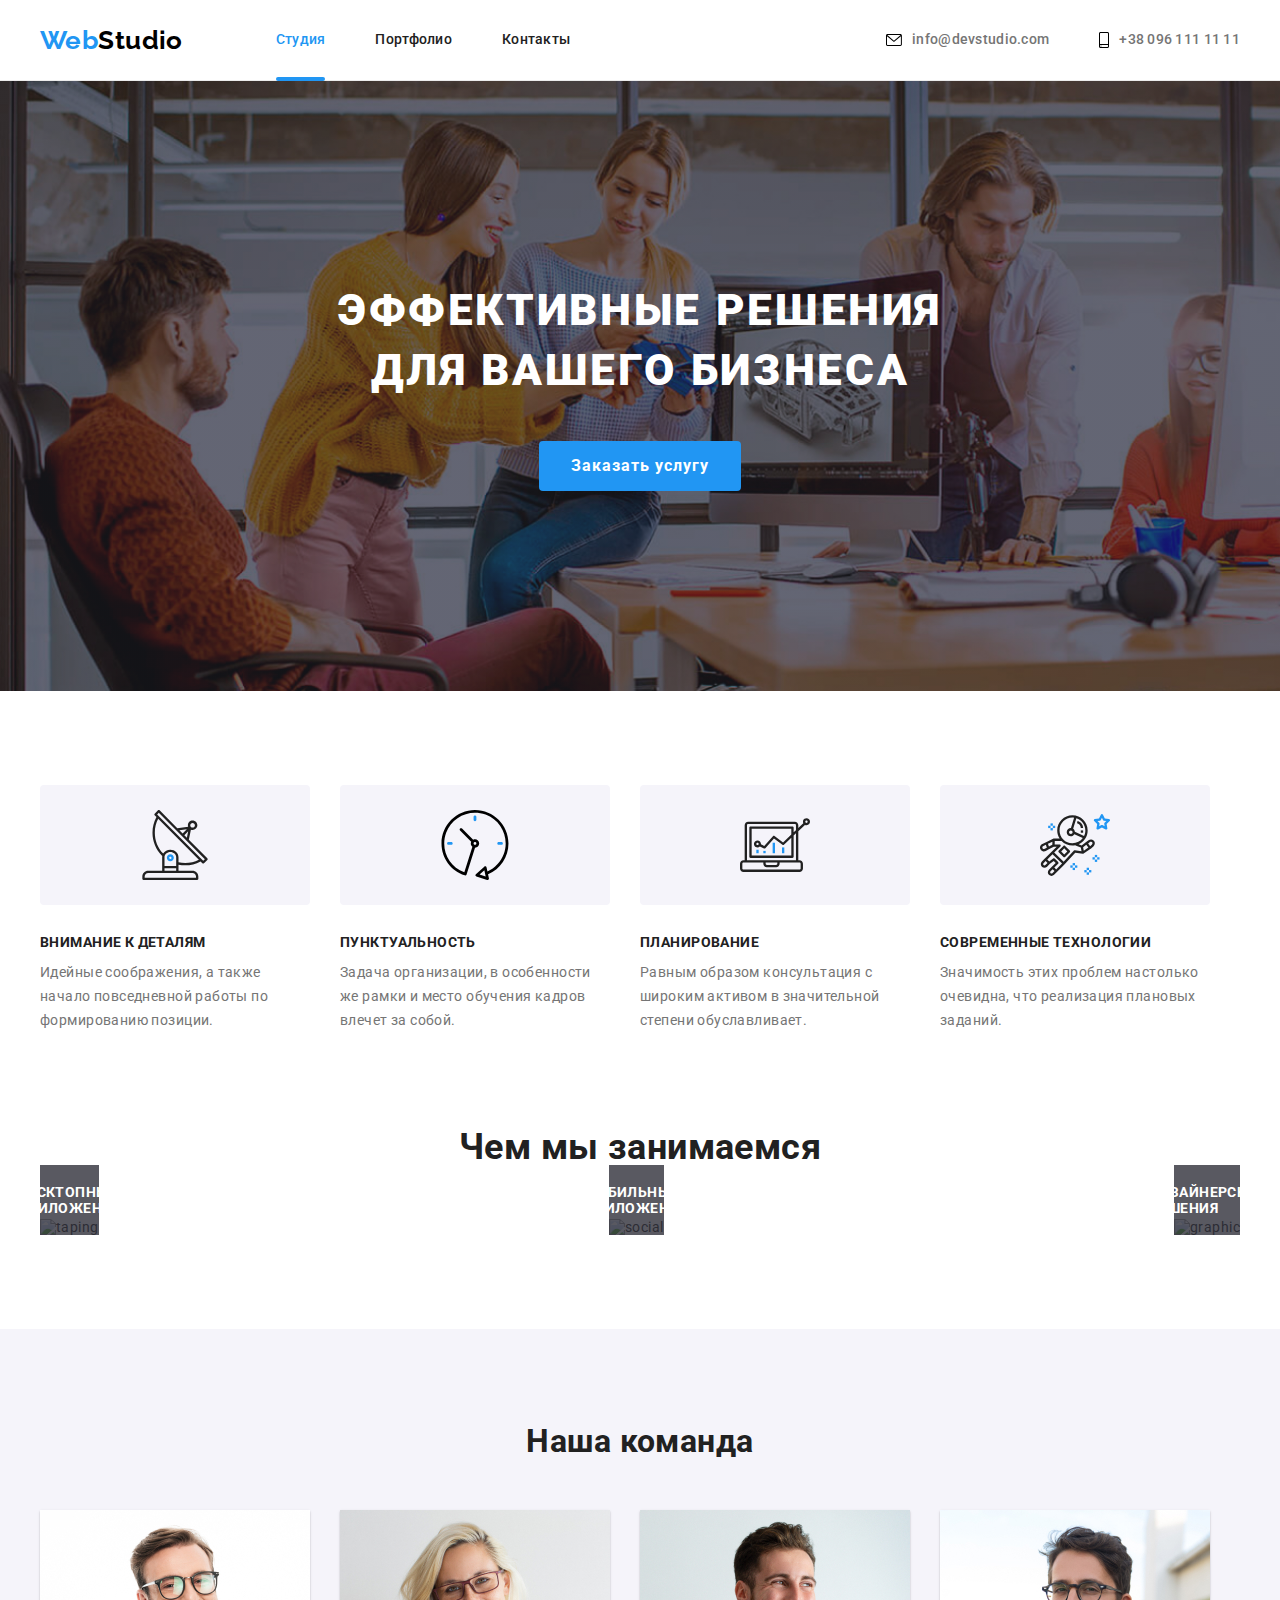
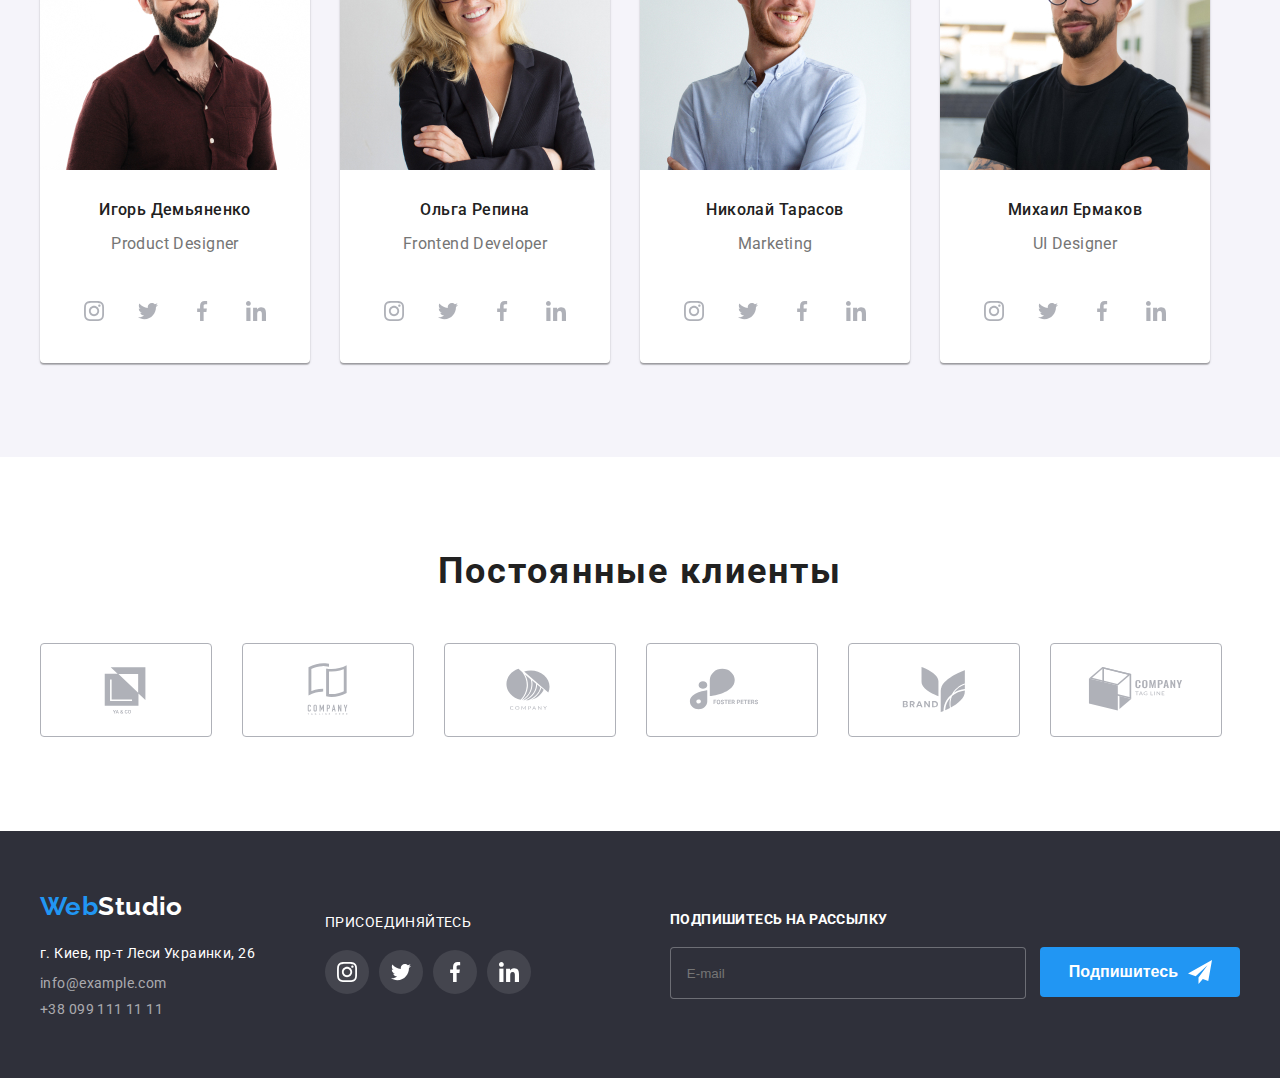
==== commit c256879a: "12" ====
--- a/index.html
+++ b/index.html
@@ -271,7 +271,13 @@
             </ul>
           </li>
           <li class="team__item">
-            <img class="team__image" lang="en" src="./images/woman.jpg" alt="woman" width="270" />
+            <img 
+            srcset="./images/woman-2-270.jpg 1x, ./images/woman-2-540.jpg 2x"
+            src="./images/man-1-270.jpg" 
+            alt="man_in_brown_shirt" 
+            width="270"
+            class="team__image" 
+            lang="en">
             <h3 class="team__name">Ольга Репина</h3>
             <p class="team__position">Frontend Developer</p>
               <ul class="soc-list">
@@ -306,7 +312,13 @@
               </ul>
           </li>
           <li class="team__item">
-            <img class="team__image" lang="en" src="./images/man-2.jpg" alt="man_in_white_shirt" width="270" />
+            <img 
+            srcset="./images/man-3-270.jpg 1x, ./images/man-3-540.jpg 2x"
+            src="./images/man-1-270.jpg" 
+            alt="man_in_brown_shirt" 
+            width="270"
+            class="team__image" 
+            lang="en">
             <h3 class="team__name">Николай Тарасов</h3>
             <p class="team__position">Marketing</p>
             <ul class="soc-list">
@@ -341,7 +353,13 @@
             </ul>
           </li>
           <li class="team__item">
-            <img class="team__image" lang="en" src="./images/man-3.jpg" alt="man_in_black_shirt" width="270" />
+            <img 
+            srcset="./images/man-4-270.jpg 1x, ./images/man-4-540.jpg 2x"
+            src="./images/man-1-270.jpg" 
+            alt="man_in_brown_shirt" 
+            width="270"
+            class="team__image" 
+            lang="en">
             <h3 class="team__name">Михаил Ермаков</h3>
             <p class="team__position">UI Designer</p>
             <ul class="soc-list">
--- a/css/main.min.css
+++ b/css/main.min.css
@@ -1,2 +1,2 @@
-body{margin:0;font-family:'Roboto', Raleway, sans-serif;background-color:#fff;letter-spacing:0.03em;font-size:14px;color:#212121}.container{padding-left:15px;padding-right:15px;margin-left:auto;margin-right:auto}@media screen and (min-width: 480px){.container{width:480px}}@media screen and (min-width: 768px){.container{width:768px}}@media screen and (min-width: 1200px){.container{width:1200px}}.visually-hiden{position:absolute;width:1px;height:1px;margin:-1px;border:0;padding:0;white-space:nowrap;-webkit-clip-path:inset(100%);clip-path:inset(100%);clip:rect(0 0 0 0);overflow:hidden}.site-nav__item,.studio__list,.soc-list{padding:0;margin:0;list-style-type:none}.header{border-bottom:1px solid #ececec}@media screen and (min-width: 768px){.main-nav{display:-webkit-box;display:-ms-flexbox;display:flex}}.main-nav-list{position:relative;display:-webkit-box;display:-ms-flexbox;display:flex;-webkit-box-align:center;-ms-flex-align:center;align-items:center}@media screen and (max-width: 767px){.main-nav-list{-webkit-box-pack:justify;-ms-flex-pack:justify;justify-content:space-between}}.header-list-contacts{color:#000}.site-nav{padding-left:0}@media screen and (min-width: 768px){.site-nav{display:-webkit-box;display:-ms-flexbox;display:flex;margin:0}}@media screen and (min-width: 768px){.site-nav__item:first-child{margin-left:88px}}@media screen and (min-width: 1200px){.site-nav__item:first-child{margin-left:93px}}.site-nav__item:not(:last-child){margin-right:50px}@media screen and (max-width: 767px){.mobile-version{display:none}}.header-link-now{position:relative;text-decoration:none;color:#2196f3;line-height:1.14;font-weight:500;letter-spacing:0.02em}@media screen and (min-width: 768px){.header-link-now{display:block;padding:32px 0 32px 0}}.header-link-now:active,.header-link-now:visited{text-decoration:none}@media screen and (min-width: 768px){.header-link-now::after{content:'';position:absolute;display:block;bottom:-1px;width:100%;height:4px;border-radius:2px;background-color:#2196f3}}.header-navigation-link{color:#212121;line-height:1.14;font-weight:500;text-decoration:none;letter-spacing:0.02em;-webkit-transition:color 250ms cubic-bezier(0.4, 0, 0.2, 1);transition:color 250ms cubic-bezier(0.4, 0, 0.2, 1)}@media screen and (min-width: 768px){.header-navigation-link{display:block;padding:32px 0}}.header-navigation-link:active,.header-navigation-link:visited{text-decoration:none}.header-navigation-link:hover,.header-navigation-link:focus{color:#2196f3}.auth-nav{display:-webkit-box;display:-ms-flexbox;display:flex;-webkit-box-align:center;-ms-flex-align:center;align-items:center;-webkit-box-pack:center;-ms-flex-pack:center;justify-content:center;margin:0;padding-left:0;margin-left:auto;list-style-type:none}@media screen and (max-width: 767px){.auth-nav{display:none}}@media screen and (max-width: 1199px){.auth-nav{-webkit-box-orient:vertical;-webkit-box-direction:normal;-ms-flex-direction:column;flex-direction:column;-webkit-box-align:start;-ms-flex-align:start;align-items:flex-start}}@media screen and (min-width: 1200px){.auth-nav .item:not(:first-child){margin-left:50px}}@media screen and (max-width: 1199px){.auth-nav .item:not(:last-child){margin-bottom:10px}}.header-contacts{display:-webkit-box;display:-ms-flexbox;display:flex;-webkit-box-align:center;-ms-flex-align:center;align-items:center;-webkit-box-pack:center;-ms-flex-pack:center;justify-content:center;line-height:1.14;font-weight:500;font-style:normal;letter-spacing:0.02em;color:#757575;text-decoration:none;-webkit-transition:color 250ms cubic-bezier(0.4, 0, 0.2, 1),fill 250ms cubic-bezier(0.4, 0, 0.2, 1);transition:color 250ms cubic-bezier(0.4, 0, 0.2, 1),fill 250ms cubic-bezier(0.4, 0, 0.2, 1)}.header-contacts:active,.header-contacts:visited{text-decoration:none}.header-contacts:hover{color:#2196f3;fill:currentColor}@media screen and (min-width: 1200px){.header-contacts{padding:32px 0}}.mail,.phone{margin-right:10px}.logo{color:#2196f3}.link-logo{font-family:'Raleway';font-size:26px;line-height:1.19;font-weight:700;color:#000;text-decoration:none}.link-logo:hover,.link-logo:active{text-decoration:none}@media screen and (max-width: 768px){.link-logo{display:block;padding:16px 0 16px 15px}}.hero{background-image:-webkit-gradient(linear, left top, right top, from(rgba(47,48,58,0.4)), to(rgba(47,48,58,0.4))),url(../images/hero-1600.jpg);background-image:linear-gradient(to right, rgba(47,48,58,0.4), rgba(47,48,58,0.4)),url(../images/hero-1600.jpg);background-repeat:no-repeat;background-size:cover;background-color:#2F303A;text-align:center;margin:0 auto}@media screen and (max-width: 1199px){.hero{padding-top:118px;padding-bottom:118px}}@media screen and (min-width: 1200px){.hero{padding-top:200px;padding-bottom:200px;max-width:1600px}}.hero-title{text-align:center;margin:0 auto;text-transform:uppercase;font-weight:900;color:#fff;letter-spacing:0.06em}@media screen and (max-width: 1199px){.hero-title{max-width:360px;font-size:26px;line-height:1.61;margin-bottom:30px}}@media screen and (min-width: 1200px){.hero-title{max-width:696px;font-size:44px;line-height:1.36;margin-bottom:40px}}.hero-button{text-align:center;border:0;border-radius:4px;background-color:#2196f3;color:#fff;padding:10px 32px;font-family:'Roboto';font-size:16px;line-height:1.9;font-weight:700;letter-spacing:0.06em;cursor:pointer}@media screen and (max-width: 1199px){.info{padding-top:60px;padding-bottom:60px}}@media screen and (min-width: 1200px){.info{padding-top:94px;padding-bottom:94px}}.info__list{display:-webkit-box;display:-ms-flexbox;display:flex;list-style-type:none;padding-left:0;margin:0}@media screen and (max-width: 767px){.info__list{-webkit-box-orient:vertical;-webkit-box-direction:normal;-ms-flex-direction:column;flex-direction:column}}@media screen and (min-width: 768px){.info__list{-ms-flex-wrap:wrap;flex-wrap:wrap}}@media screen and (max-width: 767px){.info__item:not(:last-child){margin-bottom:30px}}@media screen and (min-width: 768px) and (max-width: 1199px){.info__item:nth-child(2n+1){margin-right:30px}}@media screen and (min-width: 768px){.info__item{max-width:354px}}@media screen and (min-width: 1200px){.info__item{max-width:270px}}@media screen and (min-width: 1200px){.info__item:not(:first-child){margin-left:30px}}.info-picture{height:120px;display:-webkit-box;display:-ms-flexbox;display:flex;-webkit-box-align:center;-ms-flex-align:center;align-items:center;-webkit-box-pack:center;-ms-flex-pack:center;justify-content:center;background-color:#f5f4fa;border-radius:4px}@media screen and (min-width: 480px){.info-picture{width:450px}}@media screen and (min-width: 768px){.info-picture{width:354px}}@media screen and (min-width: 1200px){.info-picture{width:270px}}.info__point{text-transform:uppercase;font-size:14px;font-weight:700;line-height:1.14;margin:30px 0 10px 0}@media screen and (max-width: 767px){.info__point{text-align:center}}.info__description{margin:0;line-height:1.71;color:#757575}.studio{padding-bottom:94px}@media screen and (max-width: 1199px){.studio{display:none}}.studio__title{margin:0;text-align:center;margin-bottom:50px;font-size:36px;line-height:1.16;font-weight:700}.studio__list{margin:0;display:-webkit-box;display:-ms-flexbox;display:flex;padding-left:0;-webkit-box-pack:justify;-ms-flex-pack:justify;justify-content:space-between}.job-card{position:relative}.job-card__image{display:block;width:100%;height:auto}.job-card__title{font-weight:700;font-size:14px;padding-top:27px;margin:0;padding-top:0;color:#fff;text-transform:uppercase}.job-card__overlay{position:absolute;display:-webkit-box;display:-ms-flexbox;display:flex;-webkit-box-pack:center;-ms-flex-pack:center;justify-content:center;-webkit-box-align:center;-ms-flex-align:center;align-items:center;width:100%;height:70px;bottom:0;left:0;background-color:rgba(48,48,58,0.8)}.team{background-color:#f5f4fa}@media screen and (min-width: 480px) and (max-width: 767px){.team{padding-top:60px;padding-bottom:60px;width:510px}}@media screen and (min-width: 768px) and (max-width: 1199px){.team{width:798px;padding-top:60px;padding-bottom:60px}}@media screen and (min-width: 1200px){.team{padding-top:94px;padding-bottom:94px}}.team__title{text-align:center;margin:0;font-weight:700}@media screen and (max-width: 1199px){.team__title{font-size:28px;line-height:1.14;margin-bottom:30px}}@media screen and (min-width: 1200px){.team__title{font-size:32px;line-height:1.16;margin-bottom:50px}}.team__list{margin:0;padding-left:0;list-style-type:none;display:-webkit-box;display:-ms-flexbox;display:flex}@media screen and (max-width: 479px){.team__list{width:auto}}@media screen and (max-width: 767px){.team__list{-webkit-box-orient:vertical;-webkit-box-direction:normal;-ms-flex-direction:column;flex-direction:column}}@media screen and (min-width: 768px) and (max-width: 1199px){.team__list{-ms-flex-wrap:wrap;flex-wrap:wrap}}.team__item{background-color:#fff;-webkit-box-shadow:0px 1px 3px rgba(0,0,0,0.12),0px 1px 1px rgba(0,0,0,0.14),0px 2px 1px rgba(0,0,0,0.2);box-shadow:0px 1px 3px rgba(0,0,0,0.12),0px 1px 1px rgba(0,0,0,0.14),0px 2px 1px rgba(0,0,0,0.2);border-radius:0px 0px 4px 4px}@media screen and (min-width: 480px) and (max-width: 767px){.team__item:not(:last-child){margin-bottom:30px}}@media screen and (min-width: 768px) and (max-width: 1199px){.team__item:nth-child(2n+1){margin-right:30px}}@media screen and (min-width: 768px) and (max-width: 1199px){.team__item:nth-child(-n+2){margin-bottom:30px}}@media screen and (min-width: 1200px){.team__item:not(:first-child){margin-left:30px}}.team__image{display:block;height:auto}@media screen and (max-width: 767px){.team__image{width:100%}}@media screen and (min-width: 768px){.team__image{width:354px}}@media screen and (min-width: 1200px){.team__image{width:270px}}.team__name{margin:0;padding-top:30px;padding-bottom:10px;text-align:center;font-weight:500;font-size:16px;line-height:1.19}.team__position{margin:0;padding-bottom:30px;text-align:center;font-size:16px;line-height:1.9;color:#757575}.soc-list{-webkit-box-shadow:0;box-shadow:0;display:-webkit-box;display:-ms-flexbox;display:flex;-webkit-box-align:center;-ms-flex-align:center;align-items:center;-webkit-box-pack:center;-ms-flex-pack:center;justify-content:center;margin-bottom:30px}.soc-list__item:not(:first-child){margin-left:10px}.soc-list__link{height:44px;width:44px;background-color:#fff;border-radius:50%;display:-webkit-box;display:-ms-flexbox;display:flex;-webkit-box-align:center;-ms-flex-align:center;align-items:center;-webkit-box-pack:center;-ms-flex-pack:center;justify-content:center;fill:#afb1b8;-webkit-transition:background-color 250ms cubic-bezier(0.4, 0, 0.2, 1),fill 250ms cubic-bezier(0.4, 0, 0.2, 1);transition:background-color 250ms cubic-bezier(0.4, 0, 0.2, 1),fill 250ms cubic-bezier(0.4, 0, 0.2, 1)}.soc-list__link:hover{fill:#fff;background-color:#2196f3}@media screen and (max-width: 1199px){.clients{padding-top:60px;padding-bottom:60px}}@media screen and (min-width: 1200px){.clients{padding-top:94px;padding-bottom:94px}}.clients__title{margin:0;font-weight:700;letter-spacing:0.06em;text-align:center}@media screen and (max-width: 1199px){.clients__title{font-size:28px;line-height:1.14;margin-bottom:30px}}@media screen and (min-width: 1200px){.clients__title{font-size:36px;line-height:1.16;margin-bottom:50px}}.clients-list{display:-webkit-box;display:-ms-flexbox;display:flex;list-style-type:none;margin:0;padding-left:0}@media screen and (max-width: 767px){.clients-list{-ms-flex-wrap:wrap;flex-wrap:wrap;-webkit-box-pack:center;-ms-flex-pack:center;justify-content:center}}@media screen and (max-width: 1199px){.clients-list{-ms-flex-wrap:wrap;flex-wrap:wrap}}.clients-list__item{background-color:#fff}@media screen and (max-width: 767px){.clients-list__item{width:calc((100% - 2 * 30px) /2);margin-left:15px;margin-right:15px}}@media screen and (max-width: 767px){.clients-list__item:nth-child(-n+4){margin-bottom:30px}}@media screen and (min-width: 768px) and (max-width: 1199px){.clients-list__item:nth-child(-n+3){margin-bottom:30px}}@media screen and (min-width: 768px) and (max-width: 1199px){.clients-list__item{width:calc((100% - 3 * 30px) / 3);margin-left:15px;margin-right:15px}}@media screen and (min-width: 1200px){.clients-list__item:not(:first-child){margin-left:30px}}.clients-list__link{display:-webkit-box;display:-ms-flexbox;display:flex;-webkit-box-align:center;-ms-flex-align:center;align-items:center;-webkit-box-pack:center;-ms-flex-pack:center;justify-content:center;border:1px solid #afb1b8;border-radius:4px;-webkit-transition:border-color 250ms cubic-bezier(0.4, 0, 0.2, 1);transition:border-color 250ms cubic-bezier(0.4, 0, 0.2, 1);height:92px}.clients-list__link:hover{border-color:#2196f3}.clients-list__link:hover .clients-list__logo{fill:#2196f3}@media screen and (min-width: 1200px){.clients-list__link{width:170px}}.clients-list__logo{fill:#afb1b8;-webkit-transition:fill 250ms cubic-bezier(0.4, 0, 0.2, 1);transition:fill 250ms cubic-bezier(0.4, 0, 0.2, 1)}.footer{padding-top:60px;padding-bottom:60px;background-color:#2F303A}@media screen and (max-width: 767px){.footer{text-align:center}}.footer .container{display:-webkit-box;display:-ms-flexbox;display:flex}@media screen and (max-width: 767px){.footer .container{-webkit-box-orient:vertical;-webkit-box-direction:normal;-ms-flex-direction:column;flex-direction:column}}@media screen and (min-width: 768px){.footer .container{-ms-flex-wrap:wrap;flex-wrap:wrap}}@media screen and (min-width: 1200px){.footer .container{-webkit-box-pack:center;-ms-flex-pack:center;justify-content:center;-webkit-box-align:center;-ms-flex-align:center;align-items:center}}.footer-address-list{margin:0;padding:0;list-style:none}@media screen and (max-width: 1199px){.footer-address-list{display:-webkit-box;display:-ms-flexbox;display:flex;-webkit-box-orient:vertical;-webkit-box-direction:normal;-ms-flex-direction:column;flex-direction:column;-webkit-box-align:center;-ms-flex-align:center;align-items:center}}@media screen and (max-width: 1199px){.footer-address-list .item:not(:last-child){margin-bottom:8px}}@media screen and (min-width: 1200px){.footer-address-list .item:not(:last-child){margin-bottom:9px}}.footer-contacts{line-height:1.14;font-style:normal;color:rgba(255,255,255,0.6);text-decoration:none;-webkit-transition:color 250ms cubic-bezier(0.4, 0, 0.2, 1);transition:color 250ms cubic-bezier(0.4, 0, 0.2, 1)}.footer-contacts:visited,.footer-contacts:active{text-decoration:none}.footer-contacts:hover{color:#2196f3}.footer-city{line-height:1.71;font-style:normal;color:#fff}@media screen and (max-width: 767px){.join{margin-bottom:60px}}@media screen and (min-width: 768px) and (max-width: 1199px){.join{text-align:center;margin-left:165px}}@media screen and (min-width: 1200px){.join{margin-left:70px}}.join-title{text-transform:uppercase;margin-bottom:20px;color:#fff;margin-top:0}@media screen and (max-width: 767px){.join-title{text-align:center}}@media screen and (max-width: 767px){.foot{margin-bottom:60px}}@media screen and (min-width: 768px) and (max-width: 1199px){.foot{display:-webkit-box;display:-ms-flexbox;display:flex;-webkit-box-orient:vertical;-webkit-box-direction:normal;-ms-flex-direction:column;flex-direction:column;-webkit-box-align:center;-ms-flex-align:center;align-items:center;margin-left:76px}}.foot-soc{width:44px;height:44px;background-color:rgba(255,255,255,0.1);border-radius:50%;display:-webkit-box;display:-ms-flexbox;display:flex;-webkit-box-align:center;-ms-flex-align:center;align-items:center;-webkit-box-pack:center;-ms-flex-pack:center;justify-content:center;fill:#fff;-webkit-transition:background-color 250ms cubic-bezier(0.4, 0, 0.2, 1);transition:background-color 250ms cubic-bezier(0.4, 0, 0.2, 1)}.foot-soc:hover{background-color:#2196f3}.foot-soc-list{display:-webkit-box;display:-ms-flexbox;display:flex;-webkit-box-align:center;-ms-flex-align:center;align-items:center;-webkit-box-pack:center;-ms-flex-pack:center;justify-content:center;list-style-type:none;margin:0;padding-left:0}.foot-soc-list .item+.item{margin-left:10px}@media screen and (max-width: 767px){.mailing{text-align:center}}@media screen and (min-width: 768px) and (max-width: 1199px){.mailing{text-align:center;margin-left:166px;margin-top:60px}}@media screen and (min-width: 1200px){.mailing{margin-left:auto}}.footer-form-title{font-size:14px;font-weight:700;margin:0 0 20px 0;color:#fff;text-transform:uppercase}.footer-form{display:-webkit-box;display:-ms-flexbox;display:flex}@media screen and (max-width: 767px){.footer-form{-webkit-box-orient:vertical;-webkit-box-direction:normal;-ms-flex-direction:column;flex-direction:column;-webkit-box-align:center;-ms-flex-align:center;align-items:center}}@media screen and (min-width: 768px) and (max-width: 1199px){.footer-form{-webkit-box-orient:vertical;-webkit-box-direction:normal;-ms-flex-direction:column;flex-direction:column;-webkit-box-align:center;-ms-flex-align:center;align-items:center}}@media screen and (min-width: 1200px){.footer-form{-webkit-box-pack:center;-ms-flex-pack:center;justify-content:center;-webkit-box-align:center;-ms-flex-align:center;align-items:center}}.footer-form-field{height:50px}@media screen and (max-width: 479px){.footer-form-field{width:100%;margin-bottom:20px}}@media screen and (min-width: 480px) and (max-width: 1199px){.footer-form-field{width:465px;margin-bottom:20px}}@media screen and (min-width: 1200px){.footer-form-field{width:358px}}.footer-email{outline:none;border:1px solid rgba(255,255,255,0.3);background-color:#2F303A;border-radius:4px;width:90%;height:100%;line-height:1.25;color:#fff;padding-left:16px;padding-right:16px;padding-top:0;padding-bottom:0}.footer-button{display:-webkit-box;display:-ms-flexbox;display:flex;-webkit-box-pack:center;-ms-flex-pack:center;justify-content:center;-webkit-box-align:center;-ms-flex-align:center;align-items:center;cursor:pointer;padding:0;border:0;background-color:#2196f3;border-radius:4px;color:#fff;line-height:1.875;font-weight:700;font-size:16px;padding:10px 28px 10px 29px}@media screen and (min-width: 1200px){.footer-button{margin-left:12px}}.footer-button-img{margin-left:10px}.footer-link-logo{display:block;margin-bottom:20px;font-family:'Raleway';font-weight:700;color:#fff;text-decoration:none}@media screen and (max-width: 1199px){.footer-link-logo{font-size:24px;line-height:1.375}}@media screen and (min-width: 1200px){.footer-link-logo{font-size:26px;line-height:1.19}}.footer-link-logo:hover,.footer-link-logo:active{text-decoration:none}@media screen and (max-width: 1199px){.filter-section{padding-top:60px;padding-bottom:60px}}@media screen and (min-width: 1200px){.filter-section{padding-top:94px;padding-bottom:94px}}.filter{display:-webkit-box;display:-ms-flexbox;display:flex;margin:0;padding-left:0;list-style-type:none}@media screen and (max-width: 767px){.filter{-ms-flex-wrap:wrap;flex-wrap:wrap;margin-bottom:30px}}@media screen and (min-width: 768px) and (max-width: 1199px){.filter{-webkit-box-pack:center;-ms-flex-pack:center;justify-content:center;margin-bottom:40px}}@media screen and (min-width: 1200px){.filter{-webkit-box-pack:center;-ms-flex-pack:center;justify-content:center;margin-bottom:50px}}@media screen and (min-width: 480px) and (max-width: 767px){.filter__item:nth-child(3){margin-right:50px}}@media screen and (max-width: 767px){.filter__item:nth-child(n+3){margin-bottom:15px}}.filter__item:not(:first-child){margin-left:8px}.filter__button{padding:6px 22px;cursor:pointer;font-family:'Roboto';font-size:16px;font-weight:500;line-height:1.6;border-radius:4px;border:0;-webkit-transition:background-color 250ms cubic-bezier(0.4, 0, 0.2, 1),color 250ms cubic-bezier(0.4, 0, 0.2, 1),-webkit-box-shadow 250ms cubic-bezier(0.4, 0, 0.2, 1);transition:background-color 250ms cubic-bezier(0.4, 0, 0.2, 1),color 250ms cubic-bezier(0.4, 0, 0.2, 1),-webkit-box-shadow 250ms cubic-bezier(0.4, 0, 0.2, 1);transition:box-shadow 250ms cubic-bezier(0.4, 0, 0.2, 1),background-color 250ms cubic-bezier(0.4, 0, 0.2, 1),color 250ms cubic-bezier(0.4, 0, 0.2, 1);transition:box-shadow 250ms cubic-bezier(0.4, 0, 0.2, 1),background-color 250ms cubic-bezier(0.4, 0, 0.2, 1),color 250ms cubic-bezier(0.4, 0, 0.2, 1),-webkit-box-shadow 250ms cubic-bezier(0.4, 0, 0.2, 1)}.filter__button:hover,.filter__button:focus{background-color:#2196f3;color:#fff;-webkit-box-shadow:0px 3px 1px rgba(0,0,0,0.1),0px 1px 2px rgba(0,0,0,0.08),0px 2px 2px rgba(0,0,0,0.12);box-shadow:0px 3px 1px rgba(0,0,0,0.1),0px 1px 2px rgba(0,0,0,0.08),0px 2px 2px rgba(0,0,0,0.12)}.projects{display:-webkit-box;display:-ms-flexbox;display:flex;margin:0;padding-left:0}@media screen and (max-width: 767px){.projects{-webkit-box-orient:vertical;-webkit-box-direction:normal;-ms-flex-direction:column;flex-direction:column}}@media screen and (min-width: 768px){.projects{-webkit-box-align:center;-ms-flex-align:center;align-items:center;-webkit-box-pack:center;-ms-flex-pack:center;justify-content:center;-ms-flex-wrap:wrap;flex-wrap:wrap}}.projects__item{list-style-type:none;border-bottom:1px solid #eeeeee}@media screen and (max-width: 1199px){.projects__item:not(:last-child){margin-bottom:30px}}@media screen and (min-width: 768px) and (max-width: 1199px){.projects__item:nth-child(2n+1){margin-right:30px}}@media screen and (min-width: 1200px){.projects__item{margin-right:30px}}@media screen and (min-width: 1200px){.projects__item:nth-child(-n+6){margin-bottom:30px}}.market{display:block;width:100%;height:100%;color:#212121;text-decoration:none;-webkit-transition:-webkit-box-shadow 250ms cubic-bezier(0.4, 0, 0.2, 1);transition:-webkit-box-shadow 250ms cubic-bezier(0.4, 0, 0.2, 1);transition:box-shadow 250ms cubic-bezier(0.4, 0, 0.2, 1);transition:box-shadow 250ms cubic-bezier(0.4, 0, 0.2, 1), -webkit-box-shadow 250ms cubic-bezier(0.4, 0, 0.2, 1)}.market:active,.market:visited{text-decoration:none}.market:hover{-webkit-box-shadow:0px 1px 1px rgba(0,0,0,0.12),0px 4px 4px rgba(0,0,0,0.06),1px 4px 6px rgba(0,0,0,0.16);box-shadow:0px 1px 1px rgba(0,0,0,0.12),0px 4px 4px rgba(0,0,0,0.06),1px 4px 6px rgba(0,0,0,0.16);-webkit-transform:translateX(0);transform:translateX(0)}.market:hover .card__overlay{-webkit-transform:translate(0);transform:translate(0)}.market__image{display:block;width:100%;height:100%}@media screen and (min-width: 768px){.market__image{width:354px}}.market__list{padding:20px 24px}.market__title{margin:0 0 4px 0;font-size:18px;line-height:2;font-weight:700;letter-spacing:0.06em}@media screen and (min-width: 768px) and (max-width: 1199px){.market__title{max-width:354px}}.market__description{margin:0;color:#757575;font-size:16;line-height:1.9;letter-spacing:0.03em}.card{position:relative;width:100%;height:294px;overflow:hidden}.card__overlay{position:absolute;top:1px;height:294px;background-color:rgba(33,150,243,0.9);-webkit-transform:translatey(100%);transform:translatey(100%);-webkit-transition:-webkit-transform 250ms cubic-bezier(0.4, 0, 0.2, 1);transition:-webkit-transform 250ms cubic-bezier(0.4, 0, 0.2, 1);transition:transform 250ms cubic-bezier(0.4, 0, 0.2, 1);transition:transform 250ms cubic-bezier(0.4, 0, 0.2, 1), -webkit-transform 250ms cubic-bezier(0.4, 0, 0.2, 1)}@media screen and (min-width: 768px) and (max-width: 1199px){.card__overlay{max-width:354px}}@media screen and (min-width: 1200px){.card__overlay{max-width:370px}}.card__title{font-size:18px;line-height:1.55;margin:0;padding:63px 24px;color:#fff}.menu{display:none;position:fixed;top:0;left:-20px;width:100%;height:100%;background-color:#fff;padding:20px;-webkit-box-shadow:0px 4px 8px rgba(0,0,0,0.04),0px 2px 4px rgba(0,0,0,0.08),0px 1px 3px rgba(0,0,0,0.16);box-shadow:0px 4px 8px rgba(0,0,0,0.04),0px 2px 4px rgba(0,0,0,0.08),0px 1px 3px rgba(0,0,0,0.16)}@media screen and (max-width: 767px){.menu{display:none}}@media screen and (min-width: 768px){.menu{display:none}}.menu.is-open{display:block}.menu-button{display:inline-block;margin:0;padding:0;border:0;background-color:transparent;z-index:999}@media screen and (min-width: 768px){.menu-button{display:none}}.menu-button .icon-cross{display:none}.menu-button.is-open .icon-cross{display:block}.menu-button.is-open .icon-menu{display:none}.menu-nav{list-style:none;padding-left:0;margin:0;margin-left:40px}.menu-nav__link{color:#212121;line-height:1.15;font-size:40px;font-weight:500;text-decoration:none;letter-spacing:0.02em;-webkit-transition:color 250ms cubic-bezier(0.4, 0, 0.2, 1);transition:color 250ms cubic-bezier(0.4, 0, 0.2, 1)}.menu-nav__link:active,.menu-nav__link:visited{text-decoration:none}.menu-nav__link:hover,.menu-nav__link:focus{color:#2196f3}.menu-nav__active{font-size:40px;line-height:1.15;font-weight:500;text-decoration:none;color:#2196f3}.menu-nav__item:not(:last-child){margin-bottom:32px}.menu-auth{padding-left:0;margin:0;list-style-type:none;margin-top:302px;margin-left:40px}.menu-auth__item{margin-bottom:32px}.menu-auth__link{color:#757575;line-height:1.15;font-size:24px;font-weight:500;text-decoration:none;letter-spacing:0.02em;-webkit-transition:color 250ms cubic-bezier(0.4, 0, 0.2, 1);transition:color 250ms cubic-bezier(0.4, 0, 0.2, 1)}.menu-auth__link:active,.menu-auth__link:visited{text-decoration:none}.menu-auth__link:hover,.menu-auth__link:focus{color:#2196f3}.menu-soc{display:-webkit-box;display:-ms-flexbox;display:flex;list-style-type:none;margin:0;padding-left:0;padding-top:32px;padding-bottom:48px;margin-left:40px}.menu-soc__item{padding-right:10px}.menu-soc__item:not(:last-child){border-right:1px solid rgba(33,33,33,0.2)}.menu-soc__item:not(:first-child){margin-left:10px}.menu-soc__link{-webkit-text-decoration:0;text-decoration:0;font-weight:500;font-size:18px;line-height:1.22;color:#2196f3}.backdrop{position:fixed;top:0;left:0;width:100%;height:100%;background-color:rgba(0,0,0,0.2);z-index:9999;-webkit-transition:opacity 250ms cubic-bezier(0.4, 0, 0.2, 1);transition:opacity 250ms cubic-bezier(0.4, 0, 0.2, 1)}.backdrop.is-hidden{opacity:0;pointer-events:none}.modal{position:absolute;top:50%;left:50%;z-index:1;-webkit-box-sizing:border-box;box-sizing:border-box;border-radius:4px;-webkit-transform:translate(-50%, -50%);transform:translate(-50%, -50%);-webkit-box-shadow:0px 2px 1px 0px rgba(0,0,0,0.2),0px 1px 1px 0px rgba(0,0,0,0.14),0px 1px 3px 0px rgba(0,0,0,0.12);box-shadow:0px 2px 1px 0px rgba(0,0,0,0.2),0px 1px 1px 0px rgba(0,0,0,0.14),0px 1px 3px 0px rgba(0,0,0,0.12);background-color:#fff;padding:40px;text-align:center}@media screen and (min-width: 480px) and (max-width: 1199px){.modal{width:450px;height:609px}}@media screen and (min-width: 1200px){.modal{width:528px;height:581px}}.modal-close{position:absolute;top:8px;right:8px;display:-webkit-box;display:-ms-flexbox;display:flex;-webkit-box-align:center;-ms-flex-align:center;align-items:center;-webkit-box-pack:center;-ms-flex-pack:center;justify-content:center;background-color:#fff;width:30px;height:30px;border-radius:50%;border:1px solid rgba(0,0,0,0.1);cursor:pointer}.form{display:block}.form__title{font-size:18px;font-weight:700;margin:0;margin-bottom:12px}.form__field{position:relative;margin-bottom:10px;display:-webkit-box;display:-ms-flexbox;display:flex;-webkit-box-orient:vertical;-webkit-box-direction:normal;-ms-flex-direction:column;flex-direction:column;-webkit-box-align:start;-ms-flex-align:start;align-items:flex-start}.form__label{color:#757575;font-size:12px;font-weight:400;margin-bottom:4px;line-height:1.16}.form__input{-webkit-box-sizing:border-box;box-sizing:border-box;display:block;outline:none;border:1px solid;border-color:rgba(33,33,33,0.2);border-radius:4px;-webkit-transition:border-color 250ms cubic-bezier(0.4, 0, 0.2, 1);transition:border-color 250ms cubic-bezier(0.4, 0, 0.2, 1);width:100%;margin:0;padding:11px 0 11px 40px}.form__input:focus{border-color:#2196f3}.form__input:focus+.form__img{fill:#2196f3}.form__img{position:absolute;top:28px;left:15px;-webkit-transition:fill 250ms cubic-bezier(0.4, 0, 0.2, 1);transition:fill 250ms cubic-bezier(0.4, 0, 0.2, 1)}.comment__field{display:-webkit-box;display:-ms-flexbox;display:flex;-ms-flex-wrap:wrap;flex-wrap:wrap;-webkit-box-orient:horizontal;-webkit-box-direction:normal;-ms-flex-direction:row;flex-direction:row;width:100%;height:100%;margin-bottom:20px}.comment__label{color:#757575;font-size:12px;font-weight:400;margin-bottom:4px;line-height:1.16}.comment__input{-webkit-box-sizing:border-box;box-sizing:border-box;outline:none;border:1px solid;border-color:rgba(33,33,33,0.2);border-radius:4px;width:100%;height:120px;margin:0;padding:12px 16px;resize:none;-webkit-transition:border-color 250ms cubic-bezier(0.4, 0, 0.2, 1);transition:border-color 250ms cubic-bezier(0.4, 0, 0.2, 1)}.comment__input:focus{border-color:#2196f3}.form-button{color:#fff;background-color:#2196f3;padding:10px 55px 10px 56px;border:0;border-radius:4px;margin-top:30px;font-size:16px;font-weight:700;line-height:1.875}.checkbox-label{display:-webkit-box;display:-ms-flexbox;display:flex;-webkit-box-align:center;-ms-flex-align:center;align-items:center;-webkit-box-pack:center;-ms-flex-pack:center;justify-content:center;-webkit-appearance:none;-moz-appearance:none;appearance:none;margin:0}.checkbox-label__input{-webkit-appearance:none;-moz-appearance:none;appearance:none;margin:0}.checkbox-label__input:checked+.checkbox-label__icon{background-color:#2196f3;background-image:url(../images/check.svg);background-size:contain;background-origin:border-box;background-position:center;border-color:#2196f3}.checkbox-label__icon{display:inline-block;width:16px;height:15px;border:2px solid #000;border-radius:4px}@media screen and (min-width: 480px){.checkbox-label__icon{margin-right:8px}}@media screen and (min-width: 1200px){.checkbox-label__icon{margin-right:10px}}.checkbox-label__title{color:#757575}@media screen and (max-width: 1199px){.checkbox-label__title{font-size:12px;font-weight:400;line-height:1.16;letter-spacing:0.03em;margin-right:2px}}@media screen and (min-width: 1200px){.checkbox-label__title{font-size:14px;font-weight:400;line-height:1.71;margin-right:5px}}@media screen and (max-width: 1199px){.checkbox-label__link{font-size:12px;font-weight:400;line-height:1.16;letter-spacing:0.03em}}@media screen and (min-width: 1200px){.checkbox-label__link{font-size:14px;line-height:1.71;font-weight:400}}
+body{margin:0;font-family:'Roboto', Raleway, sans-serif;background-color:#fff;letter-spacing:0.03em;font-size:14px;color:#212121}.container{padding-left:15px;padding-right:15px;margin-left:auto;margin-right:auto}@media screen and (min-width: 480px){.container{width:480px}}@media screen and (min-width: 768px){.container{width:768px}}@media screen and (min-width: 1200px){.container{width:1200px}}.visually-hiden{position:absolute;width:1px;height:1px;margin:-1px;border:0;padding:0;white-space:nowrap;-webkit-clip-path:inset(100%);clip-path:inset(100%);clip:rect(0 0 0 0);overflow:hidden}.site-nav__item,.studio__list,.soc-list{padding:0;margin:0;list-style-type:none}.header{border-bottom:1px solid #ececec}@media screen and (min-width: 768px){.main-nav{display:-webkit-box;display:-ms-flexbox;display:flex}}.main-nav-list{position:relative;display:-webkit-box;display:-ms-flexbox;display:flex;-webkit-box-align:center;-ms-flex-align:center;align-items:center}@media screen and (max-width: 767px){.main-nav-list{-webkit-box-pack:justify;-ms-flex-pack:justify;justify-content:space-between}}.header-list-contacts{color:#000}.site-nav{padding-left:0}@media screen and (min-width: 768px){.site-nav{display:-webkit-box;display:-ms-flexbox;display:flex;margin:0}}@media screen and (min-width: 768px){.site-nav__item:first-child{margin-left:88px}}@media screen and (min-width: 1200px){.site-nav__item:first-child{margin-left:93px}}.site-nav__item:not(:last-child){margin-right:50px}@media screen and (max-width: 767px){.mobile-version{display:none}}.header-link-now{position:relative;text-decoration:none;color:#2196f3;line-height:1.14;font-weight:500;letter-spacing:0.02em}@media screen and (min-width: 768px){.header-link-now{display:block;padding:32px 0 32px 0}}.header-link-now:active,.header-link-now:visited{text-decoration:none}@media screen and (min-width: 768px){.header-link-now::after{content:'';position:absolute;display:block;bottom:-1px;width:100%;height:4px;border-radius:2px;background-color:#2196f3}}.header-navigation-link{color:#212121;line-height:1.14;font-weight:500;text-decoration:none;letter-spacing:0.02em;-webkit-transition:color 250ms cubic-bezier(0.4, 0, 0.2, 1);transition:color 250ms cubic-bezier(0.4, 0, 0.2, 1)}@media screen and (min-width: 768px){.header-navigation-link{display:block;padding:32px 0}}.header-navigation-link:active,.header-navigation-link:visited{text-decoration:none}.header-navigation-link:hover,.header-navigation-link:focus{color:#2196f3}.auth-nav{display:-webkit-box;display:-ms-flexbox;display:flex;-webkit-box-align:center;-ms-flex-align:center;align-items:center;-webkit-box-pack:center;-ms-flex-pack:center;justify-content:center;margin:0;padding-left:0;margin-left:auto;list-style-type:none}@media screen and (max-width: 767px){.auth-nav{display:none}}@media screen and (max-width: 1199px){.auth-nav{-webkit-box-orient:vertical;-webkit-box-direction:normal;-ms-flex-direction:column;flex-direction:column;-webkit-box-align:start;-ms-flex-align:start;align-items:flex-start}}@media screen and (min-width: 1200px){.auth-nav .item:not(:first-child){margin-left:50px}}@media screen and (max-width: 1199px){.auth-nav .item:not(:last-child){margin-bottom:10px}}.header-contacts{display:-webkit-box;display:-ms-flexbox;display:flex;-webkit-box-align:center;-ms-flex-align:center;align-items:center;-webkit-box-pack:center;-ms-flex-pack:center;justify-content:center;line-height:1.14;font-weight:500;font-style:normal;letter-spacing:0.02em;color:#757575;text-decoration:none;-webkit-transition:color 250ms cubic-bezier(0.4, 0, 0.2, 1),fill 250ms cubic-bezier(0.4, 0, 0.2, 1);transition:color 250ms cubic-bezier(0.4, 0, 0.2, 1),fill 250ms cubic-bezier(0.4, 0, 0.2, 1)}.header-contacts:active,.header-contacts:visited{text-decoration:none}.header-contacts:hover{color:#2196f3;fill:currentColor}@media screen and (min-width: 1200px){.header-contacts{padding:32px 0}}.mail,.phone{margin-right:10px}.logo{color:#2196f3}.link-logo{font-family:'Raleway';font-size:26px;line-height:1.19;font-weight:700;color:#000;text-decoration:none}.link-logo:hover,.link-logo:active{text-decoration:none}@media screen and (max-width: 768px){.link-logo{display:block;padding:16px 0 16px 15px}}.hero{background-image:-webkit-gradient(linear, left top, right top, from(rgba(47,48,58,0.4)), to(rgba(47,48,58,0.4))),url(../images/hero-1600.jpg);background-image:linear-gradient(to right, rgba(47,48,58,0.4), rgba(47,48,58,0.4)),url(../images/hero-1600.jpg);background-repeat:no-repeat;background-size:cover;background-color:#2F303A;text-align:center;margin:0 auto}@media screen and (max-width: 1199px){.hero{padding-top:118px;padding-bottom:118px}}@media screen and (min-width: 1200px){.hero{padding-top:200px;padding-bottom:200px;max-width:1600px}}.hero-title{text-align:center;margin:0 auto;text-transform:uppercase;font-weight:900;color:#fff;letter-spacing:0.06em}@media screen and (max-width: 1199px){.hero-title{max-width:360px;font-size:26px;line-height:1.61;margin-bottom:30px}}@media screen and (min-width: 1200px){.hero-title{max-width:696px;font-size:44px;line-height:1.36;margin-bottom:40px}}.hero-button{text-align:center;border:0;border-radius:4px;background-color:#2196f3;color:#fff;padding:10px 32px;font-family:'Roboto';font-size:16px;line-height:1.9;font-weight:700;letter-spacing:0.06em;cursor:pointer}@media screen and (max-width: 1199px){.info{padding-top:60px;padding-bottom:60px}}@media screen and (min-width: 1200px){.info{padding-top:94px;padding-bottom:94px}}.info__list{display:-webkit-box;display:-ms-flexbox;display:flex;list-style-type:none;padding-left:0;margin:0}@media screen and (max-width: 767px){.info__list{-webkit-box-orient:vertical;-webkit-box-direction:normal;-ms-flex-direction:column;flex-direction:column}}@media screen and (min-width: 768px){.info__list{-ms-flex-wrap:wrap;flex-wrap:wrap}}@media screen and (max-width: 767px){.info__item:not(:last-child){margin-bottom:30px}}@media screen and (min-width: 768px) and (max-width: 1199px){.info__item:nth-child(2n+1){margin-right:30px}}@media screen and (min-width: 768px){.info__item{max-width:354px}}@media screen and (min-width: 1200px){.info__item{max-width:270px}}@media screen and (min-width: 1200px){.info__item:not(:first-child){margin-left:30px}}.info-picture{height:120px;display:-webkit-box;display:-ms-flexbox;display:flex;-webkit-box-align:center;-ms-flex-align:center;align-items:center;-webkit-box-pack:center;-ms-flex-pack:center;justify-content:center;background-color:#f5f4fa;border-radius:4px}@media screen and (min-width: 480px){.info-picture{width:450px}}@media screen and (min-width: 768px){.info-picture{width:354px}}@media screen and (min-width: 1200px){.info-picture{width:270px}}.info__point{text-transform:uppercase;font-size:14px;font-weight:700;line-height:1.14;margin:30px 0 10px 0}@media screen and (max-width: 767px){.info__point{text-align:center}}.info__description{margin:0;line-height:1.71;color:#757575}.studio{padding-bottom:94px}@media screen and (max-width: 1199px){.studio{display:none}}.studio__title{margin:0;text-align:center;margin-bottom:50px;font-size:36px;line-height:1.16;font-weight:700}.studio__list{margin:0;display:-webkit-box;display:-ms-flexbox;display:flex;padding-left:0;-webkit-box-pack:justify;-ms-flex-pack:justify;justify-content:space-between}.job-card{position:relative}.job-card__image{display:block;width:100%;height:auto}.job-card__title{font-weight:700;font-size:14px;padding-top:27px;margin:0;padding-top:0;color:#fff;text-transform:uppercase}.job-card__overlay{position:absolute;display:-webkit-box;display:-ms-flexbox;display:flex;-webkit-box-pack:center;-ms-flex-pack:center;justify-content:center;-webkit-box-align:center;-ms-flex-align:center;align-items:center;width:100%;height:70px;bottom:0;left:0;background-color:rgba(48,48,58,0.8)}.team{background-color:#f5f4fa}@media screen and (min-width: 480px) and (max-width: 767px){.team{padding-top:60px;padding-bottom:60px;width:510px}}@media screen and (min-width: 768px) and (max-width: 1199px){.team{width:798px;padding-top:60px;padding-bottom:60px}}@media screen and (min-width: 1200px){.team{padding-top:94px;padding-bottom:94px}}.team__title{text-align:center;margin:0;font-weight:700}@media screen and (max-width: 1199px){.team__title{font-size:28px;line-height:1.14;margin-bottom:30px}}@media screen and (min-width: 1200px){.team__title{font-size:32px;line-height:1.16;margin-bottom:50px}}.team__list{margin:0;padding-left:0;list-style-type:none;display:-webkit-box;display:-ms-flexbox;display:flex}@media screen and (max-width: 479px){.team__list{width:auto}}@media screen and (max-width: 767px){.team__list{-webkit-box-orient:vertical;-webkit-box-direction:normal;-ms-flex-direction:column;flex-direction:column}}@media screen and (min-width: 768px) and (max-width: 1199px){.team__list{-ms-flex-wrap:wrap;flex-wrap:wrap}}.team__item{background-color:#fff;-webkit-box-shadow:0px 1px 3px rgba(0,0,0,0.12),0px 1px 1px rgba(0,0,0,0.14),0px 2px 1px rgba(0,0,0,0.2);box-shadow:0px 1px 3px rgba(0,0,0,0.12),0px 1px 1px rgba(0,0,0,0.14),0px 2px 1px rgba(0,0,0,0.2);border-radius:0px 0px 4px 4px}@media screen and (max-width: 767px){.team__item:not(:last-child){margin-bottom:30px}}@media screen and (min-width: 768px) and (max-width: 1199px){.team__item:nth-child(2n+1){margin-right:30px}}@media screen and (min-width: 768px) and (max-width: 1199px){.team__item:nth-child(-n+2){margin-bottom:30px}}@media screen and (min-width: 1200px){.team__item:not(:first-child){margin-left:30px}}.team__image{display:block;height:auto}@media screen and (max-width: 767px){.team__image{width:100%}}@media screen and (min-width: 768px){.team__image{width:354px}}@media screen and (min-width: 1200px){.team__image{width:270px}}.team__name{margin:0;padding-top:30px;padding-bottom:10px;text-align:center;font-weight:500;font-size:16px;line-height:1.19}.team__position{margin:0;padding-bottom:30px;text-align:center;font-size:16px;line-height:1.9;color:#757575}.soc-list{-webkit-box-shadow:0;box-shadow:0;display:-webkit-box;display:-ms-flexbox;display:flex;-webkit-box-align:center;-ms-flex-align:center;align-items:center;-webkit-box-pack:center;-ms-flex-pack:center;justify-content:center;margin-bottom:30px}.soc-list__item:not(:first-child){margin-left:10px}.soc-list__link{height:44px;width:44px;background-color:#fff;border-radius:50%;display:-webkit-box;display:-ms-flexbox;display:flex;-webkit-box-align:center;-ms-flex-align:center;align-items:center;-webkit-box-pack:center;-ms-flex-pack:center;justify-content:center;fill:#afb1b8;-webkit-transition:background-color 250ms cubic-bezier(0.4, 0, 0.2, 1),fill 250ms cubic-bezier(0.4, 0, 0.2, 1);transition:background-color 250ms cubic-bezier(0.4, 0, 0.2, 1),fill 250ms cubic-bezier(0.4, 0, 0.2, 1)}.soc-list__link:hover{fill:#fff;background-color:#2196f3}@media screen and (max-width: 1199px){.clients{padding-top:60px;padding-bottom:60px}}@media screen and (min-width: 1200px){.clients{padding-top:94px;padding-bottom:94px}}.clients__title{margin:0;font-weight:700;letter-spacing:0.06em;text-align:center}@media screen and (max-width: 1199px){.clients__title{font-size:28px;line-height:1.14;margin-bottom:30px}}@media screen and (min-width: 1200px){.clients__title{font-size:36px;line-height:1.16;margin-bottom:50px}}.clients-list{display:-webkit-box;display:-ms-flexbox;display:flex;list-style-type:none;margin:0;padding-left:0}@media screen and (max-width: 767px){.clients-list{-ms-flex-wrap:wrap;flex-wrap:wrap;-webkit-box-pack:center;-ms-flex-pack:center;justify-content:center}}@media screen and (max-width: 1199px){.clients-list{-ms-flex-wrap:wrap;flex-wrap:wrap}}.clients-list__item{background-color:#fff}@media screen and (max-width: 767px){.clients-list__item{width:calc((100% - 2 * 30px) /2);margin-left:15px;margin-right:15px}}@media screen and (max-width: 767px){.clients-list__item:nth-child(-n+4){margin-bottom:30px}}@media screen and (min-width: 768px) and (max-width: 1199px){.clients-list__item:nth-child(-n+3){margin-bottom:30px}}@media screen and (min-width: 768px) and (max-width: 1199px){.clients-list__item{width:calc((100% - 3 * 30px) / 3);margin-left:15px;margin-right:15px}}@media screen and (min-width: 1200px){.clients-list__item:not(:first-child){margin-left:30px}}.clients-list__link{display:-webkit-box;display:-ms-flexbox;display:flex;-webkit-box-align:center;-ms-flex-align:center;align-items:center;-webkit-box-pack:center;-ms-flex-pack:center;justify-content:center;border:1px solid #afb1b8;border-radius:4px;-webkit-transition:border-color 250ms cubic-bezier(0.4, 0, 0.2, 1);transition:border-color 250ms cubic-bezier(0.4, 0, 0.2, 1);height:92px}.clients-list__link:hover{border-color:#2196f3}.clients-list__link:hover .clients-list__logo{fill:#2196f3}@media screen and (min-width: 1200px){.clients-list__link{width:170px}}.clients-list__logo{fill:#afb1b8;-webkit-transition:fill 250ms cubic-bezier(0.4, 0, 0.2, 1);transition:fill 250ms cubic-bezier(0.4, 0, 0.2, 1)}.footer{padding-top:60px;padding-bottom:60px;background-color:#2F303A}@media screen and (max-width: 767px){.footer{text-align:center}}.footer .container{display:-webkit-box;display:-ms-flexbox;display:flex}@media screen and (max-width: 767px){.footer .container{-webkit-box-orient:vertical;-webkit-box-direction:normal;-ms-flex-direction:column;flex-direction:column}}@media screen and (min-width: 768px){.footer .container{-ms-flex-wrap:wrap;flex-wrap:wrap}}@media screen and (min-width: 1200px){.footer .container{-webkit-box-pack:center;-ms-flex-pack:center;justify-content:center;-webkit-box-align:center;-ms-flex-align:center;align-items:center}}.footer-address-list{margin:0;padding:0;list-style:none}@media screen and (max-width: 1199px){.footer-address-list{display:-webkit-box;display:-ms-flexbox;display:flex;-webkit-box-orient:vertical;-webkit-box-direction:normal;-ms-flex-direction:column;flex-direction:column;-webkit-box-align:center;-ms-flex-align:center;align-items:center}}@media screen and (max-width: 1199px){.footer-address-list .item:not(:last-child){margin-bottom:8px}}@media screen and (min-width: 1200px){.footer-address-list .item:not(:last-child){margin-bottom:9px}}.footer-contacts{line-height:1.14;font-style:normal;color:rgba(255,255,255,0.6);text-decoration:none;-webkit-transition:color 250ms cubic-bezier(0.4, 0, 0.2, 1);transition:color 250ms cubic-bezier(0.4, 0, 0.2, 1)}.footer-contacts:visited,.footer-contacts:active{text-decoration:none}.footer-contacts:hover{color:#2196f3}.footer-city{line-height:1.71;font-style:normal;color:#fff}@media screen and (max-width: 767px){.join{margin-bottom:60px}}@media screen and (min-width: 768px) and (max-width: 1199px){.join{text-align:center;margin-left:165px}}@media screen and (min-width: 1200px){.join{margin-left:70px}}.join-title{text-transform:uppercase;margin-bottom:20px;color:#fff;margin-top:0}@media screen and (max-width: 767px){.join-title{text-align:center}}@media screen and (max-width: 767px){.foot{margin-bottom:60px}}@media screen and (min-width: 768px) and (max-width: 1199px){.foot{display:-webkit-box;display:-ms-flexbox;display:flex;-webkit-box-orient:vertical;-webkit-box-direction:normal;-ms-flex-direction:column;flex-direction:column;-webkit-box-align:center;-ms-flex-align:center;align-items:center;margin-left:76px}}.foot-soc{width:44px;height:44px;background-color:rgba(255,255,255,0.1);border-radius:50%;display:-webkit-box;display:-ms-flexbox;display:flex;-webkit-box-align:center;-ms-flex-align:center;align-items:center;-webkit-box-pack:center;-ms-flex-pack:center;justify-content:center;fill:#fff;-webkit-transition:background-color 250ms cubic-bezier(0.4, 0, 0.2, 1);transition:background-color 250ms cubic-bezier(0.4, 0, 0.2, 1)}.foot-soc:hover{background-color:#2196f3}.foot-soc-list{display:-webkit-box;display:-ms-flexbox;display:flex;-webkit-box-align:center;-ms-flex-align:center;align-items:center;-webkit-box-pack:center;-ms-flex-pack:center;justify-content:center;list-style-type:none;margin:0;padding-left:0}.foot-soc-list .item+.item{margin-left:10px}@media screen and (max-width: 767px){.mailing{text-align:center}}@media screen and (min-width: 768px) and (max-width: 1199px){.mailing{text-align:center;margin-left:166px;margin-top:60px}}@media screen and (min-width: 1200px){.mailing{margin-left:auto}}.footer-form-title{font-size:14px;font-weight:700;margin:0 0 20px 0;color:#fff;text-transform:uppercase}.footer-form{display:-webkit-box;display:-ms-flexbox;display:flex}@media screen and (max-width: 767px){.footer-form{-webkit-box-orient:vertical;-webkit-box-direction:normal;-ms-flex-direction:column;flex-direction:column;-webkit-box-align:center;-ms-flex-align:center;align-items:center}}@media screen and (min-width: 768px) and (max-width: 1199px){.footer-form{-webkit-box-orient:vertical;-webkit-box-direction:normal;-ms-flex-direction:column;flex-direction:column;-webkit-box-align:center;-ms-flex-align:center;align-items:center}}@media screen and (min-width: 1200px){.footer-form{-webkit-box-pack:center;-ms-flex-pack:center;justify-content:center;-webkit-box-align:center;-ms-flex-align:center;align-items:center}}.footer-form-field{height:50px}@media screen and (max-width: 479px){.footer-form-field{width:100%;margin-bottom:20px}}@media screen and (min-width: 480px) and (max-width: 1199px){.footer-form-field{width:465px;margin-bottom:20px}}@media screen and (min-width: 1200px){.footer-form-field{width:358px}}.footer-email{outline:none;border:1px solid rgba(255,255,255,0.3);background-color:#2F303A;border-radius:4px;width:90%;height:100%;line-height:1.25;color:#fff;padding-left:16px;padding-right:16px;padding-top:0;padding-bottom:0}.footer-button{display:-webkit-box;display:-ms-flexbox;display:flex;-webkit-box-pack:center;-ms-flex-pack:center;justify-content:center;-webkit-box-align:center;-ms-flex-align:center;align-items:center;cursor:pointer;padding:0;border:0;background-color:#2196f3;border-radius:4px;color:#fff;line-height:1.875;font-weight:700;font-size:16px;padding:10px 28px 10px 29px}@media screen and (min-width: 1200px){.footer-button{margin-left:12px}}.footer-button-img{margin-left:10px}.footer-link-logo{display:block;margin-bottom:20px;font-family:'Raleway';font-weight:700;color:#fff;text-decoration:none}@media screen and (max-width: 1199px){.footer-link-logo{font-size:24px;line-height:1.375}}@media screen and (min-width: 1200px){.footer-link-logo{font-size:26px;line-height:1.19}}.footer-link-logo:hover,.footer-link-logo:active{text-decoration:none}@media screen and (max-width: 1199px){.filter-section{padding-top:60px;padding-bottom:60px}}@media screen and (min-width: 1200px){.filter-section{padding-top:94px;padding-bottom:94px}}.filter{display:-webkit-box;display:-ms-flexbox;display:flex;margin:0;padding-left:0;list-style-type:none}@media screen and (max-width: 767px){.filter{-ms-flex-wrap:wrap;flex-wrap:wrap;margin-bottom:30px}}@media screen and (min-width: 768px) and (max-width: 1199px){.filter{-webkit-box-pack:center;-ms-flex-pack:center;justify-content:center;margin-bottom:40px}}@media screen and (min-width: 1200px){.filter{-webkit-box-pack:center;-ms-flex-pack:center;justify-content:center;margin-bottom:50px}}@media screen and (min-width: 480px) and (max-width: 767px){.filter__item:nth-child(3){margin-right:50px}}@media screen and (max-width: 767px){.filter__item:nth-child(n+3){margin-bottom:15px}}.filter__item:not(:first-child){margin-left:8px}.filter__button{padding:6px 22px;cursor:pointer;font-family:'Roboto';font-size:16px;font-weight:500;line-height:1.6;border-radius:4px;border:0;-webkit-transition:background-color 250ms cubic-bezier(0.4, 0, 0.2, 1),color 250ms cubic-bezier(0.4, 0, 0.2, 1),-webkit-box-shadow 250ms cubic-bezier(0.4, 0, 0.2, 1);transition:background-color 250ms cubic-bezier(0.4, 0, 0.2, 1),color 250ms cubic-bezier(0.4, 0, 0.2, 1),-webkit-box-shadow 250ms cubic-bezier(0.4, 0, 0.2, 1);transition:box-shadow 250ms cubic-bezier(0.4, 0, 0.2, 1),background-color 250ms cubic-bezier(0.4, 0, 0.2, 1),color 250ms cubic-bezier(0.4, 0, 0.2, 1);transition:box-shadow 250ms cubic-bezier(0.4, 0, 0.2, 1),background-color 250ms cubic-bezier(0.4, 0, 0.2, 1),color 250ms cubic-bezier(0.4, 0, 0.2, 1),-webkit-box-shadow 250ms cubic-bezier(0.4, 0, 0.2, 1)}.filter__button:hover,.filter__button:focus{background-color:#2196f3;color:#fff;-webkit-box-shadow:0px 3px 1px rgba(0,0,0,0.1),0px 1px 2px rgba(0,0,0,0.08),0px 2px 2px rgba(0,0,0,0.12);box-shadow:0px 3px 1px rgba(0,0,0,0.1),0px 1px 2px rgba(0,0,0,0.08),0px 2px 2px rgba(0,0,0,0.12)}.projects{display:-webkit-box;display:-ms-flexbox;display:flex;margin:0;padding-left:0}@media screen and (max-width: 767px){.projects{-webkit-box-orient:vertical;-webkit-box-direction:normal;-ms-flex-direction:column;flex-direction:column}}@media screen and (min-width: 768px){.projects{-webkit-box-align:center;-ms-flex-align:center;align-items:center;-webkit-box-pack:center;-ms-flex-pack:center;justify-content:center;-ms-flex-wrap:wrap;flex-wrap:wrap}}.projects__item{list-style-type:none;border-bottom:1px solid #eeeeee}@media screen and (max-width: 1199px){.projects__item:not(:last-child){margin-bottom:30px}}@media screen and (min-width: 768px) and (max-width: 1199px){.projects__item:nth-child(2n+1){margin-right:30px}}@media screen and (min-width: 1200px){.projects__item{margin-right:30px}}@media screen and (min-width: 1200px){.projects__item:nth-child(-n+6){margin-bottom:30px}}.market{display:block;width:100%;height:100%;color:#212121;text-decoration:none;-webkit-transition:-webkit-box-shadow 250ms cubic-bezier(0.4, 0, 0.2, 1);transition:-webkit-box-shadow 250ms cubic-bezier(0.4, 0, 0.2, 1);transition:box-shadow 250ms cubic-bezier(0.4, 0, 0.2, 1);transition:box-shadow 250ms cubic-bezier(0.4, 0, 0.2, 1), -webkit-box-shadow 250ms cubic-bezier(0.4, 0, 0.2, 1)}.market:active,.market:visited{text-decoration:none}.market:hover{-webkit-box-shadow:0px 1px 1px rgba(0,0,0,0.12),0px 4px 4px rgba(0,0,0,0.06),1px 4px 6px rgba(0,0,0,0.16);box-shadow:0px 1px 1px rgba(0,0,0,0.12),0px 4px 4px rgba(0,0,0,0.06),1px 4px 6px rgba(0,0,0,0.16);-webkit-transform:translateX(0);transform:translateX(0)}.market:hover .card__overlay{-webkit-transform:translate(0);transform:translate(0)}.market__image{display:block;width:100%;height:100%}@media screen and (min-width: 768px){.market__image{width:354px}}.market__list{padding:20px 24px}.market__title{margin:0 0 4px 0;font-size:18px;line-height:2;font-weight:700;letter-spacing:0.06em}@media screen and (min-width: 768px) and (max-width: 1199px){.market__title{max-width:354px}}.market__description{margin:0;color:#757575;font-size:16;line-height:1.9;letter-spacing:0.03em}.card{position:relative;width:100%;height:294px;overflow:hidden}.card__overlay{position:absolute;top:1px;height:294px;background-color:rgba(33,150,243,0.9);-webkit-transform:translatey(100%);transform:translatey(100%);-webkit-transition:-webkit-transform 250ms cubic-bezier(0.4, 0, 0.2, 1);transition:-webkit-transform 250ms cubic-bezier(0.4, 0, 0.2, 1);transition:transform 250ms cubic-bezier(0.4, 0, 0.2, 1);transition:transform 250ms cubic-bezier(0.4, 0, 0.2, 1), -webkit-transform 250ms cubic-bezier(0.4, 0, 0.2, 1)}@media screen and (min-width: 768px) and (max-width: 1199px){.card__overlay{max-width:354px}}@media screen and (min-width: 1200px){.card__overlay{max-width:370px}}.card__title{font-size:18px;line-height:1.55;margin:0;padding:63px 24px;color:#fff}.menu{display:none;position:fixed;top:0;left:-20px;width:100%;height:100%;background-color:#fff;padding:20px;-webkit-box-shadow:0px 4px 8px rgba(0,0,0,0.04),0px 2px 4px rgba(0,0,0,0.08),0px 1px 3px rgba(0,0,0,0.16);box-shadow:0px 4px 8px rgba(0,0,0,0.04),0px 2px 4px rgba(0,0,0,0.08),0px 1px 3px rgba(0,0,0,0.16)}@media screen and (max-width: 767px){.menu{display:none}}@media screen and (min-width: 768px){.menu{display:none}}.menu.is-open{display:block}.menu-button{display:inline-block;margin:0;padding:0;border:0;background-color:transparent;z-index:999}@media screen and (min-width: 768px){.menu-button{display:none}}.menu-button .icon-cross{display:none}.menu-button.is-open .icon-cross{display:block}.menu-button.is-open .icon-menu{display:none}.menu-nav{list-style:none;padding-left:0;margin:0;margin-left:40px}.menu-nav__link{color:#212121;line-height:1.15;font-size:40px;font-weight:500;text-decoration:none;letter-spacing:0.02em;-webkit-transition:color 250ms cubic-bezier(0.4, 0, 0.2, 1);transition:color 250ms cubic-bezier(0.4, 0, 0.2, 1)}.menu-nav__link:active,.menu-nav__link:visited{text-decoration:none}.menu-nav__link:hover,.menu-nav__link:focus{color:#2196f3}.menu-nav__active{font-size:40px;line-height:1.15;font-weight:500;text-decoration:none;color:#2196f3}.menu-nav__item:not(:last-child){margin-bottom:32px}.menu-auth{padding-left:0;margin:0;list-style-type:none;margin-top:302px;margin-left:40px}.menu-auth__item{margin-bottom:32px}.menu-auth__link{color:#757575;line-height:1.15;font-size:24px;font-weight:500;text-decoration:none;letter-spacing:0.02em;-webkit-transition:color 250ms cubic-bezier(0.4, 0, 0.2, 1);transition:color 250ms cubic-bezier(0.4, 0, 0.2, 1)}.menu-auth__link:active,.menu-auth__link:visited{text-decoration:none}.menu-auth__link:hover,.menu-auth__link:focus{color:#2196f3}.menu-soc{display:-webkit-box;display:-ms-flexbox;display:flex;list-style-type:none;margin:0;padding-left:0;padding-top:32px;padding-bottom:48px;margin-left:40px}.menu-soc__item{padding-right:10px}.menu-soc__item:not(:last-child){border-right:1px solid rgba(33,33,33,0.2)}.menu-soc__item:not(:first-child){margin-left:10px}.menu-soc__link{-webkit-text-decoration:0;text-decoration:0;font-weight:500;font-size:18px;line-height:1.22;color:#2196f3}.backdrop{position:fixed;top:0;left:0;width:100%;height:100%;background-color:rgba(0,0,0,0.2);z-index:9999;-webkit-transition:opacity 250ms cubic-bezier(0.4, 0, 0.2, 1);transition:opacity 250ms cubic-bezier(0.4, 0, 0.2, 1)}.backdrop.is-hidden{opacity:0;pointer-events:none}.modal{position:absolute;top:50%;left:50%;z-index:1;-webkit-box-sizing:border-box;box-sizing:border-box;border-radius:4px;-webkit-transform:translate(-50%, -50%);transform:translate(-50%, -50%);-webkit-box-shadow:0px 2px 1px 0px rgba(0,0,0,0.2),0px 1px 1px 0px rgba(0,0,0,0.14),0px 1px 3px 0px rgba(0,0,0,0.12);box-shadow:0px 2px 1px 0px rgba(0,0,0,0.2),0px 1px 1px 0px rgba(0,0,0,0.14),0px 1px 3px 0px rgba(0,0,0,0.12);background-color:#fff;padding:40px;text-align:center}@media screen and (min-width: 480px) and (max-width: 1199px){.modal{width:450px;height:609px}}@media screen and (min-width: 1200px){.modal{width:528px;height:581px}}.modal-close{position:absolute;top:8px;right:8px;display:-webkit-box;display:-ms-flexbox;display:flex;-webkit-box-align:center;-ms-flex-align:center;align-items:center;-webkit-box-pack:center;-ms-flex-pack:center;justify-content:center;background-color:#fff;width:30px;height:30px;border-radius:50%;border:1px solid rgba(0,0,0,0.1);cursor:pointer}.form{display:block}.form__title{font-size:18px;font-weight:700;margin:0;margin-bottom:12px}.form__field{position:relative;margin-bottom:10px;display:-webkit-box;display:-ms-flexbox;display:flex;-webkit-box-orient:vertical;-webkit-box-direction:normal;-ms-flex-direction:column;flex-direction:column;-webkit-box-align:start;-ms-flex-align:start;align-items:flex-start}.form__label{color:#757575;font-size:12px;font-weight:400;margin-bottom:4px;line-height:1.16}.form__input{-webkit-box-sizing:border-box;box-sizing:border-box;display:block;outline:none;border:1px solid;border-color:rgba(33,33,33,0.2);border-radius:4px;-webkit-transition:border-color 250ms cubic-bezier(0.4, 0, 0.2, 1);transition:border-color 250ms cubic-bezier(0.4, 0, 0.2, 1);width:100%;margin:0;padding:11px 0 11px 40px}.form__input:focus{border-color:#2196f3}.form__input:focus+.form__img{fill:#2196f3}.form__img{position:absolute;top:28px;left:15px;-webkit-transition:fill 250ms cubic-bezier(0.4, 0, 0.2, 1);transition:fill 250ms cubic-bezier(0.4, 0, 0.2, 1)}.comment__field{display:-webkit-box;display:-ms-flexbox;display:flex;-ms-flex-wrap:wrap;flex-wrap:wrap;-webkit-box-orient:horizontal;-webkit-box-direction:normal;-ms-flex-direction:row;flex-direction:row;width:100%;height:100%;margin-bottom:20px}.comment__label{color:#757575;font-size:12px;font-weight:400;margin-bottom:4px;line-height:1.16}.comment__input{-webkit-box-sizing:border-box;box-sizing:border-box;outline:none;border:1px solid;border-color:rgba(33,33,33,0.2);border-radius:4px;width:100%;height:120px;margin:0;padding:12px 16px;resize:none;-webkit-transition:border-color 250ms cubic-bezier(0.4, 0, 0.2, 1);transition:border-color 250ms cubic-bezier(0.4, 0, 0.2, 1)}.comment__input:focus{border-color:#2196f3}.form-button{color:#fff;background-color:#2196f3;padding:10px 55px 10px 56px;border:0;border-radius:4px;margin-top:30px;font-size:16px;font-weight:700;line-height:1.875}.checkbox-label{display:-webkit-box;display:-ms-flexbox;display:flex;-webkit-box-align:center;-ms-flex-align:center;align-items:center;-webkit-box-pack:center;-ms-flex-pack:center;justify-content:center;-webkit-appearance:none;-moz-appearance:none;appearance:none;margin:0}.checkbox-label__input{-webkit-appearance:none;-moz-appearance:none;appearance:none;margin:0}.checkbox-label__input:checked+.checkbox-label__icon{background-color:#2196f3;background-image:url(../images/check.svg);background-size:contain;background-origin:border-box;background-position:center;border-color:#2196f3}.checkbox-label__icon{display:inline-block;width:16px;height:15px;border:2px solid #000;border-radius:4px}@media screen and (min-width: 480px){.checkbox-label__icon{margin-right:8px}}@media screen and (min-width: 1200px){.checkbox-label__icon{margin-right:10px}}.checkbox-label__title{color:#757575}@media screen and (max-width: 1199px){.checkbox-label__title{font-size:12px;font-weight:400;line-height:1.16;letter-spacing:0.03em;margin-right:2px}}@media screen and (min-width: 1200px){.checkbox-label__title{font-size:14px;font-weight:400;line-height:1.71;margin-right:5px}}@media screen and (max-width: 1199px){.checkbox-label__link{font-size:12px;font-weight:400;line-height:1.16;letter-spacing:0.03em}}@media screen and (min-width: 1200px){.checkbox-label__link{font-size:14px;line-height:1.71;font-weight:400}}
 /*# sourceMappingURL=main.min.css.map */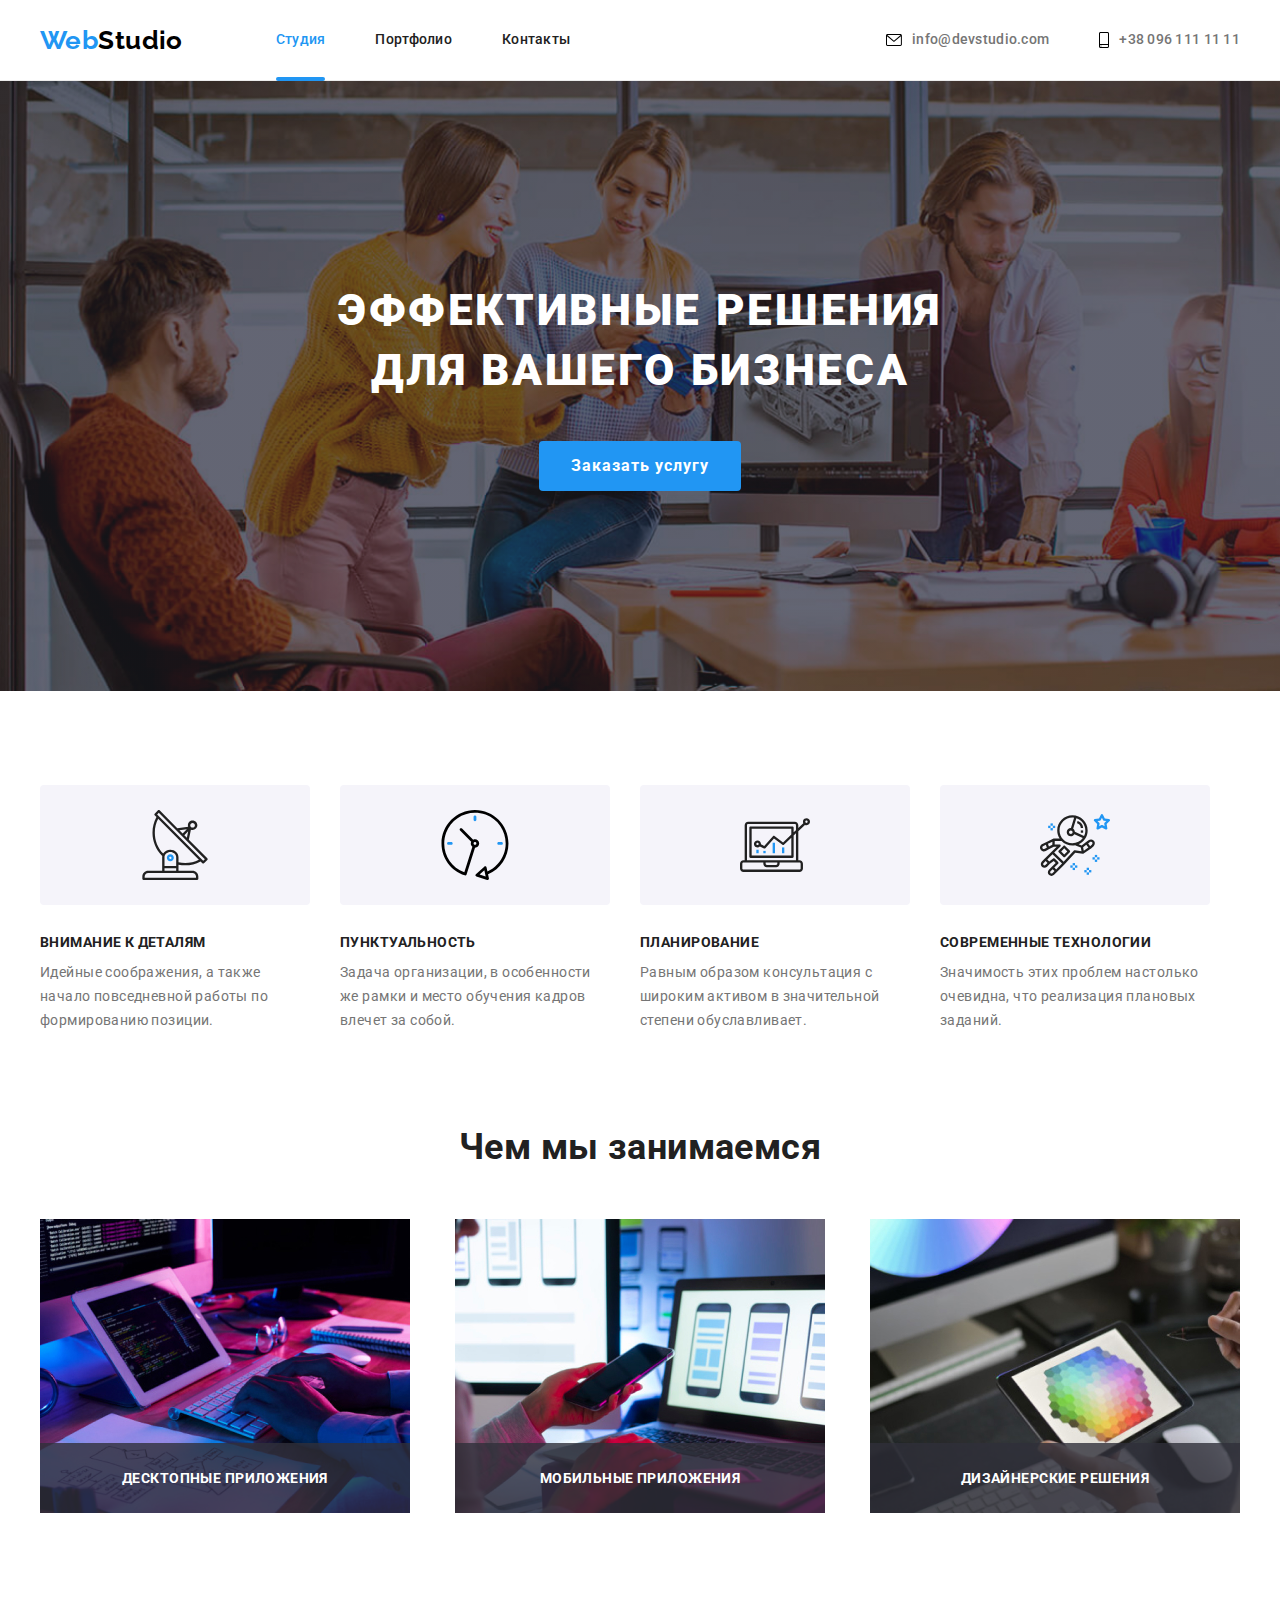
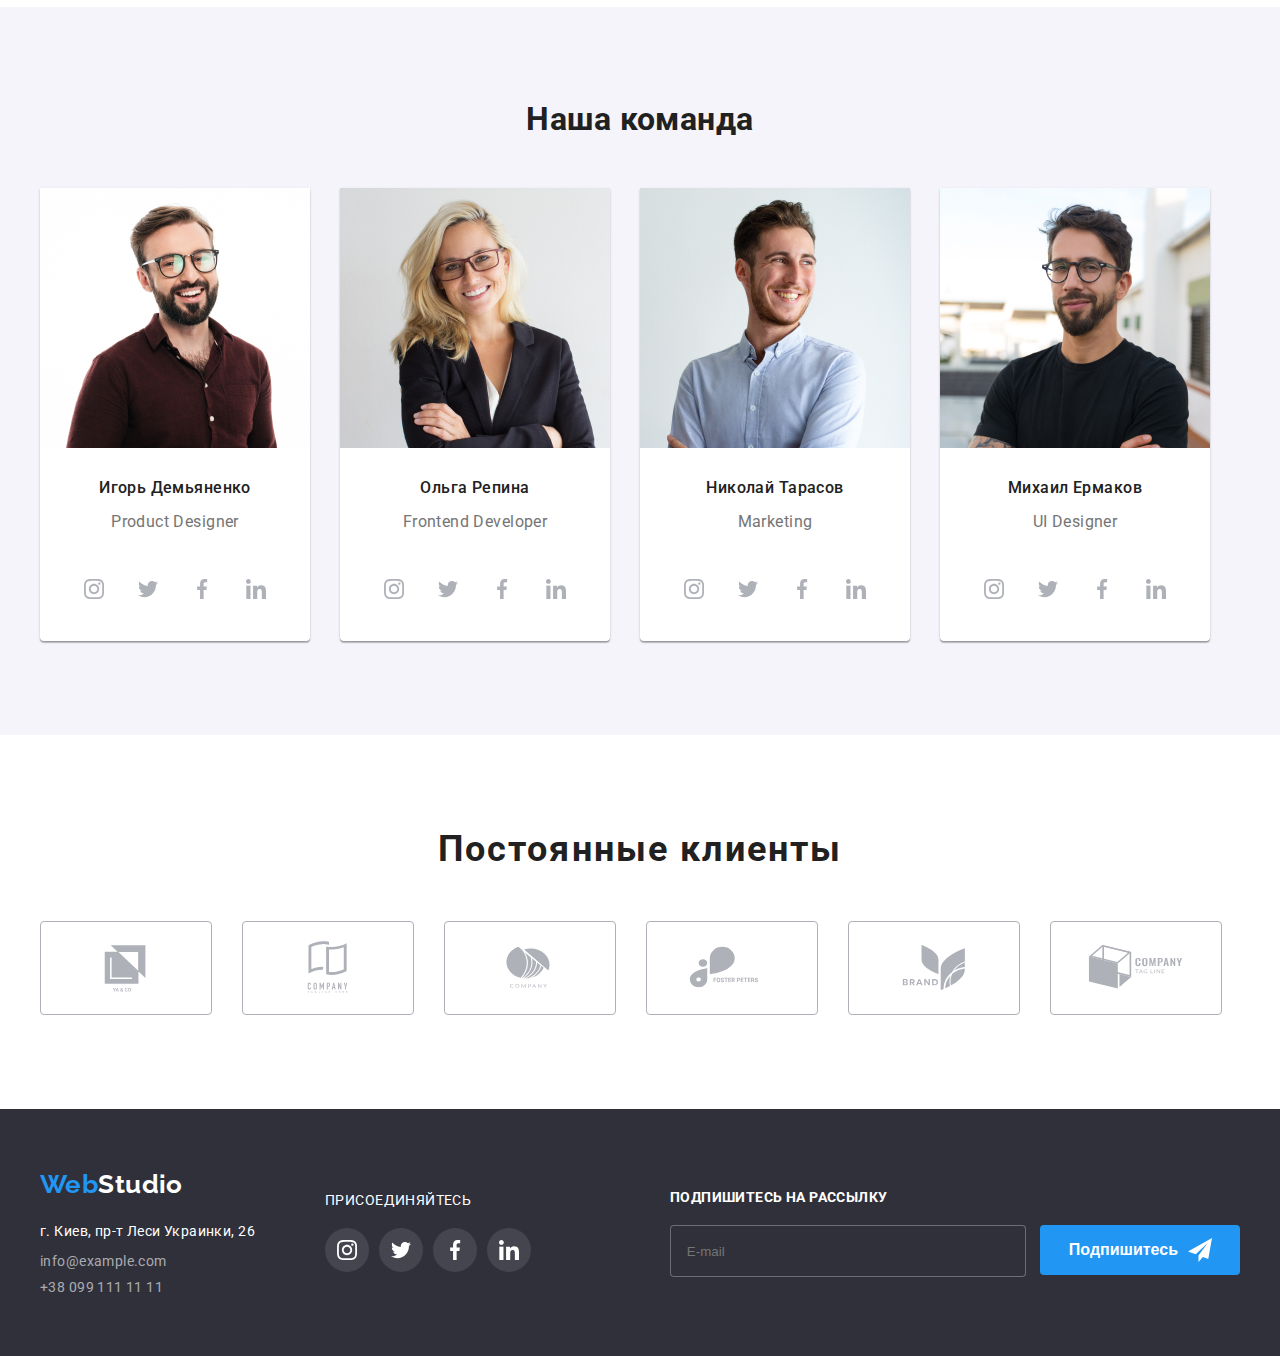
==== commit 99e14b5e: "jkfdnl" ====
--- a/index.html
+++ b/index.html
@@ -194,7 +194,13 @@
         <ul class="studio__list">
           <li class="studio__item">
             <div class="job-card">
-            <img class="job-card__image" lang="en" src="./images/Box_1.jpg" alt="taping" width="370" />
+            <img 
+            srcset="./images/box-1-370.jpg 1x, ./images/box-1-540.jpg 2x"
+            src="./images/man-1-270.jpg" 
+            alt="man_in_brown_shirt" 
+            width="370"
+            class="job-card__image" 
+            lang="en">
             <div class="job-card__overlay">
               <p class="job-card__title">
                 Десктопные приложения
@@ -204,7 +210,13 @@
           </li>
           <li class="studio__item">
             <div class="job-card">
-            <img class="job-card__image" lang="en" src="./images/Box_2.jpg" alt="social" width="370" />
+            <img 
+            srcset="./images/box-2-370.jpg 1x, ./images/box-2-740.jpg 2x"
+            src="./images/man-1-270.jpg" 
+            alt="man_in_brown_shirt" 
+            width="370"
+            class="job-card__image" 
+            lang="en">
             <div class="job-card__overlay">
               <p class="job-card__title">
                 Мобильные приложения
@@ -214,7 +226,13 @@
           </li>
           <li class="studio__item">
             <div class="job-card">
-            <img class="job-card__image" lang="en" src="./images/Box_3.jpg" alt="graphic" width="370" />
+            <img 
+            srcset="./images/box-3-370.jpg 1x, ./images/box-3-740.jpg 2x"
+            src="./images/man-1-270.jpg" 
+            alt="man_in_brown_shirt" 
+            width="370"
+            class="job-card__image" 
+            lang="en">
             <div class="job-card__overlay">
               <p class="job-card__title">
                 Дизайнерские решения
--- a/css/main.min.css
+++ b/css/main.min.css
@@ -1,2 +1,2 @@
-body{margin:0;font-family:'Roboto', Raleway, sans-serif;background-color:#fff;letter-spacing:0.03em;font-size:14px;color:#212121}.container{padding-left:15px;padding-right:15px;margin-left:auto;margin-right:auto}@media screen and (min-width: 480px){.container{width:480px}}@media screen and (min-width: 768px){.container{width:768px}}@media screen and (min-width: 1200px){.container{width:1200px}}.visually-hiden{position:absolute;width:1px;height:1px;margin:-1px;border:0;padding:0;white-space:nowrap;-webkit-clip-path:inset(100%);clip-path:inset(100%);clip:rect(0 0 0 0);overflow:hidden}.site-nav__item,.studio__list,.soc-list{padding:0;margin:0;list-style-type:none}.header{border-bottom:1px solid #ececec}@media screen and (min-width: 768px){.main-nav{display:-webkit-box;display:-ms-flexbox;display:flex}}.main-nav-list{position:relative;display:-webkit-box;display:-ms-flexbox;display:flex;-webkit-box-align:center;-ms-flex-align:center;align-items:center}@media screen and (max-width: 767px){.main-nav-list{-webkit-box-pack:justify;-ms-flex-pack:justify;justify-content:space-between}}.header-list-contacts{color:#000}.site-nav{padding-left:0}@media screen and (min-width: 768px){.site-nav{display:-webkit-box;display:-ms-flexbox;display:flex;margin:0}}@media screen and (min-width: 768px){.site-nav__item:first-child{margin-left:88px}}@media screen and (min-width: 1200px){.site-nav__item:first-child{margin-left:93px}}.site-nav__item:not(:last-child){margin-right:50px}@media screen and (max-width: 767px){.mobile-version{display:none}}.header-link-now{position:relative;text-decoration:none;color:#2196f3;line-height:1.14;font-weight:500;letter-spacing:0.02em}@media screen and (min-width: 768px){.header-link-now{display:block;padding:32px 0 32px 0}}.header-link-now:active,.header-link-now:visited{text-decoration:none}@media screen and (min-width: 768px){.header-link-now::after{content:'';position:absolute;display:block;bottom:-1px;width:100%;height:4px;border-radius:2px;background-color:#2196f3}}.header-navigation-link{color:#212121;line-height:1.14;font-weight:500;text-decoration:none;letter-spacing:0.02em;-webkit-transition:color 250ms cubic-bezier(0.4, 0, 0.2, 1);transition:color 250ms cubic-bezier(0.4, 0, 0.2, 1)}@media screen and (min-width: 768px){.header-navigation-link{display:block;padding:32px 0}}.header-navigation-link:active,.header-navigation-link:visited{text-decoration:none}.header-navigation-link:hover,.header-navigation-link:focus{color:#2196f3}.auth-nav{display:-webkit-box;display:-ms-flexbox;display:flex;-webkit-box-align:center;-ms-flex-align:center;align-items:center;-webkit-box-pack:center;-ms-flex-pack:center;justify-content:center;margin:0;padding-left:0;margin-left:auto;list-style-type:none}@media screen and (max-width: 767px){.auth-nav{display:none}}@media screen and (max-width: 1199px){.auth-nav{-webkit-box-orient:vertical;-webkit-box-direction:normal;-ms-flex-direction:column;flex-direction:column;-webkit-box-align:start;-ms-flex-align:start;align-items:flex-start}}@media screen and (min-width: 1200px){.auth-nav .item:not(:first-child){margin-left:50px}}@media screen and (max-width: 1199px){.auth-nav .item:not(:last-child){margin-bottom:10px}}.header-contacts{display:-webkit-box;display:-ms-flexbox;display:flex;-webkit-box-align:center;-ms-flex-align:center;align-items:center;-webkit-box-pack:center;-ms-flex-pack:center;justify-content:center;line-height:1.14;font-weight:500;font-style:normal;letter-spacing:0.02em;color:#757575;text-decoration:none;-webkit-transition:color 250ms cubic-bezier(0.4, 0, 0.2, 1),fill 250ms cubic-bezier(0.4, 0, 0.2, 1);transition:color 250ms cubic-bezier(0.4, 0, 0.2, 1),fill 250ms cubic-bezier(0.4, 0, 0.2, 1)}.header-contacts:active,.header-contacts:visited{text-decoration:none}.header-contacts:hover{color:#2196f3;fill:currentColor}@media screen and (min-width: 1200px){.header-contacts{padding:32px 0}}.mail,.phone{margin-right:10px}.logo{color:#2196f3}.link-logo{font-family:'Raleway';font-size:26px;line-height:1.19;font-weight:700;color:#000;text-decoration:none}.link-logo:hover,.link-logo:active{text-decoration:none}@media screen and (max-width: 768px){.link-logo{display:block;padding:16px 0 16px 15px}}.hero{background-image:-webkit-gradient(linear, left top, right top, from(rgba(47,48,58,0.4)), to(rgba(47,48,58,0.4))),url(../images/hero-1600.jpg);background-image:linear-gradient(to right, rgba(47,48,58,0.4), rgba(47,48,58,0.4)),url(../images/hero-1600.jpg);background-repeat:no-repeat;background-size:cover;background-color:#2F303A;text-align:center;margin:0 auto}@media screen and (max-width: 1199px){.hero{padding-top:118px;padding-bottom:118px}}@media screen and (min-width: 1200px){.hero{padding-top:200px;padding-bottom:200px;max-width:1600px}}.hero-title{text-align:center;margin:0 auto;text-transform:uppercase;font-weight:900;color:#fff;letter-spacing:0.06em}@media screen and (max-width: 1199px){.hero-title{max-width:360px;font-size:26px;line-height:1.61;margin-bottom:30px}}@media screen and (min-width: 1200px){.hero-title{max-width:696px;font-size:44px;line-height:1.36;margin-bottom:40px}}.hero-button{text-align:center;border:0;border-radius:4px;background-color:#2196f3;color:#fff;padding:10px 32px;font-family:'Roboto';font-size:16px;line-height:1.9;font-weight:700;letter-spacing:0.06em;cursor:pointer}@media screen and (max-width: 1199px){.info{padding-top:60px;padding-bottom:60px}}@media screen and (min-width: 1200px){.info{padding-top:94px;padding-bottom:94px}}.info__list{display:-webkit-box;display:-ms-flexbox;display:flex;list-style-type:none;padding-left:0;margin:0}@media screen and (max-width: 767px){.info__list{-webkit-box-orient:vertical;-webkit-box-direction:normal;-ms-flex-direction:column;flex-direction:column}}@media screen and (min-width: 768px){.info__list{-ms-flex-wrap:wrap;flex-wrap:wrap}}@media screen and (max-width: 767px){.info__item:not(:last-child){margin-bottom:30px}}@media screen and (min-width: 768px) and (max-width: 1199px){.info__item:nth-child(2n+1){margin-right:30px}}@media screen and (min-width: 768px){.info__item{max-width:354px}}@media screen and (min-width: 1200px){.info__item{max-width:270px}}@media screen and (min-width: 1200px){.info__item:not(:first-child){margin-left:30px}}.info-picture{height:120px;display:-webkit-box;display:-ms-flexbox;display:flex;-webkit-box-align:center;-ms-flex-align:center;align-items:center;-webkit-box-pack:center;-ms-flex-pack:center;justify-content:center;background-color:#f5f4fa;border-radius:4px}@media screen and (min-width: 480px){.info-picture{width:450px}}@media screen and (min-width: 768px){.info-picture{width:354px}}@media screen and (min-width: 1200px){.info-picture{width:270px}}.info__point{text-transform:uppercase;font-size:14px;font-weight:700;line-height:1.14;margin:30px 0 10px 0}@media screen and (max-width: 767px){.info__point{text-align:center}}.info__description{margin:0;line-height:1.71;color:#757575}.studio{padding-bottom:94px}@media screen and (max-width: 1199px){.studio{display:none}}.studio__title{margin:0;text-align:center;margin-bottom:50px;font-size:36px;line-height:1.16;font-weight:700}.studio__list{margin:0;display:-webkit-box;display:-ms-flexbox;display:flex;padding-left:0;-webkit-box-pack:justify;-ms-flex-pack:justify;justify-content:space-between}.job-card{position:relative}.job-card__image{display:block;width:100%;height:auto}.job-card__title{font-weight:700;font-size:14px;padding-top:27px;margin:0;padding-top:0;color:#fff;text-transform:uppercase}.job-card__overlay{position:absolute;display:-webkit-box;display:-ms-flexbox;display:flex;-webkit-box-pack:center;-ms-flex-pack:center;justify-content:center;-webkit-box-align:center;-ms-flex-align:center;align-items:center;width:100%;height:70px;bottom:0;left:0;background-color:rgba(48,48,58,0.8)}.team{background-color:#f5f4fa}@media screen and (min-width: 480px) and (max-width: 767px){.team{padding-top:60px;padding-bottom:60px;width:510px}}@media screen and (min-width: 768px) and (max-width: 1199px){.team{width:798px;padding-top:60px;padding-bottom:60px}}@media screen and (min-width: 1200px){.team{padding-top:94px;padding-bottom:94px}}.team__title{text-align:center;margin:0;font-weight:700}@media screen and (max-width: 1199px){.team__title{font-size:28px;line-height:1.14;margin-bottom:30px}}@media screen and (min-width: 1200px){.team__title{font-size:32px;line-height:1.16;margin-bottom:50px}}.team__list{margin:0;padding-left:0;list-style-type:none;display:-webkit-box;display:-ms-flexbox;display:flex}@media screen and (max-width: 479px){.team__list{width:auto}}@media screen and (max-width: 767px){.team__list{-webkit-box-orient:vertical;-webkit-box-direction:normal;-ms-flex-direction:column;flex-direction:column}}@media screen and (min-width: 768px) and (max-width: 1199px){.team__list{-ms-flex-wrap:wrap;flex-wrap:wrap}}.team__item{background-color:#fff;-webkit-box-shadow:0px 1px 3px rgba(0,0,0,0.12),0px 1px 1px rgba(0,0,0,0.14),0px 2px 1px rgba(0,0,0,0.2);box-shadow:0px 1px 3px rgba(0,0,0,0.12),0px 1px 1px rgba(0,0,0,0.14),0px 2px 1px rgba(0,0,0,0.2);border-radius:0px 0px 4px 4px}@media screen and (max-width: 767px){.team__item:not(:last-child){margin-bottom:30px}}@media screen and (min-width: 768px) and (max-width: 1199px){.team__item:nth-child(2n+1){margin-right:30px}}@media screen and (min-width: 768px) and (max-width: 1199px){.team__item:nth-child(-n+2){margin-bottom:30px}}@media screen and (min-width: 1200px){.team__item:not(:first-child){margin-left:30px}}.team__image{display:block;height:auto}@media screen and (max-width: 767px){.team__image{width:100%}}@media screen and (min-width: 768px){.team__image{width:354px}}@media screen and (min-width: 1200px){.team__image{width:270px}}.team__name{margin:0;padding-top:30px;padding-bottom:10px;text-align:center;font-weight:500;font-size:16px;line-height:1.19}.team__position{margin:0;padding-bottom:30px;text-align:center;font-size:16px;line-height:1.9;color:#757575}.soc-list{-webkit-box-shadow:0;box-shadow:0;display:-webkit-box;display:-ms-flexbox;display:flex;-webkit-box-align:center;-ms-flex-align:center;align-items:center;-webkit-box-pack:center;-ms-flex-pack:center;justify-content:center;margin-bottom:30px}.soc-list__item:not(:first-child){margin-left:10px}.soc-list__link{height:44px;width:44px;background-color:#fff;border-radius:50%;display:-webkit-box;display:-ms-flexbox;display:flex;-webkit-box-align:center;-ms-flex-align:center;align-items:center;-webkit-box-pack:center;-ms-flex-pack:center;justify-content:center;fill:#afb1b8;-webkit-transition:background-color 250ms cubic-bezier(0.4, 0, 0.2, 1),fill 250ms cubic-bezier(0.4, 0, 0.2, 1);transition:background-color 250ms cubic-bezier(0.4, 0, 0.2, 1),fill 250ms cubic-bezier(0.4, 0, 0.2, 1)}.soc-list__link:hover{fill:#fff;background-color:#2196f3}@media screen and (max-width: 1199px){.clients{padding-top:60px;padding-bottom:60px}}@media screen and (min-width: 1200px){.clients{padding-top:94px;padding-bottom:94px}}.clients__title{margin:0;font-weight:700;letter-spacing:0.06em;text-align:center}@media screen and (max-width: 1199px){.clients__title{font-size:28px;line-height:1.14;margin-bottom:30px}}@media screen and (min-width: 1200px){.clients__title{font-size:36px;line-height:1.16;margin-bottom:50px}}.clients-list{display:-webkit-box;display:-ms-flexbox;display:flex;list-style-type:none;margin:0;padding-left:0}@media screen and (max-width: 767px){.clients-list{-ms-flex-wrap:wrap;flex-wrap:wrap;-webkit-box-pack:center;-ms-flex-pack:center;justify-content:center}}@media screen and (max-width: 1199px){.clients-list{-ms-flex-wrap:wrap;flex-wrap:wrap}}.clients-list__item{background-color:#fff}@media screen and (max-width: 767px){.clients-list__item{width:calc((100% - 2 * 30px) /2);margin-left:15px;margin-right:15px}}@media screen and (max-width: 767px){.clients-list__item:nth-child(-n+4){margin-bottom:30px}}@media screen and (min-width: 768px) and (max-width: 1199px){.clients-list__item:nth-child(-n+3){margin-bottom:30px}}@media screen and (min-width: 768px) and (max-width: 1199px){.clients-list__item{width:calc((100% - 3 * 30px) / 3);margin-left:15px;margin-right:15px}}@media screen and (min-width: 1200px){.clients-list__item:not(:first-child){margin-left:30px}}.clients-list__link{display:-webkit-box;display:-ms-flexbox;display:flex;-webkit-box-align:center;-ms-flex-align:center;align-items:center;-webkit-box-pack:center;-ms-flex-pack:center;justify-content:center;border:1px solid #afb1b8;border-radius:4px;-webkit-transition:border-color 250ms cubic-bezier(0.4, 0, 0.2, 1);transition:border-color 250ms cubic-bezier(0.4, 0, 0.2, 1);height:92px}.clients-list__link:hover{border-color:#2196f3}.clients-list__link:hover .clients-list__logo{fill:#2196f3}@media screen and (min-width: 1200px){.clients-list__link{width:170px}}.clients-list__logo{fill:#afb1b8;-webkit-transition:fill 250ms cubic-bezier(0.4, 0, 0.2, 1);transition:fill 250ms cubic-bezier(0.4, 0, 0.2, 1)}.footer{padding-top:60px;padding-bottom:60px;background-color:#2F303A}@media screen and (max-width: 767px){.footer{text-align:center}}.footer .container{display:-webkit-box;display:-ms-flexbox;display:flex}@media screen and (max-width: 767px){.footer .container{-webkit-box-orient:vertical;-webkit-box-direction:normal;-ms-flex-direction:column;flex-direction:column}}@media screen and (min-width: 768px){.footer .container{-ms-flex-wrap:wrap;flex-wrap:wrap}}@media screen and (min-width: 1200px){.footer .container{-webkit-box-pack:center;-ms-flex-pack:center;justify-content:center;-webkit-box-align:center;-ms-flex-align:center;align-items:center}}.footer-address-list{margin:0;padding:0;list-style:none}@media screen and (max-width: 1199px){.footer-address-list{display:-webkit-box;display:-ms-flexbox;display:flex;-webkit-box-orient:vertical;-webkit-box-direction:normal;-ms-flex-direction:column;flex-direction:column;-webkit-box-align:center;-ms-flex-align:center;align-items:center}}@media screen and (max-width: 1199px){.footer-address-list .item:not(:last-child){margin-bottom:8px}}@media screen and (min-width: 1200px){.footer-address-list .item:not(:last-child){margin-bottom:9px}}.footer-contacts{line-height:1.14;font-style:normal;color:rgba(255,255,255,0.6);text-decoration:none;-webkit-transition:color 250ms cubic-bezier(0.4, 0, 0.2, 1);transition:color 250ms cubic-bezier(0.4, 0, 0.2, 1)}.footer-contacts:visited,.footer-contacts:active{text-decoration:none}.footer-contacts:hover{color:#2196f3}.footer-city{line-height:1.71;font-style:normal;color:#fff}@media screen and (max-width: 767px){.join{margin-bottom:60px}}@media screen and (min-width: 768px) and (max-width: 1199px){.join{text-align:center;margin-left:165px}}@media screen and (min-width: 1200px){.join{margin-left:70px}}.join-title{text-transform:uppercase;margin-bottom:20px;color:#fff;margin-top:0}@media screen and (max-width: 767px){.join-title{text-align:center}}@media screen and (max-width: 767px){.foot{margin-bottom:60px}}@media screen and (min-width: 768px) and (max-width: 1199px){.foot{display:-webkit-box;display:-ms-flexbox;display:flex;-webkit-box-orient:vertical;-webkit-box-direction:normal;-ms-flex-direction:column;flex-direction:column;-webkit-box-align:center;-ms-flex-align:center;align-items:center;margin-left:76px}}.foot-soc{width:44px;height:44px;background-color:rgba(255,255,255,0.1);border-radius:50%;display:-webkit-box;display:-ms-flexbox;display:flex;-webkit-box-align:center;-ms-flex-align:center;align-items:center;-webkit-box-pack:center;-ms-flex-pack:center;justify-content:center;fill:#fff;-webkit-transition:background-color 250ms cubic-bezier(0.4, 0, 0.2, 1);transition:background-color 250ms cubic-bezier(0.4, 0, 0.2, 1)}.foot-soc:hover{background-color:#2196f3}.foot-soc-list{display:-webkit-box;display:-ms-flexbox;display:flex;-webkit-box-align:center;-ms-flex-align:center;align-items:center;-webkit-box-pack:center;-ms-flex-pack:center;justify-content:center;list-style-type:none;margin:0;padding-left:0}.foot-soc-list .item+.item{margin-left:10px}@media screen and (max-width: 767px){.mailing{text-align:center}}@media screen and (min-width: 768px) and (max-width: 1199px){.mailing{text-align:center;margin-left:166px;margin-top:60px}}@media screen and (min-width: 1200px){.mailing{margin-left:auto}}.footer-form-title{font-size:14px;font-weight:700;margin:0 0 20px 0;color:#fff;text-transform:uppercase}.footer-form{display:-webkit-box;display:-ms-flexbox;display:flex}@media screen and (max-width: 767px){.footer-form{-webkit-box-orient:vertical;-webkit-box-direction:normal;-ms-flex-direction:column;flex-direction:column;-webkit-box-align:center;-ms-flex-align:center;align-items:center}}@media screen and (min-width: 768px) and (max-width: 1199px){.footer-form{-webkit-box-orient:vertical;-webkit-box-direction:normal;-ms-flex-direction:column;flex-direction:column;-webkit-box-align:center;-ms-flex-align:center;align-items:center}}@media screen and (min-width: 1200px){.footer-form{-webkit-box-pack:center;-ms-flex-pack:center;justify-content:center;-webkit-box-align:center;-ms-flex-align:center;align-items:center}}.footer-form-field{height:50px}@media screen and (max-width: 479px){.footer-form-field{width:100%;margin-bottom:20px}}@media screen and (min-width: 480px) and (max-width: 1199px){.footer-form-field{width:465px;margin-bottom:20px}}@media screen and (min-width: 1200px){.footer-form-field{width:358px}}.footer-email{outline:none;border:1px solid rgba(255,255,255,0.3);background-color:#2F303A;border-radius:4px;width:90%;height:100%;line-height:1.25;color:#fff;padding-left:16px;padding-right:16px;padding-top:0;padding-bottom:0}.footer-button{display:-webkit-box;display:-ms-flexbox;display:flex;-webkit-box-pack:center;-ms-flex-pack:center;justify-content:center;-webkit-box-align:center;-ms-flex-align:center;align-items:center;cursor:pointer;padding:0;border:0;background-color:#2196f3;border-radius:4px;color:#fff;line-height:1.875;font-weight:700;font-size:16px;padding:10px 28px 10px 29px}@media screen and (min-width: 1200px){.footer-button{margin-left:12px}}.footer-button-img{margin-left:10px}.footer-link-logo{display:block;margin-bottom:20px;font-family:'Raleway';font-weight:700;color:#fff;text-decoration:none}@media screen and (max-width: 1199px){.footer-link-logo{font-size:24px;line-height:1.375}}@media screen and (min-width: 1200px){.footer-link-logo{font-size:26px;line-height:1.19}}.footer-link-logo:hover,.footer-link-logo:active{text-decoration:none}@media screen and (max-width: 1199px){.filter-section{padding-top:60px;padding-bottom:60px}}@media screen and (min-width: 1200px){.filter-section{padding-top:94px;padding-bottom:94px}}.filter{display:-webkit-box;display:-ms-flexbox;display:flex;margin:0;padding-left:0;list-style-type:none}@media screen and (max-width: 767px){.filter{-ms-flex-wrap:wrap;flex-wrap:wrap;margin-bottom:30px}}@media screen and (min-width: 768px) and (max-width: 1199px){.filter{-webkit-box-pack:center;-ms-flex-pack:center;justify-content:center;margin-bottom:40px}}@media screen and (min-width: 1200px){.filter{-webkit-box-pack:center;-ms-flex-pack:center;justify-content:center;margin-bottom:50px}}@media screen and (min-width: 480px) and (max-width: 767px){.filter__item:nth-child(3){margin-right:50px}}@media screen and (max-width: 767px){.filter__item:nth-child(n+3){margin-bottom:15px}}.filter__item:not(:first-child){margin-left:8px}.filter__button{padding:6px 22px;cursor:pointer;font-family:'Roboto';font-size:16px;font-weight:500;line-height:1.6;border-radius:4px;border:0;-webkit-transition:background-color 250ms cubic-bezier(0.4, 0, 0.2, 1),color 250ms cubic-bezier(0.4, 0, 0.2, 1),-webkit-box-shadow 250ms cubic-bezier(0.4, 0, 0.2, 1);transition:background-color 250ms cubic-bezier(0.4, 0, 0.2, 1),color 250ms cubic-bezier(0.4, 0, 0.2, 1),-webkit-box-shadow 250ms cubic-bezier(0.4, 0, 0.2, 1);transition:box-shadow 250ms cubic-bezier(0.4, 0, 0.2, 1),background-color 250ms cubic-bezier(0.4, 0, 0.2, 1),color 250ms cubic-bezier(0.4, 0, 0.2, 1);transition:box-shadow 250ms cubic-bezier(0.4, 0, 0.2, 1),background-color 250ms cubic-bezier(0.4, 0, 0.2, 1),color 250ms cubic-bezier(0.4, 0, 0.2, 1),-webkit-box-shadow 250ms cubic-bezier(0.4, 0, 0.2, 1)}.filter__button:hover,.filter__button:focus{background-color:#2196f3;color:#fff;-webkit-box-shadow:0px 3px 1px rgba(0,0,0,0.1),0px 1px 2px rgba(0,0,0,0.08),0px 2px 2px rgba(0,0,0,0.12);box-shadow:0px 3px 1px rgba(0,0,0,0.1),0px 1px 2px rgba(0,0,0,0.08),0px 2px 2px rgba(0,0,0,0.12)}.projects{display:-webkit-box;display:-ms-flexbox;display:flex;margin:0;padding-left:0}@media screen and (max-width: 767px){.projects{-webkit-box-orient:vertical;-webkit-box-direction:normal;-ms-flex-direction:column;flex-direction:column}}@media screen and (min-width: 768px){.projects{-webkit-box-align:center;-ms-flex-align:center;align-items:center;-webkit-box-pack:center;-ms-flex-pack:center;justify-content:center;-ms-flex-wrap:wrap;flex-wrap:wrap}}.projects__item{list-style-type:none;border-bottom:1px solid #eeeeee}@media screen and (max-width: 1199px){.projects__item:not(:last-child){margin-bottom:30px}}@media screen and (min-width: 768px) and (max-width: 1199px){.projects__item:nth-child(2n+1){margin-right:30px}}@media screen and (min-width: 1200px){.projects__item{margin-right:30px}}@media screen and (min-width: 1200px){.projects__item:nth-child(-n+6){margin-bottom:30px}}.market{display:block;width:100%;height:100%;color:#212121;text-decoration:none;-webkit-transition:-webkit-box-shadow 250ms cubic-bezier(0.4, 0, 0.2, 1);transition:-webkit-box-shadow 250ms cubic-bezier(0.4, 0, 0.2, 1);transition:box-shadow 250ms cubic-bezier(0.4, 0, 0.2, 1);transition:box-shadow 250ms cubic-bezier(0.4, 0, 0.2, 1), -webkit-box-shadow 250ms cubic-bezier(0.4, 0, 0.2, 1)}.market:active,.market:visited{text-decoration:none}.market:hover{-webkit-box-shadow:0px 1px 1px rgba(0,0,0,0.12),0px 4px 4px rgba(0,0,0,0.06),1px 4px 6px rgba(0,0,0,0.16);box-shadow:0px 1px 1px rgba(0,0,0,0.12),0px 4px 4px rgba(0,0,0,0.06),1px 4px 6px rgba(0,0,0,0.16);-webkit-transform:translateX(0);transform:translateX(0)}.market:hover .card__overlay{-webkit-transform:translate(0);transform:translate(0)}.market__image{display:block;width:100%;height:100%}@media screen and (min-width: 768px){.market__image{width:354px}}.market__list{padding:20px 24px}.market__title{margin:0 0 4px 0;font-size:18px;line-height:2;font-weight:700;letter-spacing:0.06em}@media screen and (min-width: 768px) and (max-width: 1199px){.market__title{max-width:354px}}.market__description{margin:0;color:#757575;font-size:16;line-height:1.9;letter-spacing:0.03em}.card{position:relative;width:100%;height:294px;overflow:hidden}.card__overlay{position:absolute;top:1px;height:294px;background-color:rgba(33,150,243,0.9);-webkit-transform:translatey(100%);transform:translatey(100%);-webkit-transition:-webkit-transform 250ms cubic-bezier(0.4, 0, 0.2, 1);transition:-webkit-transform 250ms cubic-bezier(0.4, 0, 0.2, 1);transition:transform 250ms cubic-bezier(0.4, 0, 0.2, 1);transition:transform 250ms cubic-bezier(0.4, 0, 0.2, 1), -webkit-transform 250ms cubic-bezier(0.4, 0, 0.2, 1)}@media screen and (min-width: 768px) and (max-width: 1199px){.card__overlay{max-width:354px}}@media screen and (min-width: 1200px){.card__overlay{max-width:370px}}.card__title{font-size:18px;line-height:1.55;margin:0;padding:63px 24px;color:#fff}.menu{display:none;position:fixed;top:0;left:-20px;width:100%;height:100%;background-color:#fff;padding:20px;-webkit-box-shadow:0px 4px 8px rgba(0,0,0,0.04),0px 2px 4px rgba(0,0,0,0.08),0px 1px 3px rgba(0,0,0,0.16);box-shadow:0px 4px 8px rgba(0,0,0,0.04),0px 2px 4px rgba(0,0,0,0.08),0px 1px 3px rgba(0,0,0,0.16)}@media screen and (max-width: 767px){.menu{display:none}}@media screen and (min-width: 768px){.menu{display:none}}.menu.is-open{display:block}.menu-button{display:inline-block;margin:0;padding:0;border:0;background-color:transparent;z-index:999}@media screen and (min-width: 768px){.menu-button{display:none}}.menu-button .icon-cross{display:none}.menu-button.is-open .icon-cross{display:block}.menu-button.is-open .icon-menu{display:none}.menu-nav{list-style:none;padding-left:0;margin:0;margin-left:40px}.menu-nav__link{color:#212121;line-height:1.15;font-size:40px;font-weight:500;text-decoration:none;letter-spacing:0.02em;-webkit-transition:color 250ms cubic-bezier(0.4, 0, 0.2, 1);transition:color 250ms cubic-bezier(0.4, 0, 0.2, 1)}.menu-nav__link:active,.menu-nav__link:visited{text-decoration:none}.menu-nav__link:hover,.menu-nav__link:focus{color:#2196f3}.menu-nav__active{font-size:40px;line-height:1.15;font-weight:500;text-decoration:none;color:#2196f3}.menu-nav__item:not(:last-child){margin-bottom:32px}.menu-auth{padding-left:0;margin:0;list-style-type:none;margin-top:302px;margin-left:40px}.menu-auth__item{margin-bottom:32px}.menu-auth__link{color:#757575;line-height:1.15;font-size:24px;font-weight:500;text-decoration:none;letter-spacing:0.02em;-webkit-transition:color 250ms cubic-bezier(0.4, 0, 0.2, 1);transition:color 250ms cubic-bezier(0.4, 0, 0.2, 1)}.menu-auth__link:active,.menu-auth__link:visited{text-decoration:none}.menu-auth__link:hover,.menu-auth__link:focus{color:#2196f3}.menu-soc{display:-webkit-box;display:-ms-flexbox;display:flex;list-style-type:none;margin:0;padding-left:0;padding-top:32px;padding-bottom:48px;margin-left:40px}.menu-soc__item{padding-right:10px}.menu-soc__item:not(:last-child){border-right:1px solid rgba(33,33,33,0.2)}.menu-soc__item:not(:first-child){margin-left:10px}.menu-soc__link{-webkit-text-decoration:0;text-decoration:0;font-weight:500;font-size:18px;line-height:1.22;color:#2196f3}.backdrop{position:fixed;top:0;left:0;width:100%;height:100%;background-color:rgba(0,0,0,0.2);z-index:9999;-webkit-transition:opacity 250ms cubic-bezier(0.4, 0, 0.2, 1);transition:opacity 250ms cubic-bezier(0.4, 0, 0.2, 1)}.backdrop.is-hidden{opacity:0;pointer-events:none}.modal{position:absolute;top:50%;left:50%;z-index:1;-webkit-box-sizing:border-box;box-sizing:border-box;border-radius:4px;-webkit-transform:translate(-50%, -50%);transform:translate(-50%, -50%);-webkit-box-shadow:0px 2px 1px 0px rgba(0,0,0,0.2),0px 1px 1px 0px rgba(0,0,0,0.14),0px 1px 3px 0px rgba(0,0,0,0.12);box-shadow:0px 2px 1px 0px rgba(0,0,0,0.2),0px 1px 1px 0px rgba(0,0,0,0.14),0px 1px 3px 0px rgba(0,0,0,0.12);background-color:#fff;padding:40px;text-align:center}@media screen and (min-width: 480px) and (max-width: 1199px){.modal{width:450px;height:609px}}@media screen and (min-width: 1200px){.modal{width:528px;height:581px}}.modal-close{position:absolute;top:8px;right:8px;display:-webkit-box;display:-ms-flexbox;display:flex;-webkit-box-align:center;-ms-flex-align:center;align-items:center;-webkit-box-pack:center;-ms-flex-pack:center;justify-content:center;background-color:#fff;width:30px;height:30px;border-radius:50%;border:1px solid rgba(0,0,0,0.1);cursor:pointer}.form{display:block}.form__title{font-size:18px;font-weight:700;margin:0;margin-bottom:12px}.form__field{position:relative;margin-bottom:10px;display:-webkit-box;display:-ms-flexbox;display:flex;-webkit-box-orient:vertical;-webkit-box-direction:normal;-ms-flex-direction:column;flex-direction:column;-webkit-box-align:start;-ms-flex-align:start;align-items:flex-start}.form__label{color:#757575;font-size:12px;font-weight:400;margin-bottom:4px;line-height:1.16}.form__input{-webkit-box-sizing:border-box;box-sizing:border-box;display:block;outline:none;border:1px solid;border-color:rgba(33,33,33,0.2);border-radius:4px;-webkit-transition:border-color 250ms cubic-bezier(0.4, 0, 0.2, 1);transition:border-color 250ms cubic-bezier(0.4, 0, 0.2, 1);width:100%;margin:0;padding:11px 0 11px 40px}.form__input:focus{border-color:#2196f3}.form__input:focus+.form__img{fill:#2196f3}.form__img{position:absolute;top:28px;left:15px;-webkit-transition:fill 250ms cubic-bezier(0.4, 0, 0.2, 1);transition:fill 250ms cubic-bezier(0.4, 0, 0.2, 1)}.comment__field{display:-webkit-box;display:-ms-flexbox;display:flex;-ms-flex-wrap:wrap;flex-wrap:wrap;-webkit-box-orient:horizontal;-webkit-box-direction:normal;-ms-flex-direction:row;flex-direction:row;width:100%;height:100%;margin-bottom:20px}.comment__label{color:#757575;font-size:12px;font-weight:400;margin-bottom:4px;line-height:1.16}.comment__input{-webkit-box-sizing:border-box;box-sizing:border-box;outline:none;border:1px solid;border-color:rgba(33,33,33,0.2);border-radius:4px;width:100%;height:120px;margin:0;padding:12px 16px;resize:none;-webkit-transition:border-color 250ms cubic-bezier(0.4, 0, 0.2, 1);transition:border-color 250ms cubic-bezier(0.4, 0, 0.2, 1)}.comment__input:focus{border-color:#2196f3}.form-button{color:#fff;background-color:#2196f3;padding:10px 55px 10px 56px;border:0;border-radius:4px;margin-top:30px;font-size:16px;font-weight:700;line-height:1.875}.checkbox-label{display:-webkit-box;display:-ms-flexbox;display:flex;-webkit-box-align:center;-ms-flex-align:center;align-items:center;-webkit-box-pack:center;-ms-flex-pack:center;justify-content:center;-webkit-appearance:none;-moz-appearance:none;appearance:none;margin:0}.checkbox-label__input{-webkit-appearance:none;-moz-appearance:none;appearance:none;margin:0}.checkbox-label__input:checked+.checkbox-label__icon{background-color:#2196f3;background-image:url(../images/check.svg);background-size:contain;background-origin:border-box;background-position:center;border-color:#2196f3}.checkbox-label__icon{display:inline-block;width:16px;height:15px;border:2px solid #000;border-radius:4px}@media screen and (min-width: 480px){.checkbox-label__icon{margin-right:8px}}@media screen and (min-width: 1200px){.checkbox-label__icon{margin-right:10px}}.checkbox-label__title{color:#757575}@media screen and (max-width: 1199px){.checkbox-label__title{font-size:12px;font-weight:400;line-height:1.16;letter-spacing:0.03em;margin-right:2px}}@media screen and (min-width: 1200px){.checkbox-label__title{font-size:14px;font-weight:400;line-height:1.71;margin-right:5px}}@media screen and (max-width: 1199px){.checkbox-label__link{font-size:12px;font-weight:400;line-height:1.16;letter-spacing:0.03em}}@media screen and (min-width: 1200px){.checkbox-label__link{font-size:14px;line-height:1.71;font-weight:400}}
+body{margin:0;font-family:'Roboto', Raleway, sans-serif;background-color:#fff;letter-spacing:0.03em;font-size:14px;color:#212121}.container{padding-left:15px;padding-right:15px;margin-left:auto;margin-right:auto}@media screen and (min-width: 480px){.container{width:480px}}@media screen and (min-width: 768px){.container{width:768px}}@media screen and (min-width: 1200px){.container{width:1200px}}.visually-hiden{position:absolute;width:1px;height:1px;margin:-1px;border:0;padding:0;white-space:nowrap;-webkit-clip-path:inset(100%);clip-path:inset(100%);clip:rect(0 0 0 0);overflow:hidden}.site-nav__item,.studio__list,.soc-list{padding:0;margin:0;list-style-type:none}.header{border-bottom:1px solid #ececec}@media screen and (min-width: 768px){.main-nav{display:-webkit-box;display:-ms-flexbox;display:flex}}.main-nav-list{position:relative;display:-webkit-box;display:-ms-flexbox;display:flex;-webkit-box-align:center;-ms-flex-align:center;align-items:center}@media screen and (max-width: 767px){.main-nav-list{-webkit-box-pack:justify;-ms-flex-pack:justify;justify-content:space-between}}.header-list-contacts{color:#000}.site-nav{padding-left:0}@media screen and (min-width: 768px){.site-nav{display:-webkit-box;display:-ms-flexbox;display:flex;margin:0}}@media screen and (min-width: 768px){.site-nav__item:first-child{margin-left:88px}}@media screen and (min-width: 1200px){.site-nav__item:first-child{margin-left:93px}}.site-nav__item:not(:last-child){margin-right:50px}@media screen and (max-width: 767px){.mobile-version{display:none}}.header-link-now{position:relative;text-decoration:none;color:#2196f3;line-height:1.14;font-weight:500;letter-spacing:0.02em}@media screen and (min-width: 768px){.header-link-now{display:block;padding:32px 0 32px 0}}.header-link-now:active,.header-link-now:visited{text-decoration:none}@media screen and (min-width: 768px){.header-link-now::after{content:'';position:absolute;display:block;bottom:-1px;width:100%;height:4px;border-radius:2px;background-color:#2196f3}}.header-navigation-link{color:#212121;line-height:1.14;font-weight:500;text-decoration:none;letter-spacing:0.02em;-webkit-transition:color 250ms cubic-bezier(0.4, 0, 0.2, 1);transition:color 250ms cubic-bezier(0.4, 0, 0.2, 1)}@media screen and (min-width: 768px){.header-navigation-link{display:block;padding:32px 0}}.header-navigation-link:active,.header-navigation-link:visited{text-decoration:none}.header-navigation-link:hover,.header-navigation-link:focus{color:#2196f3}.auth-nav{display:-webkit-box;display:-ms-flexbox;display:flex;-webkit-box-align:center;-ms-flex-align:center;align-items:center;-webkit-box-pack:center;-ms-flex-pack:center;justify-content:center;margin:0;padding-left:0;margin-left:auto;list-style-type:none}@media screen and (max-width: 767px){.auth-nav{display:none}}@media screen and (max-width: 1199px){.auth-nav{-webkit-box-orient:vertical;-webkit-box-direction:normal;-ms-flex-direction:column;flex-direction:column;-webkit-box-align:start;-ms-flex-align:start;align-items:flex-start}}@media screen and (min-width: 1200px){.auth-nav .item:not(:first-child){margin-left:50px}}@media screen and (max-width: 1199px){.auth-nav .item:not(:last-child){margin-bottom:10px}}.header-contacts{display:-webkit-box;display:-ms-flexbox;display:flex;-webkit-box-align:center;-ms-flex-align:center;align-items:center;-webkit-box-pack:center;-ms-flex-pack:center;justify-content:center;line-height:1.14;font-weight:500;font-style:normal;letter-spacing:0.02em;color:#757575;text-decoration:none;-webkit-transition:color 250ms cubic-bezier(0.4, 0, 0.2, 1),fill 250ms cubic-bezier(0.4, 0, 0.2, 1);transition:color 250ms cubic-bezier(0.4, 0, 0.2, 1),fill 250ms cubic-bezier(0.4, 0, 0.2, 1)}.header-contacts:active,.header-contacts:visited{text-decoration:none}.header-contacts:hover{color:#2196f3;fill:currentColor}@media screen and (min-width: 1200px){.header-contacts{padding:32px 0}}.mail,.phone{margin-right:10px}.logo{color:#2196f3}.link-logo{font-family:'Raleway';font-size:26px;line-height:1.19;font-weight:700;color:#000;text-decoration:none}.link-logo:hover,.link-logo:active{text-decoration:none}@media screen and (max-width: 768px){.link-logo{display:block;padding:16px 0 16px 15px}}.hero{background-repeat:no-repeat;background-size:cover;background-color:#2F303A;text-align:center;margin:0 auto}@media screen and (max-width: 767px){.hero{background-image:-webkit-gradient(linear, left top, right top, from(rgba(47,48,58,0.4)), to(rgba(47,48,58,0.4))),url(../images/mobilex1.jpg);background-image:linear-gradient(to right, rgba(47,48,58,0.4), rgba(47,48,58,0.4)),url(../images/mobilex1.jpg)}}@media screen and (max-width: 767px) and (-webkit-min-device-pixel-ratio: 2), screen and (max-width: 767px) and (min-resolution: 2dppx){.hero{background-image:-webkit-gradient(linear, left top, right top, from(rgba(47,48,58,0.4)), to(rgba(47,48,58,0.4))),url(../images/mobilex2.jpg);background-image:linear-gradient(to right, rgba(47,48,58,0.4), rgba(47,48,58,0.4)),url(../images/mobilex2.jpg)}}@media screen and (min-width: 768px) and (max-width: 1199px){.hero{background-image:-webkit-gradient(linear, left top, right top, from(rgba(47,48,58,0.4)), to(rgba(47,48,58,0.4))),url(../images/tabletx1.jpg);background-image:linear-gradient(to right, rgba(47,48,58,0.4), rgba(47,48,58,0.4)),url(../images/tabletx1.jpg)}}@media screen and (min-width: 768px) and (max-width: 1199px) and (-webkit-min-device-pixel-ratio: 2), screen and (min-width: 768px) and (max-width: 1199px) and (min-resolution: 2dppx){.hero{background-image:-webkit-gradient(linear, left top, right top, from(rgba(47,48,58,0.4)), to(rgba(47,48,58,0.4))),url(../images/tabletx2.jpg);background-image:linear-gradient(to right, rgba(47,48,58,0.4), rgba(47,48,58,0.4)),url(../images/tabletx2.jpg)}}@media screen and (min-width: 1200px){.hero{background-image:-webkit-gradient(linear, left top, right top, from(rgba(47,48,58,0.4)), to(rgba(47,48,58,0.4))),url(../images/hero-1600.jpg);background-image:linear-gradient(to right, rgba(47,48,58,0.4), rgba(47,48,58,0.4)),url(../images/hero-1600.jpg)}}@media screen and (min-width: 1200px) and (-webkit-min-device-pixel-ratio: 2), screen and (min-width: 1200px) and (min-resolution: 2dppx){.hero{background-image:-webkit-gradient(linear, left top, right top, from(rgba(47,48,58,0.4)), to(rgba(47,48,58,0.4))),url(../images/hero-3200.jpg);background-image:linear-gradient(to right, rgba(47,48,58,0.4), rgba(47,48,58,0.4)),url(../images/hero-3200.jpg)}}@media screen and (max-width: 767px){.hero{padding-top:200px;padding-bottom:200px;max-width:510px}}@media screen and (min-width: 768px) and (max-width: 1199px){.hero{padding-top:118px;padding-bottom:118px;width:798px}}@media screen and (min-width: 1200px){.hero{padding-top:200px;padding-bottom:200px;max-width:1600px}}.hero-title{text-align:center;margin:0 auto;text-transform:uppercase;font-weight:900;color:#fff;letter-spacing:0.06em}@media screen and (max-width: 1199px){.hero-title{max-width:360px;font-size:26px;line-height:1.61;margin-bottom:30px}}@media screen and (min-width: 1200px){.hero-title{max-width:696px;font-size:44px;line-height:1.36;margin-bottom:40px}}.hero-button{text-align:center;border:0;border-radius:4px;background-color:#2196f3;color:#fff;padding:10px 32px;font-family:'Roboto';font-size:16px;line-height:1.9;font-weight:700;letter-spacing:0.06em;cursor:pointer}@media screen and (max-width: 1199px){.info{padding-top:60px;padding-bottom:60px}}@media screen and (min-width: 1200px){.info{padding-top:94px;padding-bottom:94px}}.info__list{display:-webkit-box;display:-ms-flexbox;display:flex;list-style-type:none;padding-left:0;margin:0}@media screen and (max-width: 767px){.info__list{-webkit-box-orient:vertical;-webkit-box-direction:normal;-ms-flex-direction:column;flex-direction:column}}@media screen and (min-width: 768px){.info__list{-ms-flex-wrap:wrap;flex-wrap:wrap}}@media screen and (max-width: 767px){.info__item:not(:last-child){margin-bottom:30px}}@media screen and (min-width: 768px) and (max-width: 1199px){.info__item:nth-child(2n+1){margin-right:30px}}@media screen and (min-width: 768px){.info__item{max-width:354px}}@media screen and (min-width: 1200px){.info__item{max-width:270px}}@media screen and (min-width: 1200px){.info__item:not(:first-child){margin-left:30px}}.info-picture{height:120px;display:-webkit-box;display:-ms-flexbox;display:flex;-webkit-box-align:center;-ms-flex-align:center;align-items:center;-webkit-box-pack:center;-ms-flex-pack:center;justify-content:center;background-color:#f5f4fa;border-radius:4px}@media screen and (min-width: 480px){.info-picture{width:450px}}@media screen and (min-width: 768px){.info-picture{width:354px}}@media screen and (min-width: 1200px){.info-picture{width:270px}}.info__point{text-transform:uppercase;font-size:14px;font-weight:700;line-height:1.14;margin:30px 0 10px 0}@media screen and (max-width: 767px){.info__point{text-align:center}}.info__description{margin:0;line-height:1.71;color:#757575}.studio{padding-bottom:94px}@media screen and (max-width: 1199px){.studio{display:none}}.studio__title{margin:0;text-align:center;margin-bottom:50px;font-size:36px;line-height:1.16;font-weight:700}.studio__list{margin:0;display:-webkit-box;display:-ms-flexbox;display:flex;padding-left:0;-webkit-box-pack:justify;-ms-flex-pack:justify;justify-content:space-between}.job-card{position:relative}.job-card__image{display:block;width:100%;height:auto}.job-card__title{font-weight:700;font-size:14px;padding-top:27px;margin:0;padding-top:0;color:#fff;text-transform:uppercase}.job-card__overlay{position:absolute;display:-webkit-box;display:-ms-flexbox;display:flex;-webkit-box-pack:center;-ms-flex-pack:center;justify-content:center;-webkit-box-align:center;-ms-flex-align:center;align-items:center;width:100%;height:70px;bottom:0;left:0;background-color:rgba(48,48,58,0.8)}.team{background-color:#f5f4fa}@media screen and (min-width: 480px) and (max-width: 767px){.team{padding-top:60px;padding-bottom:60px;width:510px}}@media screen and (min-width: 768px) and (max-width: 1199px){.team{padding-top:60px;padding-bottom:60px;width:798px}}@media screen and (min-width: 1200px){.team{padding-top:94px;padding-bottom:94px}}.team__title{text-align:center;margin:0;font-weight:700}@media screen and (max-width: 1199px){.team__title{font-size:28px;line-height:1.14;margin-bottom:30px}}@media screen and (min-width: 1200px){.team__title{font-size:32px;line-height:1.16;margin-bottom:50px}}.team__list{margin:0;padding-left:0;list-style-type:none;display:-webkit-box;display:-ms-flexbox;display:flex}@media screen and (max-width: 479px){.team__list{width:auto}}@media screen and (max-width: 767px){.team__list{-webkit-box-orient:vertical;-webkit-box-direction:normal;-ms-flex-direction:column;flex-direction:column;width:450px}}@media screen and (min-width: 768px) and (max-width: 1199px){.team__list{-ms-flex-wrap:wrap;flex-wrap:wrap}}.team__item{background-color:#fff;-webkit-box-shadow:0px 1px 3px rgba(0,0,0,0.12),0px 1px 1px rgba(0,0,0,0.14),0px 2px 1px rgba(0,0,0,0.2);box-shadow:0px 1px 3px rgba(0,0,0,0.12),0px 1px 1px rgba(0,0,0,0.14),0px 2px 1px rgba(0,0,0,0.2);border-radius:0px 0px 4px 4px}@media screen and (max-width: 767px){.team__item:not(:last-child){margin-bottom:30px}}@media screen and (min-width: 768px) and (max-width: 1199px){.team__item:nth-child(2n+1){margin-right:30px}}@media screen and (min-width: 768px) and (max-width: 1199px){.team__item:nth-child(-n+2){margin-bottom:30px}}@media screen and (min-width: 1200px){.team__item:not(:first-child){margin-left:30px}}.team__image{display:block;height:auto}@media screen and (max-width: 767px){.team__image{width:450px}}@media screen and (min-width: 768px){.team__image{width:354px}}@media screen and (min-width: 1200px){.team__image{width:270px}}.team__name{margin:0;padding-top:30px;padding-bottom:10px;text-align:center;font-weight:500;font-size:16px;line-height:1.19}.team__position{margin:0;padding-bottom:30px;text-align:center;font-size:16px;line-height:1.9;color:#757575}.soc-list{-webkit-box-shadow:0;box-shadow:0;display:-webkit-box;display:-ms-flexbox;display:flex;-webkit-box-align:center;-ms-flex-align:center;align-items:center;-webkit-box-pack:center;-ms-flex-pack:center;justify-content:center;margin-bottom:30px}.soc-list__item:not(:first-child){margin-left:10px}.soc-list__link{height:44px;width:44px;background-color:#fff;border-radius:50%;display:-webkit-box;display:-ms-flexbox;display:flex;-webkit-box-align:center;-ms-flex-align:center;align-items:center;-webkit-box-pack:center;-ms-flex-pack:center;justify-content:center;fill:#afb1b8;-webkit-transition:background-color 250ms cubic-bezier(0.4, 0, 0.2, 1),fill 250ms cubic-bezier(0.4, 0, 0.2, 1);transition:background-color 250ms cubic-bezier(0.4, 0, 0.2, 1),fill 250ms cubic-bezier(0.4, 0, 0.2, 1)}.soc-list__link:hover{fill:#fff;background-color:#2196f3}@media screen and (max-width: 1199px){.clients{padding-top:60px;padding-bottom:60px}}@media screen and (min-width: 1200px){.clients{padding-top:94px;padding-bottom:94px}}.clients__title{margin:0;font-weight:700;letter-spacing:0.06em;text-align:center}@media screen and (max-width: 1199px){.clients__title{font-size:28px;line-height:1.14;margin-bottom:30px}}@media screen and (min-width: 1200px){.clients__title{font-size:36px;line-height:1.16;margin-bottom:50px}}.clients-list{display:-webkit-box;display:-ms-flexbox;display:flex;list-style-type:none;margin:0;padding-left:0}@media screen and (max-width: 767px){.clients-list{-ms-flex-wrap:wrap;flex-wrap:wrap;-webkit-box-pack:center;-ms-flex-pack:center;justify-content:center}}@media screen and (max-width: 1199px){.clients-list{-ms-flex-wrap:wrap;flex-wrap:wrap}}.clients-list__item{background-color:#fff}@media screen and (max-width: 767px){.clients-list__item{width:calc((100% - 2 * 30px) /2);margin-left:15px;margin-right:15px}}@media screen and (max-width: 767px){.clients-list__item:nth-child(-n+4){margin-bottom:30px}}@media screen and (min-width: 768px) and (max-width: 1199px){.clients-list__item:nth-child(-n+3){margin-bottom:30px}}@media screen and (min-width: 768px) and (max-width: 1199px){.clients-list__item{width:calc((100% - 3 * 30px) / 3);margin-left:15px;margin-right:15px}}@media screen and (min-width: 1200px){.clients-list__item:not(:first-child){margin-left:30px}}.clients-list__link{display:-webkit-box;display:-ms-flexbox;display:flex;-webkit-box-align:center;-ms-flex-align:center;align-items:center;-webkit-box-pack:center;-ms-flex-pack:center;justify-content:center;border:1px solid #afb1b8;border-radius:4px;-webkit-transition:border-color 250ms cubic-bezier(0.4, 0, 0.2, 1);transition:border-color 250ms cubic-bezier(0.4, 0, 0.2, 1);height:92px}.clients-list__link:hover{border-color:#2196f3}.clients-list__link:hover .clients-list__logo{fill:#2196f3}@media screen and (min-width: 1200px){.clients-list__link{width:170px}}.clients-list__logo{fill:#afb1b8;-webkit-transition:fill 250ms cubic-bezier(0.4, 0, 0.2, 1);transition:fill 250ms cubic-bezier(0.4, 0, 0.2, 1)}.footer{padding-top:60px;padding-bottom:60px;background-color:#2F303A}@media screen and (max-width: 767px){.footer{text-align:center}}@media screen and (min-width: 481px) and (max-width: 798px){.footer{width:798px}}.footer .container{display:-webkit-box;display:-ms-flexbox;display:flex}@media screen and (max-width: 767px){.footer .container{-webkit-box-orient:vertical;-webkit-box-direction:normal;-ms-flex-direction:column;flex-direction:column}}@media screen and (min-width: 768px){.footer .container{-ms-flex-wrap:wrap;flex-wrap:wrap}}@media screen and (min-width: 1200px){.footer .container{-webkit-box-pack:center;-ms-flex-pack:center;justify-content:center;-webkit-box-align:center;-ms-flex-align:center;align-items:center}}.footer-address-list{margin:0;padding:0;list-style:none}@media screen and (max-width: 1199px){.footer-address-list{display:-webkit-box;display:-ms-flexbox;display:flex;-webkit-box-orient:vertical;-webkit-box-direction:normal;-ms-flex-direction:column;flex-direction:column;-webkit-box-align:center;-ms-flex-align:center;align-items:center}}@media screen and (max-width: 1199px){.footer-address-list .item:not(:last-child){margin-bottom:8px}}@media screen and (min-width: 1200px){.footer-address-list .item:not(:last-child){margin-bottom:9px}}.footer-contacts{line-height:1.14;font-style:normal;color:rgba(255,255,255,0.6);text-decoration:none;-webkit-transition:color 250ms cubic-bezier(0.4, 0, 0.2, 1);transition:color 250ms cubic-bezier(0.4, 0, 0.2, 1)}.footer-contacts:visited,.footer-contacts:active{text-decoration:none}.footer-contacts:hover{color:#2196f3}.footer-city{line-height:1.71;font-style:normal;color:#fff}@media screen and (max-width: 767px){.join{margin-bottom:60px}}@media screen and (min-width: 768px) and (max-width: 1199px){.join{text-align:center;margin-left:165px}}@media screen and (min-width: 1200px){.join{margin-left:70px}}.join-title{text-transform:uppercase;margin-bottom:20px;color:#fff;margin-top:0}@media screen and (max-width: 767px){.join-title{text-align:center}}@media screen and (max-width: 767px){.foot{margin-bottom:60px}}@media screen and (min-width: 768px) and (max-width: 1199px){.foot{display:-webkit-box;display:-ms-flexbox;display:flex;-webkit-box-orient:vertical;-webkit-box-direction:normal;-ms-flex-direction:column;flex-direction:column;-webkit-box-align:center;-ms-flex-align:center;align-items:center;margin-left:76px}}.foot-soc{width:44px;height:44px;background-color:rgba(255,255,255,0.1);border-radius:50%;display:-webkit-box;display:-ms-flexbox;display:flex;-webkit-box-align:center;-ms-flex-align:center;align-items:center;-webkit-box-pack:center;-ms-flex-pack:center;justify-content:center;fill:#fff;-webkit-transition:background-color 250ms cubic-bezier(0.4, 0, 0.2, 1);transition:background-color 250ms cubic-bezier(0.4, 0, 0.2, 1)}.foot-soc:hover{background-color:#2196f3}.foot-soc-list{display:-webkit-box;display:-ms-flexbox;display:flex;-webkit-box-align:center;-ms-flex-align:center;align-items:center;-webkit-box-pack:center;-ms-flex-pack:center;justify-content:center;list-style-type:none;margin:0;padding-left:0}.foot-soc-list .item+.item{margin-left:10px}@media screen and (max-width: 767px){.mailing{text-align:center}}@media screen and (min-width: 768px) and (max-width: 1199px){.mailing{text-align:center;margin-left:166px;margin-top:60px}}@media screen and (min-width: 1200px){.mailing{margin-left:auto}}.footer-form-title{font-size:14px;font-weight:700;margin:0 0 20px 0;color:#fff;text-transform:uppercase}.footer-form{display:-webkit-box;display:-ms-flexbox;display:flex}@media screen and (max-width: 767px){.footer-form{-webkit-box-orient:vertical;-webkit-box-direction:normal;-ms-flex-direction:column;flex-direction:column;-webkit-box-align:center;-ms-flex-align:center;align-items:center}}@media screen and (min-width: 768px) and (max-width: 1199px){.footer-form{-webkit-box-orient:vertical;-webkit-box-direction:normal;-ms-flex-direction:column;flex-direction:column;-webkit-box-align:center;-ms-flex-align:center;align-items:center}}@media screen and (min-width: 1200px){.footer-form{-webkit-box-pack:center;-ms-flex-pack:center;justify-content:center;-webkit-box-align:center;-ms-flex-align:center;align-items:center}}.footer-form-field{height:50px}@media screen and (max-width: 479px){.footer-form-field{width:100%;margin-bottom:20px}}@media screen and (min-width: 480px) and (max-width: 1199px){.footer-form-field{width:465px;margin-bottom:20px}}@media screen and (min-width: 1200px){.footer-form-field{width:358px}}.footer-email{outline:none;border:1px solid rgba(255,255,255,0.3);background-color:#2F303A;border-radius:4px;width:90%;height:100%;line-height:1.25;color:#fff;padding-left:16px;padding-right:16px;padding-top:0;padding-bottom:0}.footer-button{display:-webkit-box;display:-ms-flexbox;display:flex;-webkit-box-pack:center;-ms-flex-pack:center;justify-content:center;-webkit-box-align:center;-ms-flex-align:center;align-items:center;cursor:pointer;padding:0;border:0;background-color:#2196f3;border-radius:4px;color:#fff;line-height:1.875;font-weight:700;font-size:16px;padding:10px 28px 10px 29px}@media screen and (min-width: 1200px){.footer-button{margin-left:12px}}.footer-button-img{margin-left:10px}.footer-link-logo{display:block;margin-bottom:20px;font-family:'Raleway';font-weight:700;color:#fff;text-decoration:none}@media screen and (max-width: 1199px){.footer-link-logo{font-size:24px;line-height:1.375}}@media screen and (min-width: 1200px){.footer-link-logo{font-size:26px;line-height:1.19}}.footer-link-logo:hover,.footer-link-logo:active{text-decoration:none}@media screen and (max-width: 1199px){.filter-section{padding-top:60px;padding-bottom:60px}}@media screen and (min-width: 1200px){.filter-section{padding-top:94px;padding-bottom:94px}}.filter{display:-webkit-box;display:-ms-flexbox;display:flex;margin:0;padding-left:0;list-style-type:none}@media screen and (max-width: 767px){.filter{-ms-flex-wrap:wrap;flex-wrap:wrap;margin-bottom:30px}}@media screen and (min-width: 768px) and (max-width: 1199px){.filter{-webkit-box-pack:center;-ms-flex-pack:center;justify-content:center;margin-bottom:40px}}@media screen and (min-width: 1200px){.filter{-webkit-box-pack:center;-ms-flex-pack:center;justify-content:center;margin-bottom:50px}}@media screen and (min-width: 480px) and (max-width: 767px){.filter__item:nth-child(3){margin-right:50px}}@media screen and (max-width: 767px){.filter__item:nth-child(n+3){margin-bottom:15px}}.filter__item:not(:first-child){margin-left:8px}.filter__button{padding:6px 22px;cursor:pointer;font-family:'Roboto';font-size:16px;font-weight:500;line-height:1.6;border-radius:4px;border:0;-webkit-transition:background-color 250ms cubic-bezier(0.4, 0, 0.2, 1),color 250ms cubic-bezier(0.4, 0, 0.2, 1),-webkit-box-shadow 250ms cubic-bezier(0.4, 0, 0.2, 1);transition:background-color 250ms cubic-bezier(0.4, 0, 0.2, 1),color 250ms cubic-bezier(0.4, 0, 0.2, 1),-webkit-box-shadow 250ms cubic-bezier(0.4, 0, 0.2, 1);transition:box-shadow 250ms cubic-bezier(0.4, 0, 0.2, 1),background-color 250ms cubic-bezier(0.4, 0, 0.2, 1),color 250ms cubic-bezier(0.4, 0, 0.2, 1);transition:box-shadow 250ms cubic-bezier(0.4, 0, 0.2, 1),background-color 250ms cubic-bezier(0.4, 0, 0.2, 1),color 250ms cubic-bezier(0.4, 0, 0.2, 1),-webkit-box-shadow 250ms cubic-bezier(0.4, 0, 0.2, 1)}.filter__button:hover,.filter__button:focus{background-color:#2196f3;color:#fff;-webkit-box-shadow:0px 3px 1px rgba(0,0,0,0.1),0px 1px 2px rgba(0,0,0,0.08),0px 2px 2px rgba(0,0,0,0.12);box-shadow:0px 3px 1px rgba(0,0,0,0.1),0px 1px 2px rgba(0,0,0,0.08),0px 2px 2px rgba(0,0,0,0.12)}.projects{display:-webkit-box;display:-ms-flexbox;display:flex;margin:0;padding-left:0}@media screen and (max-width: 767px){.projects{-webkit-box-orient:vertical;-webkit-box-direction:normal;-ms-flex-direction:column;flex-direction:column}}@media screen and (min-width: 768px){.projects{-webkit-box-align:center;-ms-flex-align:center;align-items:center;-webkit-box-pack:center;-ms-flex-pack:center;justify-content:center;-ms-flex-wrap:wrap;flex-wrap:wrap}}.projects__item{list-style-type:none;border-bottom:1px solid #eeeeee}@media screen and (max-width: 1199px){.projects__item:not(:last-child){margin-bottom:30px}}@media screen and (min-width: 768px) and (max-width: 1199px){.projects__item:nth-child(2n+1){margin-right:30px}}@media screen and (min-width: 1200px){.projects__item{margin-right:30px}}@media screen and (min-width: 1200px){.projects__item:nth-child(-n+6){margin-bottom:30px}}.market{display:block;width:100%;height:100%;color:#212121;text-decoration:none;-webkit-transition:-webkit-box-shadow 250ms cubic-bezier(0.4, 0, 0.2, 1);transition:-webkit-box-shadow 250ms cubic-bezier(0.4, 0, 0.2, 1);transition:box-shadow 250ms cubic-bezier(0.4, 0, 0.2, 1);transition:box-shadow 250ms cubic-bezier(0.4, 0, 0.2, 1), -webkit-box-shadow 250ms cubic-bezier(0.4, 0, 0.2, 1)}.market:active,.market:visited{text-decoration:none}.market:hover{-webkit-box-shadow:0px 1px 1px rgba(0,0,0,0.12),0px 4px 4px rgba(0,0,0,0.06),1px 4px 6px rgba(0,0,0,0.16);box-shadow:0px 1px 1px rgba(0,0,0,0.12),0px 4px 4px rgba(0,0,0,0.06),1px 4px 6px rgba(0,0,0,0.16);-webkit-transform:translateX(0);transform:translateX(0)}.market:hover .card__overlay{-webkit-transform:translate(0);transform:translate(0)}.market__image{display:block;width:100%;height:100%}@media screen and (min-width: 768px){.market__image{width:354px}}.market__list{padding:20px 24px}.market__title{margin:0 0 4px 0;font-size:18px;line-height:2;font-weight:700;letter-spacing:0.06em}@media screen and (min-width: 768px) and (max-width: 1199px){.market__title{max-width:354px}}.market__description{margin:0;color:#757575;font-size:16;line-height:1.9;letter-spacing:0.03em}.card{position:relative;width:100%;height:294px;overflow:hidden}.card__overlay{position:absolute;top:1px;height:294px;background-color:rgba(33,150,243,0.9);-webkit-transform:translatey(100%);transform:translatey(100%);-webkit-transition:-webkit-transform 250ms cubic-bezier(0.4, 0, 0.2, 1);transition:-webkit-transform 250ms cubic-bezier(0.4, 0, 0.2, 1);transition:transform 250ms cubic-bezier(0.4, 0, 0.2, 1);transition:transform 250ms cubic-bezier(0.4, 0, 0.2, 1), -webkit-transform 250ms cubic-bezier(0.4, 0, 0.2, 1)}@media screen and (min-width: 768px) and (max-width: 1199px){.card__overlay{max-width:354px}}@media screen and (min-width: 1200px){.card__overlay{max-width:370px}}.card__title{font-size:18px;line-height:1.55;margin:0;padding:63px 24px;color:#fff}.menu{display:none;position:fixed;top:0;left:-20px;width:100%;height:100%;background-color:#fff;padding:20px;-webkit-box-shadow:0px 4px 8px rgba(0,0,0,0.04),0px 2px 4px rgba(0,0,0,0.08),0px 1px 3px rgba(0,0,0,0.16);box-shadow:0px 4px 8px rgba(0,0,0,0.04),0px 2px 4px rgba(0,0,0,0.08),0px 1px 3px rgba(0,0,0,0.16)}@media screen and (max-width: 767px){.menu{display:none}}@media screen and (min-width: 768px){.menu{display:none}}.menu.is-open{display:block}.menu-button{display:inline-block;margin:0;padding:0;border:0;background-color:transparent;z-index:999}@media screen and (min-width: 768px){.menu-button{display:none}}.menu-button .icon-cross{display:none}.menu-button.is-open .icon-cross{display:block}.menu-button.is-open .icon-menu{display:none}.menu-nav{list-style:none;padding-left:0;margin:0;margin-left:40px}.menu-nav__link{color:#212121;line-height:1.15;font-size:40px;font-weight:500;text-decoration:none;letter-spacing:0.02em;-webkit-transition:color 250ms cubic-bezier(0.4, 0, 0.2, 1);transition:color 250ms cubic-bezier(0.4, 0, 0.2, 1)}.menu-nav__link:active,.menu-nav__link:visited{text-decoration:none}.menu-nav__link:hover,.menu-nav__link:focus{color:#2196f3}.menu-nav__active{font-size:40px;line-height:1.15;font-weight:500;text-decoration:none;color:#2196f3}.menu-nav__item:not(:last-child){margin-bottom:32px}.menu-auth{padding-left:0;margin:0;list-style-type:none;margin-top:302px;margin-left:40px}.menu-auth__item{margin-bottom:32px}.menu-auth__link{color:#757575;line-height:1.15;font-size:24px;font-weight:500;text-decoration:none;letter-spacing:0.02em;-webkit-transition:color 250ms cubic-bezier(0.4, 0, 0.2, 1);transition:color 250ms cubic-bezier(0.4, 0, 0.2, 1)}.menu-auth__link:active,.menu-auth__link:visited{text-decoration:none}.menu-auth__link:hover,.menu-auth__link:focus{color:#2196f3}.menu-soc{display:-webkit-box;display:-ms-flexbox;display:flex;list-style-type:none;margin:0;padding-left:0;padding-top:32px;padding-bottom:48px;margin-left:40px}.menu-soc__item{padding-right:10px}.menu-soc__item:not(:last-child){border-right:1px solid rgba(33,33,33,0.2)}.menu-soc__item:not(:first-child){margin-left:10px}.menu-soc__link{-webkit-text-decoration:0;text-decoration:0;font-weight:500;font-size:18px;line-height:1.22;color:#2196f3}.backdrop{position:fixed;top:0;left:0;width:100%;height:100%;background-color:rgba(0,0,0,0.2);z-index:9999;-webkit-transition:opacity 250ms cubic-bezier(0.4, 0, 0.2, 1);transition:opacity 250ms cubic-bezier(0.4, 0, 0.2, 1)}.backdrop.is-hidden{opacity:0;pointer-events:none}.modal{position:absolute;top:50%;left:50%;z-index:1;-webkit-box-sizing:border-box;box-sizing:border-box;border-radius:4px;-webkit-transform:translate(-50%, -50%);transform:translate(-50%, -50%);-webkit-box-shadow:0px 2px 1px 0px rgba(0,0,0,0.2),0px 1px 1px 0px rgba(0,0,0,0.14),0px 1px 3px 0px rgba(0,0,0,0.12);box-shadow:0px 2px 1px 0px rgba(0,0,0,0.2),0px 1px 1px 0px rgba(0,0,0,0.14),0px 1px 3px 0px rgba(0,0,0,0.12);background-color:#fff;padding:40px;text-align:center}@media screen and (min-width: 480px) and (max-width: 1199px){.modal{width:450px;height:609px}}@media screen and (min-width: 1200px){.modal{width:528px;height:581px}}.modal-close{position:absolute;top:8px;right:8px;display:-webkit-box;display:-ms-flexbox;display:flex;-webkit-box-align:center;-ms-flex-align:center;align-items:center;-webkit-box-pack:center;-ms-flex-pack:center;justify-content:center;background-color:#fff;width:30px;height:30px;border-radius:50%;border:1px solid rgba(0,0,0,0.1);cursor:pointer}.form{display:block}.form__title{font-size:18px;font-weight:700;margin:0;margin-bottom:12px}.form__field{position:relative;margin-bottom:10px;display:-webkit-box;display:-ms-flexbox;display:flex;-webkit-box-orient:vertical;-webkit-box-direction:normal;-ms-flex-direction:column;flex-direction:column;-webkit-box-align:start;-ms-flex-align:start;align-items:flex-start}.form__label{color:#757575;font-size:12px;font-weight:400;margin-bottom:4px;line-height:1.16}.form__input{-webkit-box-sizing:border-box;box-sizing:border-box;display:block;outline:none;border:1px solid;border-color:rgba(33,33,33,0.2);border-radius:4px;-webkit-transition:border-color 250ms cubic-bezier(0.4, 0, 0.2, 1);transition:border-color 250ms cubic-bezier(0.4, 0, 0.2, 1);width:100%;margin:0;padding:11px 0 11px 40px}.form__input:focus{border-color:#2196f3}.form__input:focus+.form__img{fill:#2196f3}.form__img{position:absolute;top:28px;left:15px;-webkit-transition:fill 250ms cubic-bezier(0.4, 0, 0.2, 1);transition:fill 250ms cubic-bezier(0.4, 0, 0.2, 1)}.comment__field{display:-webkit-box;display:-ms-flexbox;display:flex;-ms-flex-wrap:wrap;flex-wrap:wrap;-webkit-box-orient:horizontal;-webkit-box-direction:normal;-ms-flex-direction:row;flex-direction:row;width:100%;height:100%;margin-bottom:20px}.comment__label{color:#757575;font-size:12px;font-weight:400;margin-bottom:4px;line-height:1.16}.comment__input{-webkit-box-sizing:border-box;box-sizing:border-box;outline:none;border:1px solid;border-color:rgba(33,33,33,0.2);border-radius:4px;width:100%;height:120px;margin:0;padding:12px 16px;resize:none;-webkit-transition:border-color 250ms cubic-bezier(0.4, 0, 0.2, 1);transition:border-color 250ms cubic-bezier(0.4, 0, 0.2, 1)}.comment__input:focus{border-color:#2196f3}.form-button{color:#fff;background-color:#2196f3;padding:10px 55px 10px 56px;border:0;border-radius:4px;margin-top:30px;font-size:16px;font-weight:700;line-height:1.875}.checkbox-label{display:-webkit-box;display:-ms-flexbox;display:flex;-webkit-box-align:center;-ms-flex-align:center;align-items:center;-webkit-box-pack:center;-ms-flex-pack:center;justify-content:center;-webkit-appearance:none;-moz-appearance:none;appearance:none;margin:0}.checkbox-label__input{-webkit-appearance:none;-moz-appearance:none;appearance:none;margin:0}.checkbox-label__input:checked+.checkbox-label__icon{background-color:#2196f3;background-image:url(../images/check.svg);background-size:contain;background-origin:border-box;background-position:center;border-color:#2196f3}.checkbox-label__icon{display:inline-block;width:16px;height:15px;border:2px solid #000;border-radius:4px}@media screen and (min-width: 480px){.checkbox-label__icon{margin-right:8px}}@media screen and (min-width: 1200px){.checkbox-label__icon{margin-right:10px}}.checkbox-label__title{color:#757575}@media screen and (max-width: 1199px){.checkbox-label__title{font-size:12px;font-weight:400;line-height:1.16;letter-spacing:0.03em;margin-right:2px}}@media screen and (min-width: 1200px){.checkbox-label__title{font-size:14px;font-weight:400;line-height:1.71;margin-right:5px}}@media screen and (max-width: 1199px){.checkbox-label__link{font-size:12px;font-weight:400;line-height:1.16;letter-spacing:0.03em}}@media screen and (min-width: 1200px){.checkbox-label__link{font-size:14px;line-height:1.71;font-weight:400}}
 /*# sourceMappingURL=main.min.css.map */